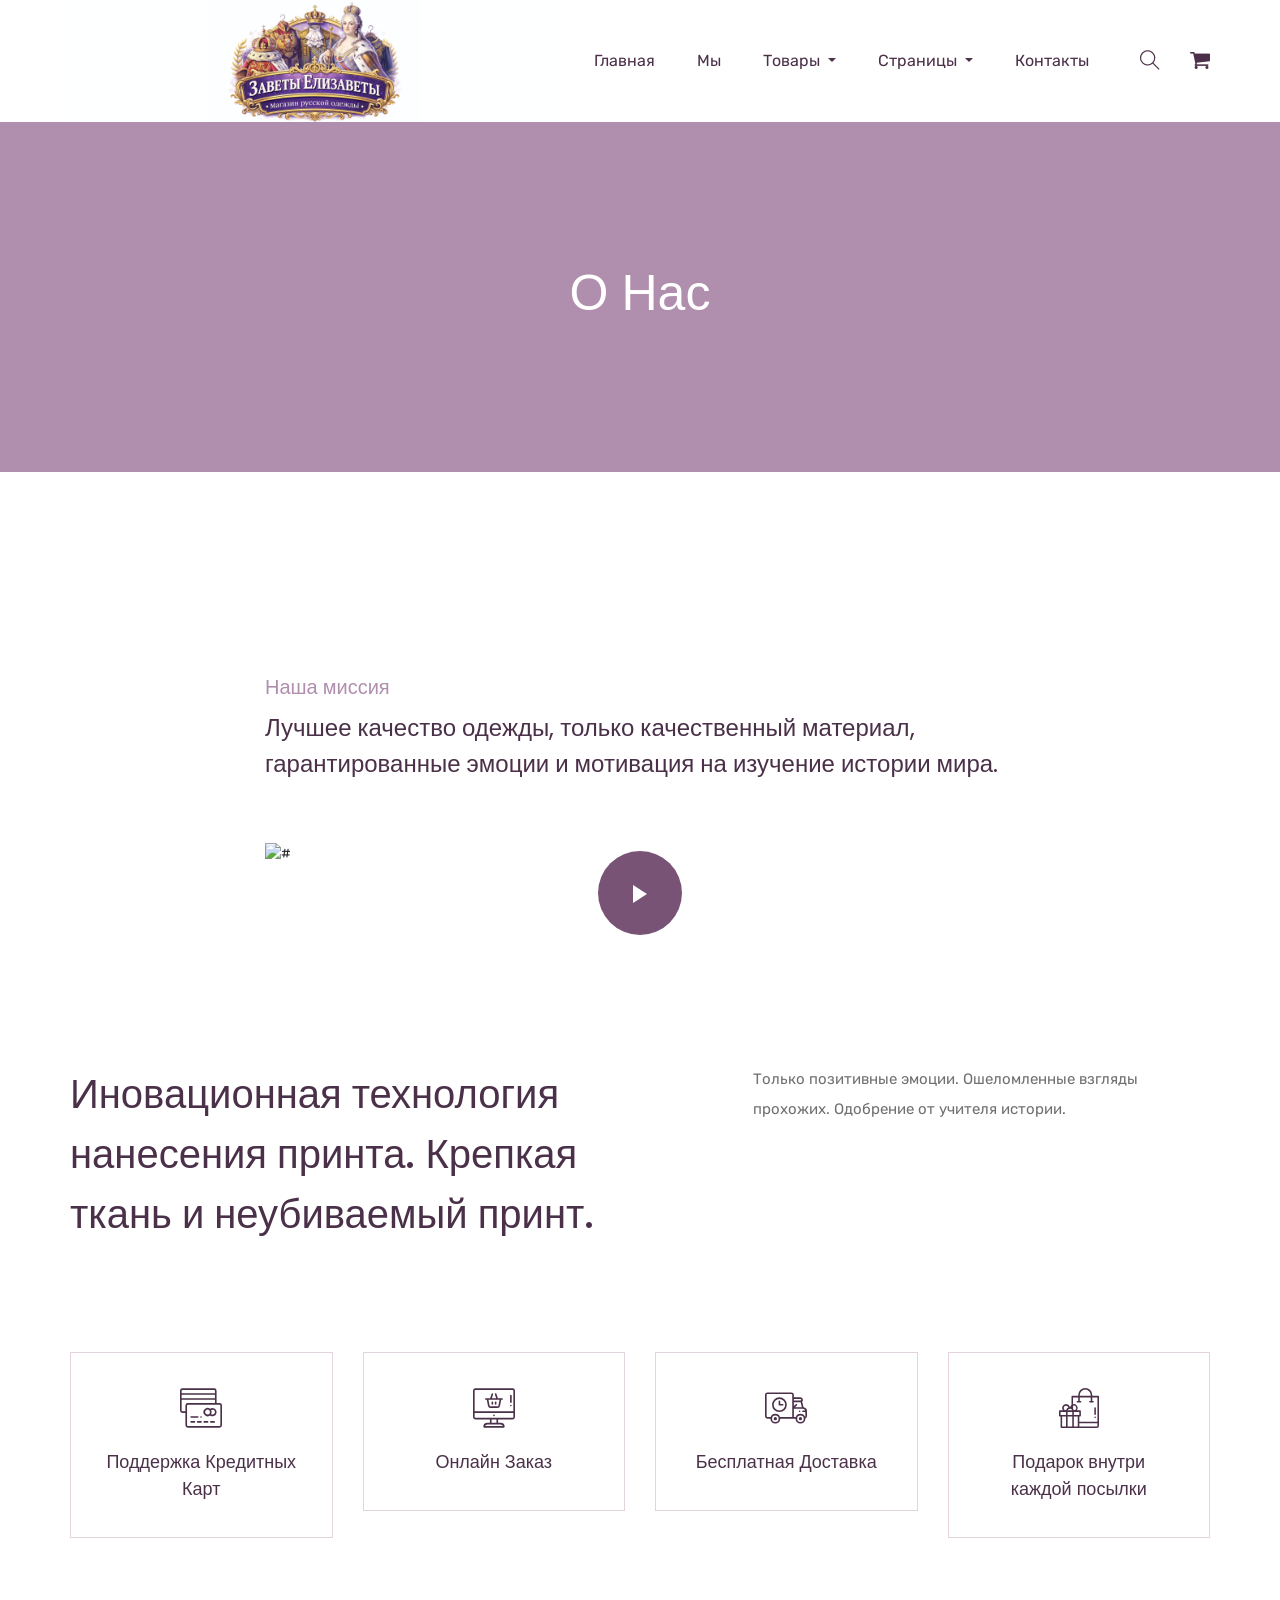
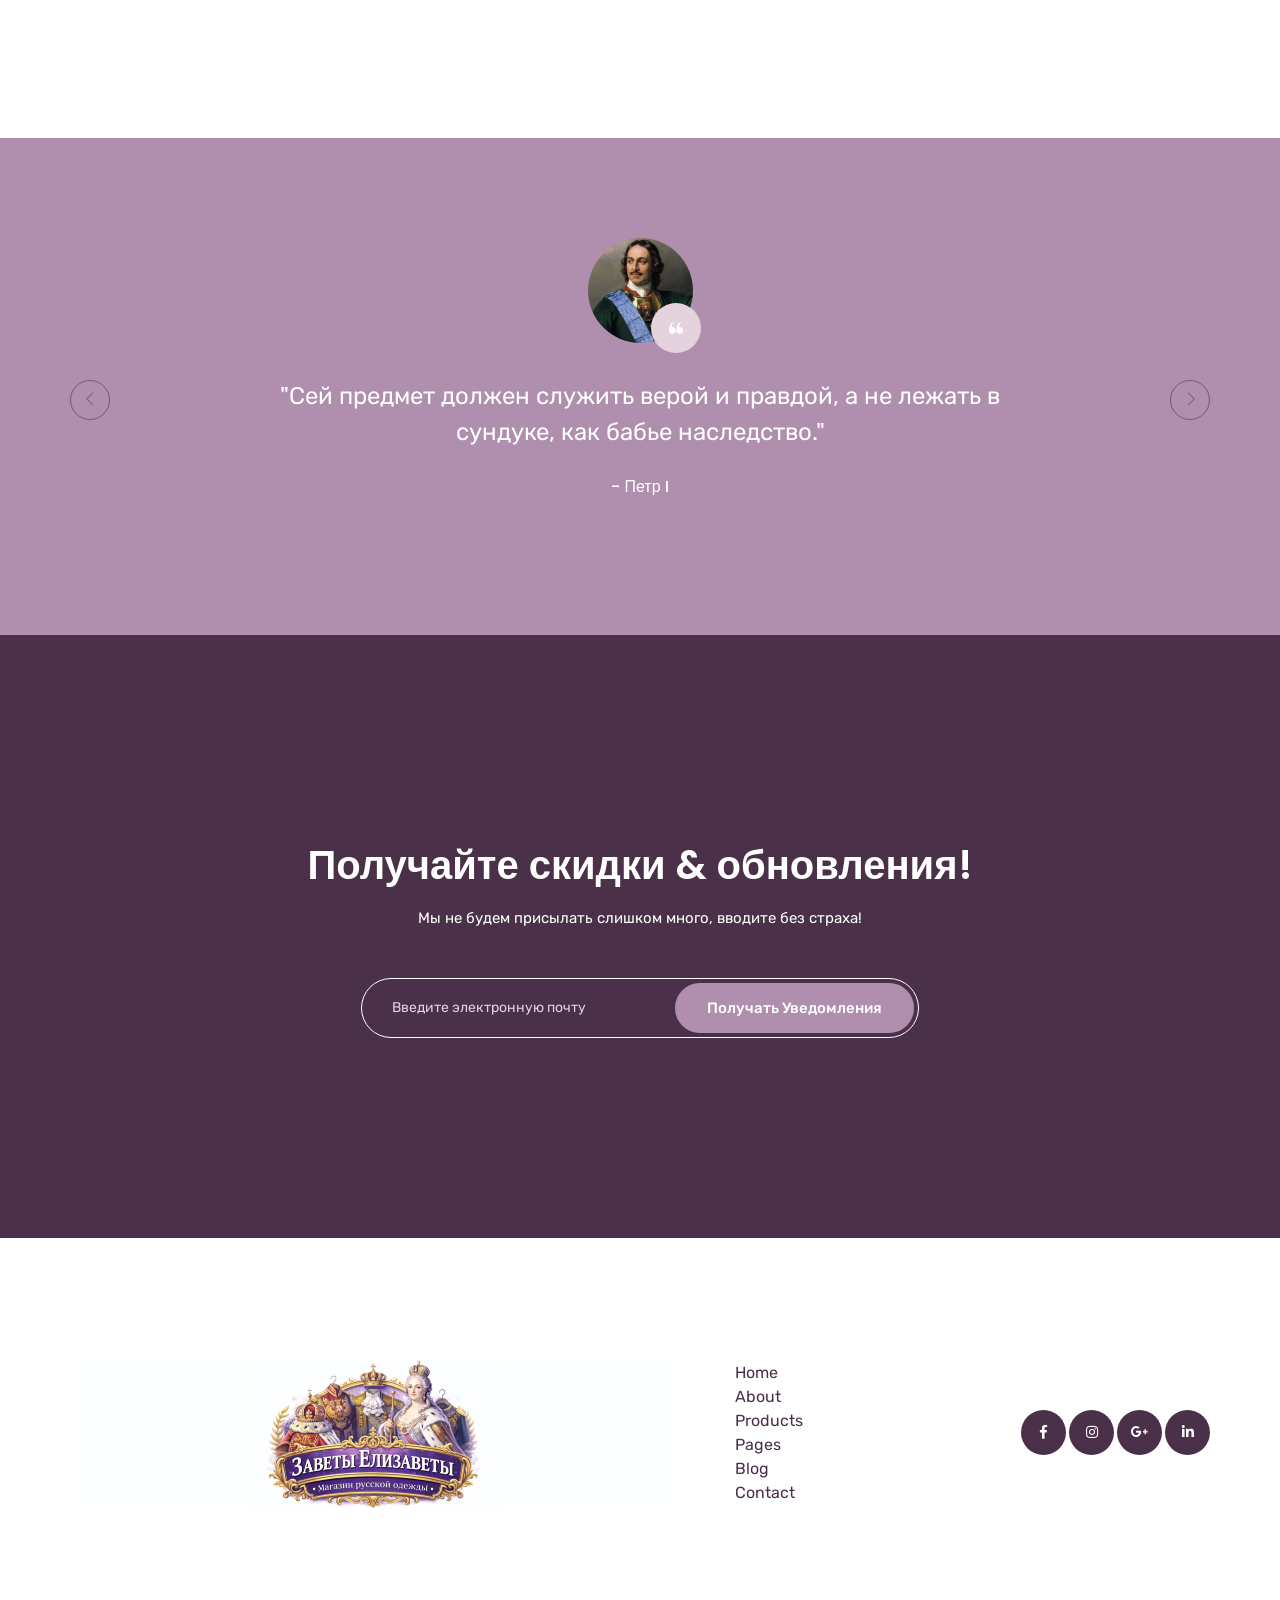
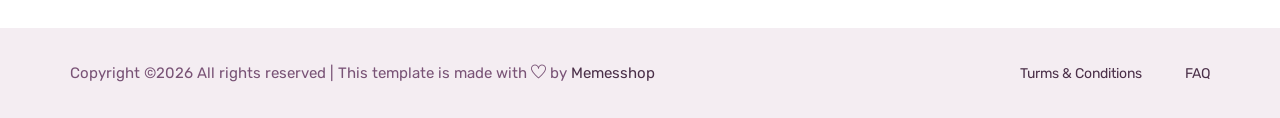
==== about.html @ 5b3a48fc "Add files via upload" ====
<!doctype html>
<html lang="zxx">

<head>
    <!-- Required meta tags -->
    <meta charset="utf-8">
    <meta name="viewport" content="width=device-width, initial-scale=1, shrink-to-fit=no">
    <title>pillloMart</title>
    <link rel="icon" href="img/favicon.png">
    <!-- Bootstrap CSS -->
    <link rel="stylesheet" href="css/bootstrap.min.css">
    <!-- animate CSS -->
    <link rel="stylesheet" href="css/animate.css">
    <!-- owl carousel CSS -->
    <link rel="stylesheet" href="css/owl.carousel.min.css">
    <!-- font awesome CSS -->
    <link rel="stylesheet" href="css/all.css">
    <!-- flaticon CSS -->
    <link rel="stylesheet" href="css/flaticon.css">
    <link rel="stylesheet" href="css/themify-icons.css">
    <!-- font awesome CSS -->
    <link rel="stylesheet" href="css/magnific-popup.css">
    <!-- swiper CSS -->
    <link rel="stylesheet" href="css/slick.css">
    <!-- style CSS -->
    <link rel="stylesheet" href="css/style.css">
</head>

<body>
    <!--::header part start::-->
    <header class="main_menu home_menu">
        <div class="container">
            <div class="row align-items-center justify-content-center">
                <div class="col-lg-12">
                    <nav class="navbar navbar-expand-lg navbar-light">
                        <a class="navbar-brand" href="index.html"> <img src="img/logo.png" alt="logo"> </a>
                        <button class="navbar-toggler" type="button" data-toggle="collapse"
                            data-target="#navbarSupportedContent" aria-controls="navbarSupportedContent"
                            aria-expanded="false" aria-label="Toggle navigation">
                            <span class="menu_icon"><i class="fas fa-bars"></i></span>
                        </button>

                        <div class="collapse navbar-collapse main-menu-item" id="navbarSupportedContent">
                            <ul class="navbar-nav">
                                <li class="nav-item">
                                    <a class="nav-link" href="index.html">Главная</a>
                                </li>
                                <li class="nav-item">
                                    <a class="nav-link" href="about.html">Мы</a>
                                </li>
                                <li class="nav-item dropdown">
                                    <a class="nav-link dropdown-toggle" href="blog.html" id="navbarDropdown_1"
                                        role="button" data-toggle="dropdown" aria-haspopup="true" aria-expanded="false">
                                        Товары
                                    </a>
                                    <div class="dropdown-menu" aria-labelledby="navbarDropdown_1">
                                        <a class="dropdown-item" href="product_list.html"> список товаров</a>
                                        <a class="dropdown-item" href="single-product.html">О товарах</a>
                                        
                                    </div>
                                </li>
                                <li class="nav-item dropdown">
                                    <a class="nav-link dropdown-toggle" href="blog.html" id="navbarDropdown_3"
                                        role="button" data-toggle="dropdown" aria-haspopup="true" aria-expanded="false">
                                        Страницы
                                    </a>
                                    <div class="dropdown-menu" aria-labelledby="navbarDropdown_2">
                                        <a class="dropdown-item" href="login.html"> 
                                            Войти
                                            
                                        </a>
                                        <a class="dropdown-item" href="cart.html">Корзина</a>
                                        <a class="dropdown-item" href="confirmation.html">История заказов</a>
                                    </div>
                                </li>
                                
                                <li class="nav-item">
                                    <a class="nav-link" href="contact.html">Контакты</a>
                                </li>
                            </ul>
                        </div>
                        <div class="hearer_icon d-flex align-items-center">
                            <a id="search_1" href="javascript:void(0)"><i class="ti-search"></i></a>
                            <a href="cart.html">
                                <i class="flaticon-shopping-cart-black-shape"></i>
                            </a>
                        </div>
                    </nav>
                </div>
            </div>
        </div>
        <div class="search_input" id="search_input_box">
            <div class="container ">
                <form class="d-flex justify-content-between search-inner">
                    <input type="text" class="form-control" id="search_input" placeholder="Search Here">
                    <button type="submit" class="btn"></button>
                    <span class="ti-close" id="close_search" title="Close Search"></span>
                </form>
            </div>
        </div>
    </header>
    <!-- Header part end-->

    <!-- breadcrumb part start-->
    <section class="breadcrumb_part">
        <div class="container">
            <div class="row">
                <div class="col-lg-12">
                    <div class="breadcrumb_iner">
                        <h2>О нас</h2>
                    </div>
                </div>
            </div>
        </div>
    </section>
    <!-- breadcrumb part end-->
    
    <!-- product list part start-->
    <section class="about_us padding_top">
        <div class="container">
            <div class="row justify-content-center">
                <div class="col-lg-8">
                    <div class="about_us_content">
                        <h5>Наша миссия</h5>
                        <h3>Лучшее качество одежды, только качественный материал, гарантированные эмоции и мотивация на изучение истории мира.</h3>
                        <div class="about_us_video">
                            <img src="https://youtu.be/YqlGYdRoprw?si=S5jDuwgMXhkhjDWs" alt="#" class="img-fluid">
                            <a class="about_video_icon popup-youtube" href="https://youtu.be/YqlGYdRoprw?si=S5jDuwgMXhkhjDWs"></a>
                        </div>
                    </div>
                </div>
            </div>
        </div>
    </section>
    <!-- product list part end-->

    <!-- feature part here -->
    <section class="feature_part section_padding">
        <div class="container">
            <div class="row justify-content-between">
                <div class="col-lg-6">
                    <div class="feature_part_tittle">
                        <h3>Иновационная технология нанесения принта. Крепкая ткань и неубиваемый принт.</h3>
                    </div>
                </div>
                <div class="col-lg-5">
                    <div class="feature_part_content">
                        <p>Только позитивные эмоции. Ошеломленные взгляды прохожих. Одобрение от учителя истории.</p>
                    </div>
                </div>
            </div>
            <div class="row justify-content-center">
                <div class="col-lg-3 col-sm-6">
                    <div class="single_feature_part">
                        <img src="img/icon/feature_icon_1.svg" alt="#">
                        <h4>Поддержка Кредитных Карт</h4>
                    </div>
                </div>
                <div class="col-lg-3 col-sm-6">
                    <div class="single_feature_part">
                        <img src="img/icon/feature_icon_2.svg" alt="#">
                        <h4>Онлайн Заказ</h4>
                    </div>
                </div>
                <div class="col-lg-3 col-sm-6">
                    <div class="single_feature_part">
                        <img src="img/icon/feature_icon_3.svg" alt="#">
                        <h4>Бесплатная Доставка</h4>
                    </div>
                </div>
                <div class="col-lg-3 col-sm-6">
                    <div class="single_feature_part">
                        <img src="img/icon/feature_icon_4.svg" alt="#">
                        <h4>Подарок внутри каждой посылки</h4>
                    </div>
                </div>
            </div>
        </div>
    </section>
    <!-- feature part end -->
    
    <!-- client review part here -->
    <section class="client_review">
        <div class="container">
            <div class="row justify-content-center">
                <div class="col-lg-8">
                    <div class="client_review_slider owl-carousel">
                        <div class="single_client_review">
                            <div class="client_img">
                                <img src="img/client.png" alt="#">
                            </div>
                            <p>"Сей предмет должен служить верой и правдой, а не лежать в сундуке, как бабье наследство."</p>
                            <h5>- Петр I</h5>
                        </div>
                        <div class="single_client_review">
                            <div class="client_img">
                                <img src="img/client_1.png" alt="#">
                            </div>
                            <p>"В одежде, как и в политике, важны не только внешний лоск, но и прочный фундамент."</p>
                            <h5>- Екатерина Великая</h5>
                        </div>
                        <div class="single_client_review">
                            <div class="client_img">
                                <img src="img/client_2.png" alt="#">
                            </div>
                            <p>"Величие - в деталях. И в том, чтобы они оставались безупречными как можно дольше."</p>
                            <h5>- Людовик XIV</h5>
                        </div>
                    </div>
                </div>
            </div>
        </div>
    </section>
    <!-- client review part end -->

    <!-- subscribe part here -->
    <section class="subscribe_part section_padding">
        <div class="container">
            <div class="row justify-content-center">
                <div class="col-lg-8">
                    <div class="subscribe_part_content">
                        <h2>Получайте скидки & обновления!</h2>
                        <p>Мы не будем присылать слишком много, вводите без страха!</p>
                        <div class="subscribe_form">
                            <input type="email" placeholder="Введите электронную почту">
                            <a href="#" class="btn_1">Получать уведомления</a>
                        </div>
                    </div>
                </div>
            </div>
        </div>
    </section>
    <!-- subscribe part end -->

    <!--::footer_part start::-->
    <footer class="footer_part">
            <div class="footer_iner">
                <div class="container">
                    <div class="row justify-content-between align-items-center">
                        <div class="col-lg-8">
                            <div class="footer_menu">
                                <div class="footer_logo">
                                    <a href="index.html"><img src="img/logo.png" alt="#"></a>
                                </div>
                                <div class="footer_menu_item">
                                    <a href="index.html">Home</a>
                                    <a href="about.html">About</a>
                                    <a href="product_list.html">Products</a>
                                    <a href="#">Pages</a>
                                    <a href="blog.html">Blog</a>
                                    <a href="contact.html">Contact</a>
                                </div>
                            </div>
                        </div>
                        <div class="col-lg-4">
                            <div class="social_icon">
                                <a href="#"><i class="fab fa-facebook-f"></i></a>
                                <a href="#"><i class="fab fa-instagram"></i></a>
                                <a href="#"><i class="fab fa-google-plus-g"></i></a>
                                <a href="#"><i class="fab fa-linkedin-in"></i></a>
                            </div>
                        </div>
                    </div>
                </div>
            </div>
            
            <div class="copyright_part">
                <div class="container">
                    <div class="row ">
                        <div class="col-lg-12">
                            <div class="copyright_text">
                                <P><!-- Link back to Colorlib can't be removed. Template is licensed under CC BY 3.0. -->
Copyright &copy;<script>document.write(new Date().getFullYear());</script> All rights reserved | This template is made with <i class="ti-heart" aria-hidden="true"></i> by <a href="https://www.tiktok.com/@memesshop_official" target="_blank">Memesshop</a></P>
                                <div class="copyright_link">
                                    <a href="#">Turms & Conditions</a>
                                    <a href="#">FAQ</a>
                                </div>
                            </div>
                        </div>
                    </div>
                </div>
            </div>
    </footer>
    <!--::footer_part end::-->

    <!-- jquery plugins here-->
    <script src="js/jquery-1.12.1.min.js"></script>
    <!-- popper js -->
    <script src="js/popper.min.js"></script>
    <!-- bootstrap js -->
    <script src="js/bootstrap.min.js"></script>
    <!-- easing js -->
    <script src="js/jquery.magnific-popup.js"></script>
    <!-- swiper js -->
    <script src="js/swiper.min.js"></script>
    <!-- swiper js -->
    <script src="js/mixitup.min.js"></script>
    <!-- particles js -->
    <script src="js/owl.carousel.min.js"></script>
    <script src="js/jquery.nice-select.min.js"></script>
    <!-- slick js -->
    <script src="js/slick.min.js"></script>
    <script src="js/jquery.counterup.min.js"></script>
    <script src="js/waypoints.min.js"></script>
    <script src="js/contact.js"></script>
    <script src="js/jquery.ajaxchimp.min.js"></script>
    <script src="js/jquery.form.js"></script>
    <script src="js/jquery.validate.min.js"></script>
    <script src="js/mail-script.js"></script>
    <!-- custom js -->
    <script src="js/custom.js"></script>
</body>

</html>
---- css/style.css ----
/*Color Variables*/
/**************** extend css start ****************/
@import url("https://fonts.googleapis.com/css?family=Poppins:300,400,500,600,700|Rubik:300,400,500,700&display=swap");
/* line 2, /Applications/MAMP/htdocs/old/palash/cl/shop_html/sass/_extends.scss */
.form-contact .form-group .btn_1 i {
  background-image: linear-gradient(16deg, #ff005a 0%, #ff5d2d 64%, #ffba00 100%);
}

/* line 10, /Applications/MAMP/htdocs/old/palash/cl/shop_html/sass/_extends.scss */
.form-contact .form-group .btn_1 {
  background-image: linear-gradient(to left, #fff 0%, #fff 51%, #fff 100%);
}

/**************** extend css start ****************/
/**************** common css start ****************/
/* line 4, /Applications/MAMP/htdocs/old/palash/cl/shop_html/sass/_common.scss */
body {
  font-family: "Rubik", sans-serif;
  padding: 0;
  margin: 0;
  font-size: 14px;
}

/* line 10, /Applications/MAMP/htdocs/old/palash/cl/shop_html/sass/_common.scss */
.message_submit_form:focus {
  outline: none;
}

/* line 13, /Applications/MAMP/htdocs/old/palash/cl/shop_html/sass/_common.scss */
input:hover,
input:focus {
  outline: none !important;
}

/* line 17, /Applications/MAMP/htdocs/old/palash/cl/shop_html/sass/_common.scss */
.gray_bg {
  background-color: #f4f4f4;
}

/* line 20, /Applications/MAMP/htdocs/old/palash/cl/shop_html/sass/_common.scss */
.section_padding {
  padding: 200px 0px;
}

@media only screen and (min-width: 992px) and (max-width: 1200px) {
  /* line 20, /Applications/MAMP/htdocs/old/palash/cl/shop_html/sass/_common.scss */
  .section_padding {
    padding: 100px 0px;
  }
}

@media only screen and (min-width: 768px) and (max-width: 991px) {
  /* line 20, /Applications/MAMP/htdocs/old/palash/cl/shop_html/sass/_common.scss */
  .section_padding {
    padding: 70px 0px;
  }
}

@media (max-width: 576px) {
  /* line 20, /Applications/MAMP/htdocs/old/palash/cl/shop_html/sass/_common.scss */
  .section_padding {
    padding: 70px 0px;
  }
}

@media only screen and (min-width: 576px) and (max-width: 767px) {
  /* line 20, /Applications/MAMP/htdocs/old/palash/cl/shop_html/sass/_common.scss */
  .section_padding {
    padding: 70px 0px;
  }
}

/* line 39, /Applications/MAMP/htdocs/old/palash/cl/shop_html/sass/_common.scss */
.single_padding_top {
  padding-top: 200px !important;
}

@media only screen and (min-width: 992px) and (max-width: 1200px) {
  /* line 39, /Applications/MAMP/htdocs/old/palash/cl/shop_html/sass/_common.scss */
  .single_padding_top {
    padding-top: 70px !important;
  }
}

@media only screen and (min-width: 768px) and (max-width: 991px) {
  /* line 39, /Applications/MAMP/htdocs/old/palash/cl/shop_html/sass/_common.scss */
  .single_padding_top {
    padding-top: 70px !important;
  }
}

@media (max-width: 576px) {
  /* line 39, /Applications/MAMP/htdocs/old/palash/cl/shop_html/sass/_common.scss */
  .single_padding_top {
    padding-top: 70px !important;
  }
}

@media only screen and (min-width: 576px) and (max-width: 767px) {
  /* line 39, /Applications/MAMP/htdocs/old/palash/cl/shop_html/sass/_common.scss */
  .single_padding_top {
    padding-top: 100px !important;
  }
}

/* line 58, /Applications/MAMP/htdocs/old/palash/cl/shop_html/sass/_common.scss */
.padding_top {
  padding-top: 200px;
}

@media only screen and (min-width: 992px) and (max-width: 1200px) {
  /* line 58, /Applications/MAMP/htdocs/old/palash/cl/shop_html/sass/_common.scss */
  .padding_top {
    padding-top: 100px;
  }
}

@media only screen and (min-width: 768px) and (max-width: 991px) {
  /* line 58, /Applications/MAMP/htdocs/old/palash/cl/shop_html/sass/_common.scss */
  .padding_top {
    padding-top: 70px;
  }
}

@media (max-width: 576px) {
  /* line 58, /Applications/MAMP/htdocs/old/palash/cl/shop_html/sass/_common.scss */
  .padding_top {
    padding-top: 70px;
  }
}

@media only screen and (min-width: 576px) and (max-width: 767px) {
  /* line 58, /Applications/MAMP/htdocs/old/palash/cl/shop_html/sass/_common.scss */
  .padding_top {
    padding-top: 70px;
  }
}

/* line 77, /Applications/MAMP/htdocs/old/palash/cl/shop_html/sass/_common.scss */
.padding_bottom {
  padding-bottom: 200px;
}

@media only screen and (min-width: 992px) and (max-width: 1200px) {
  /* line 77, /Applications/MAMP/htdocs/old/palash/cl/shop_html/sass/_common.scss */
  .padding_bottom {
    padding-bottom: 100px;
  }
}

@media only screen and (min-width: 768px) and (max-width: 991px) {
  /* line 77, /Applications/MAMP/htdocs/old/palash/cl/shop_html/sass/_common.scss */
  .padding_bottom {
    padding-bottom: 70px;
  }
}

@media (max-width: 576px) {
  /* line 77, /Applications/MAMP/htdocs/old/palash/cl/shop_html/sass/_common.scss */
  .padding_bottom {
    padding-bottom: 70px;
  }
}

@media only screen and (min-width: 576px) and (max-width: 767px) {
  /* line 77, /Applications/MAMP/htdocs/old/palash/cl/shop_html/sass/_common.scss */
  .padding_bottom {
    padding-bottom: 70px;
  }
}

/* line 97, /Applications/MAMP/htdocs/old/palash/cl/shop_html/sass/_common.scss */
a {
  text-decoration: none;
  -webkit-transition: 0.5s;
  transition: 0.5s;
}

/* line 101, /Applications/MAMP/htdocs/old/palash/cl/shop_html/sass/_common.scss */
a:hover {
  outline: none;
  text-decoration: none;
}

/* line 106, /Applications/MAMP/htdocs/old/palash/cl/shop_html/sass/_common.scss */
h1,
h2,
h3,
h4,
h5,
h6 {
  color: #4B3049;
  font-family: "Poppins", sans-serif;
  -webkit-transition: 0.5s;
  transition: 0.5s;
}

/* line 117, /Applications/MAMP/htdocs/old/palash/cl/shop_html/sass/_common.scss */
p {
  font-family: "Rubik", sans-serif;
  line-height: 2;
  font-size: 15px;
  margin-bottom: 0px;
  color: #795376;
  font-weight: 400;
}

/* line 126, /Applications/MAMP/htdocs/old/palash/cl/shop_html/sass/_common.scss */
h2 {
  font-size: 44px;
  line-height: 28px;
  color: #4B3049;
  font-weight: 600;
  line-height: 1.222;
}

@media (max-width: 576px) {
  /* line 126, /Applications/MAMP/htdocs/old/palash/cl/shop_html/sass/_common.scss */
  h2 {
    font-size: 22px;
    line-height: 25px;
  }
}

@media only screen and (min-width: 576px) and (max-width: 767px) {
  /* line 126, /Applications/MAMP/htdocs/old/palash/cl/shop_html/sass/_common.scss */
  h2 {
    font-size: 24px;
    line-height: 25px;
  }
}

/* line 146, /Applications/MAMP/htdocs/old/palash/cl/shop_html/sass/_common.scss */
h3 {
  font-size: 24px;
  line-height: 25px;
}

@media (max-width: 576px) {
  /* line 146, /Applications/MAMP/htdocs/old/palash/cl/shop_html/sass/_common.scss */
  h3 {
    font-size: 20px;
  }
}

/* line 156, /Applications/MAMP/htdocs/old/palash/cl/shop_html/sass/_common.scss */
h5 {
  font-size: 18px;
  line-height: 22px;
}

/* line 161, /Applications/MAMP/htdocs/old/palash/cl/shop_html/sass/_common.scss */
img {
  max-width: 100%;
}

/* line 165, /Applications/MAMP/htdocs/old/palash/cl/shop_html/sass/_common.scss */
a:focus,
.button:focus,
button:focus,
.btn:focus {
  text-decoration: none;
  outline: none;
  box-shadow: none;
  -webkit-transition: 1s;
  transition: 1s;
}

/* line 175, /Applications/MAMP/htdocs/old/palash/cl/shop_html/sass/_common.scss */
.section_tittle {
  margin-bottom: 80px;
}

@media (max-width: 991px) {
  /* line 175, /Applications/MAMP/htdocs/old/palash/cl/shop_html/sass/_common.scss */
  .section_tittle {
    margin-bottom: 20px;
  }
}

@media only screen and (min-width: 992px) and (max-width: 1200px) {
  /* line 175, /Applications/MAMP/htdocs/old/palash/cl/shop_html/sass/_common.scss */
  .section_tittle {
    margin-bottom: 40px;
  }
}

/* line 186, /Applications/MAMP/htdocs/old/palash/cl/shop_html/sass/_common.scss */
.section_tittle h2 {
  font-size: 36px;
  color: #4B3049;
  line-height: 27px;
  font-weight: 700;
  position: relative;
  margin-bottom: 28px;
}

@media (max-width: 576px) {
  /* line 186, /Applications/MAMP/htdocs/old/palash/cl/shop_html/sass/_common.scss */
  .section_tittle h2 {
    font-size: 25px;
    line-height: 35px;
    margin-bottom: 15px;
  }
}

@media only screen and (min-width: 576px) and (max-width: 767px) {
  /* line 186, /Applications/MAMP/htdocs/old/palash/cl/shop_html/sass/_common.scss */
  .section_tittle h2 {
    font-size: 25px;
    line-height: 35px;
    margin-bottom: 15px;
  }
}

@media only screen and (min-width: 768px) and (max-width: 991px) {
  /* line 186, /Applications/MAMP/htdocs/old/palash/cl/shop_html/sass/_common.scss */
  .section_tittle h2 {
    font-size: 30px;
    line-height: 40px;
    margin-bottom: 15px;
  }
}

@media only screen and (min-width: 992px) and (max-width: 1200px) {
  /* line 186, /Applications/MAMP/htdocs/old/palash/cl/shop_html/sass/_common.scss */
  .section_tittle h2 {
    font-size: 35px;
    line-height: 40px;
  }
}

/* line 219, /Applications/MAMP/htdocs/old/palash/cl/shop_html/sass/_common.scss */
.section_tittle p {
  color: #556172;
  text-transform: capitalize;
  line-height: 30px;
  font-family: "Poppins", sans-serif;
}

@media (max-width: 576px) {
  /* line 219, /Applications/MAMP/htdocs/old/palash/cl/shop_html/sass/_common.scss */
  .section_tittle p {
    margin-bottom: 10px;
  }
}

@media only screen and (min-width: 576px) and (max-width: 767px) {
  /* line 219, /Applications/MAMP/htdocs/old/palash/cl/shop_html/sass/_common.scss */
  .section_tittle p {
    margin-bottom: 10px;
  }
}

@media only screen and (min-width: 768px) and (max-width: 991px) {
  /* line 219, /Applications/MAMP/htdocs/old/palash/cl/shop_html/sass/_common.scss */
  .section_tittle p {
    margin-bottom: 10px;
  }
}

@media only screen and (min-width: 992px) and (max-width: 1200px) {
  /* line 219, /Applications/MAMP/htdocs/old/palash/cl/shop_html/sass/_common.scss */
  .section_tittle p {
    margin-bottom: 10px;
  }
}

/* line 243, /Applications/MAMP/htdocs/old/palash/cl/shop_html/sass/_common.scss */
ul {
  list-style: none;
  margin: 0;
  padding: 0;
}

/* line 249, /Applications/MAMP/htdocs/old/palash/cl/shop_html/sass/_common.scss */
.mb_110 {
  margin-bottom: 110px;
}

@media (max-width: 576px) {
  /* line 249, /Applications/MAMP/htdocs/old/palash/cl/shop_html/sass/_common.scss */
  .mb_110 {
    margin-bottom: 220px;
  }
}

/* line 258, /Applications/MAMP/htdocs/old/palash/cl/shop_html/sass/_common.scss */
.mt_130 {
  margin-top: 130px;
}

@media (max-width: 576px) {
  /* line 258, /Applications/MAMP/htdocs/old/palash/cl/shop_html/sass/_common.scss */
  .mt_130 {
    margin-top: 70px;
  }
}

@media only screen and (min-width: 576px) and (max-width: 767px) {
  /* line 258, /Applications/MAMP/htdocs/old/palash/cl/shop_html/sass/_common.scss */
  .mt_130 {
    margin-top: 70px;
  }
}

@media only screen and (min-width: 768px) and (max-width: 991px) {
  /* line 258, /Applications/MAMP/htdocs/old/palash/cl/shop_html/sass/_common.scss */
  .mt_130 {
    margin-top: 70px;
  }
}

@media only screen and (min-width: 992px) and (max-width: 1200px) {
  /* line 258, /Applications/MAMP/htdocs/old/palash/cl/shop_html/sass/_common.scss */
  .mt_130 {
    margin-top: 70px;
  }
}

/* line 278, /Applications/MAMP/htdocs/old/palash/cl/shop_html/sass/_common.scss */
.mb_130 {
  margin-bottom: 140px;
}

@media (max-width: 991px) {
  /* line 278, /Applications/MAMP/htdocs/old/palash/cl/shop_html/sass/_common.scss */
  .mb_130 {
    margin-bottom: 70px;
  }
}

@media only screen and (min-width: 992px) and (max-width: 1200px) {
  /* line 278, /Applications/MAMP/htdocs/old/palash/cl/shop_html/sass/_common.scss */
  .mb_130 {
    margin-bottom: 100px;
  }
}

/* line 290, /Applications/MAMP/htdocs/old/palash/cl/shop_html/sass/_common.scss */
.padding_less_40 {
  margin-bottom: -50px;
}

/* line 294, /Applications/MAMP/htdocs/old/palash/cl/shop_html/sass/_common.scss */
.z_index {
  z-index: 9 !important;
  position: relative;
}

@media only screen and (min-width: 1200px) and (max-width: 3640px) {
  /* line 300, /Applications/MAMP/htdocs/old/palash/cl/shop_html/sass/_common.scss */
  .container {
    max-width: 1170px;
  }
}

@media (max-width: 1200px) {
  /* line 306, /Applications/MAMP/htdocs/old/palash/cl/shop_html/sass/_common.scss */
  [class*="hero-ani-"] {
    display: none !important;
  }
}

/* line 311, /Applications/MAMP/htdocs/old/palash/cl/shop_html/sass/_common.scss */
.form-control:focus {
  color: #495057;
  background-color: #fff;
  border-color: #dddddd;
  outline: 0;
  box-shadow: none;
}

/* line 320, /Applications/MAMP/htdocs/old/palash/cl/shop_html/sass/_common.scss */
.pageination .page-link {
  border: 0px solid transparent;
  font-weight: 500;
  font-size: 18px;
  color: #979797;
  padding: 10px 8px;
}

/* line 326, /Applications/MAMP/htdocs/old/palash/cl/shop_html/sass/_common.scss */
.pageination .page-link:hover {
  background-color: transparent;
  color: #000;
}

/* line 331, /Applications/MAMP/htdocs/old/palash/cl/shop_html/sass/_common.scss */
.pageination i {
  font-size: 12px;
}

/* line 335, /Applications/MAMP/htdocs/old/palash/cl/shop_html/sass/_common.scss */
.sidebar_box_shadow {
  box-shadow: 0px 10px 10px 0px rgba(153, 153, 153, 0.1);
}

/* line 338, /Applications/MAMP/htdocs/old/palash/cl/shop_html/sass/_common.scss */
.border_top {
  border-top: 1px solid #eee;
  max-width: 1110px;
  margin: 0 auto;
}

/* line 343, /Applications/MAMP/htdocs/old/palash/cl/shop_html/sass/_common.scss */
.section_bg {
  background-color: #f4edf278;
}

/**************** common css end ****************/
/* Main Button Area css
============================================================================================ */
/* line 3, /Applications/MAMP/htdocs/old/palash/cl/shop_html/sass/_button.scss */
.submit_btn {
  width: auto;
  display: inline-block;
  background: #fff;
  padding: 0px 50px;
  color: #fff;
  font-size: 13px;
  font-weight: 500;
  line-height: 50px;
  border-radius: 5px;
  outline: none !important;
  box-shadow: none !important;
  text-align: center;
  border: 1px solid #edeff2;
  cursor: pointer;
  -webkit-transition: 0.5s;
  transition: 0.5s;
}

/* line 19, /Applications/MAMP/htdocs/old/palash/cl/shop_html/sass/_button.scss */
.submit_btn:hover {
  background: transparent;
}

/* line 24, /Applications/MAMP/htdocs/old/palash/cl/shop_html/sass/_button.scss */
.btn_1 {
  display: inline-block;
  padding: 17px 50px;
  border-radius: 5px;
  background-color: #B08EAD;
  border: 2px solid #B08EAD;
  font-size: 15px;
  font-weight: 500;
  -webkit-transition: 0.5s;
  transition: 0.5s;
  text-transform: capitalize;
  color: #fff;
}

/* line 36, /Applications/MAMP/htdocs/old/palash/cl/shop_html/sass/_button.scss */
.btn_1:hover {
  background-color: #fff;
  color: #B08EAD;
}

@media (max-width: 991px) {
  /* line 24, /Applications/MAMP/htdocs/old/palash/cl/shop_html/sass/_button.scss */
  .btn_1 {
    padding: 13px 35px;
  }
}

/* line 44, /Applications/MAMP/htdocs/old/palash/cl/shop_html/sass/_button.scss */
.btn_3 {
  display: inline-block;
  padding: 18px 36px;
  border-radius: 5px;
  background-color: transparent;
  border: 1px solid #B08EAD;
  font-size: 15px;
  font-weight: 700;
  color: #B08EAD;
  text-transform: uppercase;
  font-weight: 400;
  -webkit-transition: 0.5s;
  transition: 0.5s;
}

/* line 56, /Applications/MAMP/htdocs/old/palash/cl/shop_html/sass/_button.scss */
.btn_3:hover {
  background-color: #B08EAD;
  color: #fff;
}

@media (max-width: 991px) {
  /* line 44, /Applications/MAMP/htdocs/old/palash/cl/shop_html/sass/_button.scss */
  .btn_3 {
    padding: 13px 35px;
  }
}

/* line 64, /Applications/MAMP/htdocs/old/palash/cl/shop_html/sass/_button.scss */
.btn_2 {
  display: inline-block;
  width: 180px;
  height: 60px;
  line-height: 60px;
  text-align: center;
  background-color: #fff;
  font-size: 15px;
  font-family: "Poppins", sans-serif;
  font-weight: 500;
  color: #1e1e1e;
  -o-transition: all .4s ease-in-out;
  -webkit-transition: all .4s ease-in-out;
  transition: all .4s ease-in-out;
  text-transform: capitalize;
}

/* line 79, /Applications/MAMP/htdocs/old/palash/cl/shop_html/sass/_button.scss */
.btn_2:hover {
  color: #fff !important;
  background-color: #B08EAD;
}

@media (max-width: 991px) {
  /* line 64, /Applications/MAMP/htdocs/old/palash/cl/shop_html/sass/_button.scss */
  .btn_2 {
    height: 50px;
    width: 140px;
    line-height: 50px;
  }
}

/* line 94, /Applications/MAMP/htdocs/old/palash/cl/shop_html/sass/_button.scss */
.btn_4 {
  color: #B08EAD;
  font-size: 15px;
  font-weight: 700;
  margin-top: 53px;
  display: inline-block;
  -webkit-transition: 0.5s;
  transition: 0.5s;
  border-radius: 5px;
}

@media (max-width: 991px) {
  /* line 94, /Applications/MAMP/htdocs/old/palash/cl/shop_html/sass/_button.scss */
  .btn_4 {
    margin-top: 30px;
  }
}

/* line 109, /Applications/MAMP/htdocs/old/palash/cl/shop_html/sass/_button.scss */
.btn_4 img {
  width: 20px;
  margin-left: 15px;
}

/*=================== custom button rule start ====================*/
/* line 117, /Applications/MAMP/htdocs/old/palash/cl/shop_html/sass/_button.scss */
.button {
  display: inline-block;
  border: 1px solid transparent;
  font-size: 15px;
  font-weight: 500;
  padding: 12px 54px;
  border-radius: 4px;
  color: #fff;
  border: 1px solid #edeff2;
  text-transform: uppercase;
  background-color: #B08EAD;
  cursor: pointer;
  -webkit-transition: 0.5s;
  transition: 0.5s;
}

@media (max-width: 767px) {
  /* line 117, /Applications/MAMP/htdocs/old/palash/cl/shop_html/sass/_button.scss */
  .button {
    font-size: 13px;
    padding: 9px 24px;
  }
}

/* line 136, /Applications/MAMP/htdocs/old/palash/cl/shop_html/sass/_button.scss */
.button:hover {
  color: #fff;
}

/* line 141, /Applications/MAMP/htdocs/old/palash/cl/shop_html/sass/_button.scss */
.button-link {
  letter-spacing: 0;
  color: #3b1d82;
  border: 0;
  padding: 0;
}

/* line 147, /Applications/MAMP/htdocs/old/palash/cl/shop_html/sass/_button.scss */
.button-link:hover {
  background: transparent;
  color: #3b1d82;
}

/* line 153, /Applications/MAMP/htdocs/old/palash/cl/shop_html/sass/_button.scss */
.button-header {
  color: #fff;
  border-color: #edeff2;
}

/* line 157, /Applications/MAMP/htdocs/old/palash/cl/shop_html/sass/_button.scss */
.button-header:hover {
  background: #b8024c;
  color: #fff;
}

/* line 163, /Applications/MAMP/htdocs/old/palash/cl/shop_html/sass/_button.scss */
.button-contactForm {
  color: #fff;
  border-color: #edeff2;
  padding: 12px 25px;
}

/* End Main Button Area css
============================================================================================ */
/* Start Blog Area css
============================================================================================ */
/* line 5, /Applications/MAMP/htdocs/old/palash/cl/shop_html/sass/_blog.scss */
.latest-blog-area .area-heading {
  margin-bottom: 70px;
}

/* line 10, /Applications/MAMP/htdocs/old/palash/cl/shop_html/sass/_blog.scss */
.blog_area a {
  color: #666666 !important;
  text-decoration: none;
  -webkit-transition: 0.5s;
  transition: 0.5s;
}

/* line 14, /Applications/MAMP/htdocs/old/palash/cl/shop_html/sass/_blog.scss */
.blog_area a:hover, .blog_area a :hover {
  color: #B08EAD;
}

/* line 20, /Applications/MAMP/htdocs/old/palash/cl/shop_html/sass/_blog.scss */
.single-blog {
  overflow: hidden;
  margin-bottom: 30px;
}

/* line 24, /Applications/MAMP/htdocs/old/palash/cl/shop_html/sass/_blog.scss */
.single-blog:hover {
  box-shadow: 0px 10px 20px 0px rgba(42, 34, 123, 0.1);
}

/* line 28, /Applications/MAMP/htdocs/old/palash/cl/shop_html/sass/_blog.scss */
.single-blog .thumb {
  overflow: hidden;
  position: relative;
}

/* line 32, /Applications/MAMP/htdocs/old/palash/cl/shop_html/sass/_blog.scss */
.single-blog .thumb:after {
  content: '';
  position: absolute;
  left: 0;
  top: 0;
  width: 100%;
  height: 100%;
  background: #000;
  opacity: 0;
  -webkit-transition: 0.5s;
  transition: 0.5s;
}

/* line 45, /Applications/MAMP/htdocs/old/palash/cl/shop_html/sass/_blog.scss */
.single-blog h4 {
  border-bottom: 1px solid #dfdfdf;
  padding-bottom: 34px;
  margin-bottom: 25px;
}

/* line 52, /Applications/MAMP/htdocs/old/palash/cl/shop_html/sass/_blog.scss */
.single-blog a {
  font-size: 20px;
  font-weight: 600;
}

/* line 62, /Applications/MAMP/htdocs/old/palash/cl/shop_html/sass/_blog.scss */
.single-blog .date {
  color: #888;
  text-align: left;
  display: inline-block;
  font-size: 13px;
  font-weight: 300;
}

/* line 70, /Applications/MAMP/htdocs/old/palash/cl/shop_html/sass/_blog.scss */
.single-blog .tag {
  text-align: left;
  display: inline-block;
  float: left;
  font-size: 13px;
  font-weight: 300;
  margin-right: 22px;
  position: relative;
}

/* line 80, /Applications/MAMP/htdocs/old/palash/cl/shop_html/sass/_blog.scss */
.single-blog .tag:after {
  content: '';
  position: absolute;
  width: 1px;
  height: 10px;
  background: #acacac;
  right: -12px;
  top: 7px;
}

@media (max-width: 1199px) {
  /* line 70, /Applications/MAMP/htdocs/old/palash/cl/shop_html/sass/_blog.scss */
  .single-blog .tag {
    margin-right: 8px;
  }
  /* line 94, /Applications/MAMP/htdocs/old/palash/cl/shop_html/sass/_blog.scss */
  .single-blog .tag:after {
    display: none;
  }
}

/* line 100, /Applications/MAMP/htdocs/old/palash/cl/shop_html/sass/_blog.scss */
.single-blog .likes {
  margin-right: 16px;
}

@media (max-width: 800px) {
  /* line 20, /Applications/MAMP/htdocs/old/palash/cl/shop_html/sass/_blog.scss */
  .single-blog {
    margin-bottom: 30px;
  }
}

/* line 108, /Applications/MAMP/htdocs/old/palash/cl/shop_html/sass/_blog.scss */
.single-blog .single-blog-content {
  padding: 30px;
}

/* line 112, /Applications/MAMP/htdocs/old/palash/cl/shop_html/sass/_blog.scss */
.single-blog .single-blog-content .meta-bottom p {
  font-size: 13px;
  font-weight: 300;
}

/* line 117, /Applications/MAMP/htdocs/old/palash/cl/shop_html/sass/_blog.scss */
.single-blog .single-blog-content .meta-bottom i {
  color: #edeff2;
  font-size: 13px;
  margin-right: 7px;
}

@media (max-width: 1199px) {
  /* line 108, /Applications/MAMP/htdocs/old/palash/cl/shop_html/sass/_blog.scss */
  .single-blog .single-blog-content {
    padding: 15px;
  }
}

/* line 131, /Applications/MAMP/htdocs/old/palash/cl/shop_html/sass/_blog.scss */
.single-blog:hover .thumb:after {
  opacity: .7;
  -webkit-transition: 0.5s;
  transition: 0.5s;
}

@media (max-width: 1199px) {
  /* line 139, /Applications/MAMP/htdocs/old/palash/cl/shop_html/sass/_blog.scss */
  .single-blog h4 {
    transition: all 300ms linear 0s;
    border-bottom: 1px solid #dfdfdf;
    padding-bottom: 14px;
    margin-bottom: 12px;
  }
  /* line 145, /Applications/MAMP/htdocs/old/palash/cl/shop_html/sass/_blog.scss */
  .single-blog h4 a {
    font-size: 18px;
  }
}

/* line 153, /Applications/MAMP/htdocs/old/palash/cl/shop_html/sass/_blog.scss */
.full_image.single-blog {
  position: relative;
}

/* line 156, /Applications/MAMP/htdocs/old/palash/cl/shop_html/sass/_blog.scss */
.full_image.single-blog .single-blog-content {
  position: absolute;
  left: 35px;
  bottom: 0;
  opacity: 0;
  visibility: hidden;
  -webkit-transition: 0.5s;
  transition: 0.5s;
}

@media (min-width: 992px) {
  /* line 156, /Applications/MAMP/htdocs/old/palash/cl/shop_html/sass/_blog.scss */
  .full_image.single-blog .single-blog-content {
    bottom: 100px;
  }
}

/* line 175, /Applications/MAMP/htdocs/old/palash/cl/shop_html/sass/_blog.scss */
.full_image.single-blog h4 {
  -webkit-transition: 0.5s;
  transition: 0.5s;
  border-bottom: none;
  padding-bottom: 5px;
}

/* line 181, /Applications/MAMP/htdocs/old/palash/cl/shop_html/sass/_blog.scss */
.full_image.single-blog a {
  font-size: 20px;
  font-weight: 600;
}

/* line 191, /Applications/MAMP/htdocs/old/palash/cl/shop_html/sass/_blog.scss */
.full_image.single-blog .date {
  color: #fff;
}

/* line 196, /Applications/MAMP/htdocs/old/palash/cl/shop_html/sass/_blog.scss */
.full_image.single-blog:hover .single-blog-content {
  opacity: 1;
  visibility: visible;
  -webkit-transition: 0.5s;
  transition: 0.5s;
}

/* End Blog Area css
============================================================================================ */
/* Latest Blog Area css
============================================================================================ */
/* line 220, /Applications/MAMP/htdocs/old/palash/cl/shop_html/sass/_blog.scss */
.l_blog_item .l_blog_text .date {
  margin-top: 24px;
  margin-bottom: 15px;
}

/* line 224, /Applications/MAMP/htdocs/old/palash/cl/shop_html/sass/_blog.scss */
.l_blog_item .l_blog_text .date a {
  font-size: 12px;
}

/* line 230, /Applications/MAMP/htdocs/old/palash/cl/shop_html/sass/_blog.scss */
.l_blog_item .l_blog_text h4 {
  font-size: 18px;
  border-bottom: 1px solid #eeeeee;
  margin-bottom: 0px;
  padding-bottom: 20px;
  -webkit-transition: 0.5s;
  transition: 0.5s;
}

/* line 243, /Applications/MAMP/htdocs/old/palash/cl/shop_html/sass/_blog.scss */
.l_blog_item .l_blog_text p {
  margin-bottom: 0px;
  padding-top: 20px;
}

/* End Latest Blog Area css
============================================================================================ */
/* Causes Area css
============================================================================================ */
/* line 259, /Applications/MAMP/htdocs/old/palash/cl/shop_html/sass/_blog.scss */
.causes_slider .owl-dots {
  text-align: center;
  margin-top: 80px;
}

/* line 263, /Applications/MAMP/htdocs/old/palash/cl/shop_html/sass/_blog.scss */
.causes_slider .owl-dots .owl-dot {
  height: 14px;
  width: 14px;
  background: #eeeeee;
  display: inline-block;
  margin-right: 7px;
}

/* line 270, /Applications/MAMP/htdocs/old/palash/cl/shop_html/sass/_blog.scss */
.causes_slider .owl-dots .owl-dot:last-child {
  margin-right: 0px;
}

/* line 281, /Applications/MAMP/htdocs/old/palash/cl/shop_html/sass/_blog.scss */
.causes_item {
  background: #fff;
}

/* line 284, /Applications/MAMP/htdocs/old/palash/cl/shop_html/sass/_blog.scss */
.causes_item .causes_img {
  position: relative;
}

/* line 287, /Applications/MAMP/htdocs/old/palash/cl/shop_html/sass/_blog.scss */
.causes_item .causes_img .c_parcent {
  position: absolute;
  bottom: 0px;
  width: 100%;
  left: 0px;
  height: 3px;
  background: rgba(255, 255, 255, 0.5);
}

/* line 295, /Applications/MAMP/htdocs/old/palash/cl/shop_html/sass/_blog.scss */
.causes_item .causes_img .c_parcent span {
  width: 70%;
  height: 3px;
  position: absolute;
  left: 0px;
  bottom: 0px;
}

/* line 303, /Applications/MAMP/htdocs/old/palash/cl/shop_html/sass/_blog.scss */
.causes_item .causes_img .c_parcent span:before {
  content: "75%";
  position: absolute;
  right: -10px;
  bottom: 0px;
  color: #fff;
  padding: 0px 5px;
}

/* line 316, /Applications/MAMP/htdocs/old/palash/cl/shop_html/sass/_blog.scss */
.causes_item .causes_text {
  padding: 30px 35px 40px 30px;
}

/* line 319, /Applications/MAMP/htdocs/old/palash/cl/shop_html/sass/_blog.scss */
.causes_item .causes_text h4 {
  font-size: 18px;
  font-weight: 600;
  margin-bottom: 15px;
  cursor: pointer;
}

/* line 332, /Applications/MAMP/htdocs/old/palash/cl/shop_html/sass/_blog.scss */
.causes_item .causes_text p {
  font-size: 14px;
  line-height: 24px;
  font-weight: 300;
  margin-bottom: 0px;
}

/* line 342, /Applications/MAMP/htdocs/old/palash/cl/shop_html/sass/_blog.scss */
.causes_item .causes_bottom a {
  width: 50%;
  border: 1px solid;
  text-align: center;
  float: left;
  line-height: 50px;
  color: #fff;
  font-size: 14px;
  font-weight: 500;
}

/* line 354, /Applications/MAMP/htdocs/old/palash/cl/shop_html/sass/_blog.scss */
.causes_item .causes_bottom a + a {
  border-color: #eeeeee;
  background: #fff;
  font-size: 14px;
}

/* End Causes Area css
============================================================================================ */
/*================= latest_blog_area css =============*/
/* line 370, /Applications/MAMP/htdocs/old/palash/cl/shop_html/sass/_blog.scss */
.latest_blog_area {
  background: #f9f9ff;
}

/* line 374, /Applications/MAMP/htdocs/old/palash/cl/shop_html/sass/_blog.scss */
.single-recent-blog-post {
  margin-bottom: 30px;
}

/* line 377, /Applications/MAMP/htdocs/old/palash/cl/shop_html/sass/_blog.scss */
.single-recent-blog-post .thumb {
  overflow: hidden;
}

/* line 380, /Applications/MAMP/htdocs/old/palash/cl/shop_html/sass/_blog.scss */
.single-recent-blog-post .thumb img {
  transition: all 0.7s linear;
}

/* line 385, /Applications/MAMP/htdocs/old/palash/cl/shop_html/sass/_blog.scss */
.single-recent-blog-post .details {
  padding-top: 30px;
}

/* line 388, /Applications/MAMP/htdocs/old/palash/cl/shop_html/sass/_blog.scss */
.single-recent-blog-post .details .sec_h4 {
  line-height: 24px;
  padding: 10px 0px 13px;
  transition: all 0.3s linear;
}

/* line 399, /Applications/MAMP/htdocs/old/palash/cl/shop_html/sass/_blog.scss */
.single-recent-blog-post .date {
  font-size: 14px;
  line-height: 24px;
  font-weight: 400;
}

/* line 406, /Applications/MAMP/htdocs/old/palash/cl/shop_html/sass/_blog.scss */
.single-recent-blog-post:hover img {
  transform: scale(1.23) rotate(10deg);
}

/* line 413, /Applications/MAMP/htdocs/old/palash/cl/shop_html/sass/_blog.scss */
.tags .tag_btn {
  font-size: 12px;
  font-weight: 500;
  line-height: 20px;
  border: 1px solid #eeeeee;
  display: inline-block;
  padding: 1px 18px;
  text-align: center;
}

/* line 427, /Applications/MAMP/htdocs/old/palash/cl/shop_html/sass/_blog.scss */
.tags .tag_btn + .tag_btn {
  margin-left: 2px;
}

/*========= blog_categorie_area css ===========*/
/* line 434, /Applications/MAMP/htdocs/old/palash/cl/shop_html/sass/_blog.scss */
.blog_categorie_area {
  padding-top: 30px;
  padding-bottom: 30px;
}

@media (min-width: 900px) {
  /* line 434, /Applications/MAMP/htdocs/old/palash/cl/shop_html/sass/_blog.scss */
  .blog_categorie_area {
    padding-top: 80px;
    padding-bottom: 80px;
  }
}

@media (min-width: 1100px) {
  /* line 434, /Applications/MAMP/htdocs/old/palash/cl/shop_html/sass/_blog.scss */
  .blog_categorie_area {
    padding-top: 120px;
    padding-bottom: 120px;
  }
}

/* line 450, /Applications/MAMP/htdocs/old/palash/cl/shop_html/sass/_blog.scss */
.categories_post {
  position: relative;
  text-align: center;
  cursor: pointer;
}

/* line 455, /Applications/MAMP/htdocs/old/palash/cl/shop_html/sass/_blog.scss */
.categories_post img {
  max-width: 100%;
}

/* line 459, /Applications/MAMP/htdocs/old/palash/cl/shop_html/sass/_blog.scss */
.categories_post .categories_details {
  position: absolute;
  top: 20px;
  left: 20px;
  right: 20px;
  bottom: 20px;
  background: rgba(34, 34, 34, 0.75);
  color: #fff;
  transition: all 0.3s linear;
  display: flex;
  align-items: center;
  justify-content: center;
}

/* line 472, /Applications/MAMP/htdocs/old/palash/cl/shop_html/sass/_blog.scss */
.categories_post .categories_details h5 {
  margin-bottom: 0px;
  font-size: 18px;
  line-height: 26px;
  text-transform: uppercase;
  color: #fff;
  position: relative;
}

/* line 490, /Applications/MAMP/htdocs/old/palash/cl/shop_html/sass/_blog.scss */
.categories_post .categories_details p {
  font-weight: 300;
  font-size: 14px;
  line-height: 26px;
  margin-bottom: 0px;
}

/* line 497, /Applications/MAMP/htdocs/old/palash/cl/shop_html/sass/_blog.scss */
.categories_post .categories_details .border_line {
  margin: 10px 0px;
  background: #fff;
  width: 100%;
  height: 1px;
}

/* line 506, /Applications/MAMP/htdocs/old/palash/cl/shop_html/sass/_blog.scss */
.categories_post:hover .categories_details {
  background: rgba(222, 99, 32, 0.85);
}

/*============ blog_left_sidebar css ==============*/
/* line 521, /Applications/MAMP/htdocs/old/palash/cl/shop_html/sass/_blog.scss */
.blog_item {
  margin-bottom: 50px;
}

/* line 525, /Applications/MAMP/htdocs/old/palash/cl/shop_html/sass/_blog.scss */
.blog_details {
  padding: 30px 0 20px 10px;
  box-shadow: 0px 10px 20px 0px rgba(221, 221, 221, 0.3);
}

@media (min-width: 768px) {
  /* line 525, /Applications/MAMP/htdocs/old/palash/cl/shop_html/sass/_blog.scss */
  .blog_details {
    padding: 60px 30px 35px 35px;
  }
}

/* line 533, /Applications/MAMP/htdocs/old/palash/cl/shop_html/sass/_blog.scss */
.blog_details p {
  margin-bottom: 30px;
}

/* line 537, /Applications/MAMP/htdocs/old/palash/cl/shop_html/sass/_blog.scss */
.blog_details a {
  color: #ff8b23;
}

/* line 540, /Applications/MAMP/htdocs/old/palash/cl/shop_html/sass/_blog.scss */
.blog_details a:hover {
  color: #B08EAD !important;
}

/* line 545, /Applications/MAMP/htdocs/old/palash/cl/shop_html/sass/_blog.scss */
.blog_details h2 {
  font-size: 18px;
  font-weight: 600;
  margin-bottom: 8px;
}

@media (min-width: 768px) {
  /* line 545, /Applications/MAMP/htdocs/old/palash/cl/shop_html/sass/_blog.scss */
  .blog_details h2 {
    font-size: 24px;
    margin-bottom: 15px;
  }
}

/* line 559, /Applications/MAMP/htdocs/old/palash/cl/shop_html/sass/_blog.scss */
.blog-info-link li {
  float: left;
  font-size: 14px;
}

/* line 563, /Applications/MAMP/htdocs/old/palash/cl/shop_html/sass/_blog.scss */
.blog-info-link li a {
  color: #999999;
}

/* line 567, /Applications/MAMP/htdocs/old/palash/cl/shop_html/sass/_blog.scss */
.blog-info-link li i,
.blog-info-link li span {
  font-size: 13px;
  margin-right: 5px;
}

/* line 573, /Applications/MAMP/htdocs/old/palash/cl/shop_html/sass/_blog.scss */
.blog-info-link li::after {
  content: "|";
  padding-left: 10px;
  padding-right: 10px;
}

/* line 579, /Applications/MAMP/htdocs/old/palash/cl/shop_html/sass/_blog.scss */
.blog-info-link li:last-child::after {
  display: none;
}

/* line 584, /Applications/MAMP/htdocs/old/palash/cl/shop_html/sass/_blog.scss */
.blog-info-link::after {
  content: "";
  display: block;
  clear: both;
  display: table;
}

/* line 592, /Applications/MAMP/htdocs/old/palash/cl/shop_html/sass/_blog.scss */
.blog_item_img {
  position: relative;
}

/* line 595, /Applications/MAMP/htdocs/old/palash/cl/shop_html/sass/_blog.scss */
.blog_item_img .blog_item_date {
  position: absolute;
  bottom: -10px;
  left: 10px;
  display: block;
  color: #fff;
  background-color: #B08EAD;
  padding: 8px 15px;
  border-radius: 5px;
}

@media (min-width: 768px) {
  /* line 595, /Applications/MAMP/htdocs/old/palash/cl/shop_html/sass/_blog.scss */
  .blog_item_img .blog_item_date {
    bottom: -20px;
    left: 40px;
    padding: 13px 30px;
  }
}

/* line 611, /Applications/MAMP/htdocs/old/palash/cl/shop_html/sass/_blog.scss */
.blog_item_img .blog_item_date h3 {
  font-size: 22px;
  font-weight: 600;
  color: #fff;
  margin-bottom: 0;
  line-height: 1.2;
}

@media (min-width: 768px) {
  /* line 611, /Applications/MAMP/htdocs/old/palash/cl/shop_html/sass/_blog.scss */
  .blog_item_img .blog_item_date h3 {
    font-size: 30px;
  }
}

/* line 623, /Applications/MAMP/htdocs/old/palash/cl/shop_html/sass/_blog.scss */
.blog_item_img .blog_item_date p {
  font-size: 18px;
  margin-bottom: 0;
  color: #fff;
}

@media (min-width: 768px) {
  /* line 623, /Applications/MAMP/htdocs/old/palash/cl/shop_html/sass/_blog.scss */
  .blog_item_img .blog_item_date p {
    font-size: 18px;
  }
}

/* line 643, /Applications/MAMP/htdocs/old/palash/cl/shop_html/sass/_blog.scss */
.blog_right_sidebar .widget_title {
  font-size: 20px;
  margin-bottom: 40px;
}

/* line 648, /Applications/MAMP/htdocs/old/palash/cl/shop_html/sass/_blog.scss */
.blog_right_sidebar .widget_title::after {
  content: "";
  display: block;
  padding-top: 15px;
  border-bottom: 1px solid #f0e9ff;
}

/* line 656, /Applications/MAMP/htdocs/old/palash/cl/shop_html/sass/_blog.scss */
.blog_right_sidebar .single_sidebar_widget {
  background: #fbf9ff;
  padding: 30px;
  margin-bottom: 30px;
}

/* line 665, /Applications/MAMP/htdocs/old/palash/cl/shop_html/sass/_blog.scss */
.blog_right_sidebar .search_widget .form-control {
  height: 50px;
  border-color: #f0e9ff;
  font-size: 13px;
  color: #999999;
  padding-left: 20px;
  border-radius: 0;
  border-right: 0;
}

/* line 674, /Applications/MAMP/htdocs/old/palash/cl/shop_html/sass/_blog.scss */
.blog_right_sidebar .search_widget .form-control::placeholder {
  color: #999999;
}

/* line 678, /Applications/MAMP/htdocs/old/palash/cl/shop_html/sass/_blog.scss */
.blog_right_sidebar .search_widget .form-control:focus {
  border-color: #f0e9ff;
  outline: 0;
  box-shadow: none;
}

/* line 687, /Applications/MAMP/htdocs/old/palash/cl/shop_html/sass/_blog.scss */
.blog_right_sidebar .search_widget .input-group button {
  background: #fff;
  border-left: 0;
  border: 1px solid #f0e9ff;
  padding: 4px 15px;
  border-left: 0;
}

/* line 694, /Applications/MAMP/htdocs/old/palash/cl/shop_html/sass/_blog.scss */
.blog_right_sidebar .search_widget .input-group button i,
.blog_right_sidebar .search_widget .input-group button span {
  font-size: 14px;
  color: #999999;
}

/* line 706, /Applications/MAMP/htdocs/old/palash/cl/shop_html/sass/_blog.scss */
.blog_right_sidebar .newsletter_widget .form-control {
  height: 50px;
  border-color: #f0e9ff;
  font-size: 13px;
  color: #999999;
  padding-left: 20px;
  border-radius: 0;
}

/* line 715, /Applications/MAMP/htdocs/old/palash/cl/shop_html/sass/_blog.scss */
.blog_right_sidebar .newsletter_widget .form-control::placeholder {
  color: #999999;
}

/* line 719, /Applications/MAMP/htdocs/old/palash/cl/shop_html/sass/_blog.scss */
.blog_right_sidebar .newsletter_widget .form-control:focus {
  border-color: #f0e9ff;
  outline: 0;
  box-shadow: none;
}

/* line 728, /Applications/MAMP/htdocs/old/palash/cl/shop_html/sass/_blog.scss */
.blog_right_sidebar .newsletter_widget .input-group button {
  background: #fff;
  border-left: 0;
  border: 1px solid #f0e9ff;
  padding: 4px 15px;
  border-left: 0;
}

/* line 735, /Applications/MAMP/htdocs/old/palash/cl/shop_html/sass/_blog.scss */
.blog_right_sidebar .newsletter_widget .input-group button i,
.blog_right_sidebar .newsletter_widget .input-group button span {
  font-size: 14px;
  color: #999999;
}

/* line 748, /Applications/MAMP/htdocs/old/palash/cl/shop_html/sass/_blog.scss */
.blog_right_sidebar .post_category_widget .cat-list li {
  border-bottom: 1px solid #f0e9ff;
  transition: all 0.3s ease 0s;
  padding-bottom: 12px;
}

/* line 753, /Applications/MAMP/htdocs/old/palash/cl/shop_html/sass/_blog.scss */
.blog_right_sidebar .post_category_widget .cat-list li:last-child {
  border-bottom: 0;
}

/* line 757, /Applications/MAMP/htdocs/old/palash/cl/shop_html/sass/_blog.scss */
.blog_right_sidebar .post_category_widget .cat-list li a {
  font-size: 14px;
  line-height: 20px;
  color: #888888;
}

/* line 762, /Applications/MAMP/htdocs/old/palash/cl/shop_html/sass/_blog.scss */
.blog_right_sidebar .post_category_widget .cat-list li a p {
  margin-bottom: 0px;
}

/* line 767, /Applications/MAMP/htdocs/old/palash/cl/shop_html/sass/_blog.scss */
.blog_right_sidebar .post_category_widget .cat-list li + li {
  padding-top: 15px;
}

/* line 784, /Applications/MAMP/htdocs/old/palash/cl/shop_html/sass/_blog.scss */
.blog_right_sidebar .popular_post_widget .post_item .media-body {
  justify-content: center;
  align-self: center;
  padding-left: 20px;
}

/* line 789, /Applications/MAMP/htdocs/old/palash/cl/shop_html/sass/_blog.scss */
.blog_right_sidebar .popular_post_widget .post_item .media-body h3 {
  font-size: 16px;
  line-height: 20px;
  margin-bottom: 6px;
  transition: all 0.3s linear;
}

/* line 800, /Applications/MAMP/htdocs/old/palash/cl/shop_html/sass/_blog.scss */
.blog_right_sidebar .popular_post_widget .post_item .media-body a:hover {
  color: #fff;
}

/* line 806, /Applications/MAMP/htdocs/old/palash/cl/shop_html/sass/_blog.scss */
.blog_right_sidebar .popular_post_widget .post_item .media-body p {
  font-size: 14px;
  line-height: 21px;
  margin-bottom: 0px;
}

/* line 813, /Applications/MAMP/htdocs/old/palash/cl/shop_html/sass/_blog.scss */
.blog_right_sidebar .popular_post_widget .post_item + .post_item {
  margin-top: 20px;
}

/* line 821, /Applications/MAMP/htdocs/old/palash/cl/shop_html/sass/_blog.scss */
.blog_right_sidebar .tag_cloud_widget ul li {
  display: inline-block;
}

/* line 824, /Applications/MAMP/htdocs/old/palash/cl/shop_html/sass/_blog.scss */
.blog_right_sidebar .tag_cloud_widget ul li a {
  display: inline-block;
  border: 1px solid #eeeeee;
  background: #fff;
  padding: 4px 20px;
  margin-bottom: 8px;
  margin-right: 3px;
  transition: all 0.3s ease 0s;
  color: #888888;
  font-size: 13px;
}

/* line 835, /Applications/MAMP/htdocs/old/palash/cl/shop_html/sass/_blog.scss */
.blog_right_sidebar .tag_cloud_widget ul li a:hover {
  background: #B08EAD;
  color: #fff !important;
  -webkit-text-fill-color: #fff;
  text-decoration: none;
  -webkit-transition: 0.5s;
  transition: 0.5s;
}

/* line 850, /Applications/MAMP/htdocs/old/palash/cl/shop_html/sass/_blog.scss */
.blog_right_sidebar .instagram_feeds .instagram_row {
  display: flex;
  margin-right: -6px;
  margin-left: -6px;
}

/* line 856, /Applications/MAMP/htdocs/old/palash/cl/shop_html/sass/_blog.scss */
.blog_right_sidebar .instagram_feeds .instagram_row li {
  width: 33.33%;
  float: left;
  padding-right: 6px;
  padding-left: 6px;
  margin-bottom: 15px;
}

/* line 956, /Applications/MAMP/htdocs/old/palash/cl/shop_html/sass/_blog.scss */
.blog_right_sidebar .br {
  width: 100%;
  height: 1px;
  background: #eeeeee;
  margin: 30px 0px;
}

/* line 977, /Applications/MAMP/htdocs/old/palash/cl/shop_html/sass/_blog.scss */
.blog-pagination {
  margin-top: 80px;
}

/* line 981, /Applications/MAMP/htdocs/old/palash/cl/shop_html/sass/_blog.scss */
.blog-pagination .page-link {
  font-size: 14px;
  position: relative;
  display: block;
  padding: 0;
  text-align: center;
  margin-left: -1px;
  line-height: 45px;
  width: 45px;
  height: 45px;
  border-radius: 0 !important;
  color: #8a8a8a;
  border: 1px solid #f0e9ff;
  margin-right: 10px;
}

/* line 998, /Applications/MAMP/htdocs/old/palash/cl/shop_html/sass/_blog.scss */
.blog-pagination .page-link i,
.blog-pagination .page-link span {
  font-size: 13px;
}

/* line 1010, /Applications/MAMP/htdocs/old/palash/cl/shop_html/sass/_blog.scss */
.blog-pagination .page-item.active .page-link {
  background-color: #fbf9ff;
  border-color: #f0e9ff;
  color: #888888;
}

/* line 1017, /Applications/MAMP/htdocs/old/palash/cl/shop_html/sass/_blog.scss */
.blog-pagination .page-item:last-child .page-link {
  margin-right: 0;
}

/*============ Start Blog Single Styles  =============*/
/* line 1042, /Applications/MAMP/htdocs/old/palash/cl/shop_html/sass/_blog.scss */
.single-post-area .blog_details {
  box-shadow: none;
  padding: 0;
}

/* line 1047, /Applications/MAMP/htdocs/old/palash/cl/shop_html/sass/_blog.scss */
.single-post-area .social-links {
  padding-top: 10px;
}

/* line 1050, /Applications/MAMP/htdocs/old/palash/cl/shop_html/sass/_blog.scss */
.single-post-area .social-links li {
  display: inline-block;
  margin-bottom: 10px;
}

/* line 1054, /Applications/MAMP/htdocs/old/palash/cl/shop_html/sass/_blog.scss */
.single-post-area .social-links li a {
  color: #cccccc;
  padding: 7px;
  font-size: 14px;
  transition: all 0.2s linear;
}

/* line 1067, /Applications/MAMP/htdocs/old/palash/cl/shop_html/sass/_blog.scss */
.single-post-area .blog_details {
  padding-top: 26px;
}

/* line 1070, /Applications/MAMP/htdocs/old/palash/cl/shop_html/sass/_blog.scss */
.single-post-area .blog_details p {
  margin-bottom: 20px;
  font-size: 15px;
}

/* line 1080, /Applications/MAMP/htdocs/old/palash/cl/shop_html/sass/_blog.scss */
.single-post-area .quote-wrapper {
  background: rgba(130, 139, 178, 0.1);
  padding: 15px;
  line-height: 1.733;
  color: #888888;
  font-style: italic;
  margin-top: 25px;
  margin-bottom: 25px;
}

@media (min-width: 768px) {
  /* line 1080, /Applications/MAMP/htdocs/old/palash/cl/shop_html/sass/_blog.scss */
  .single-post-area .quote-wrapper {
    padding: 30px;
  }
}

/* line 1094, /Applications/MAMP/htdocs/old/palash/cl/shop_html/sass/_blog.scss */
.single-post-area .quotes {
  background: #fff;
  padding: 15px 15px 15px 20px;
  border-left: 2px solid;
}

@media (min-width: 768px) {
  /* line 1094, /Applications/MAMP/htdocs/old/palash/cl/shop_html/sass/_blog.scss */
  .single-post-area .quotes {
    padding: 25px 25px 25px 30px;
  }
}

/* line 1104, /Applications/MAMP/htdocs/old/palash/cl/shop_html/sass/_blog.scss */
.single-post-area .arrow {
  position: absolute;
}

/* line 1107, /Applications/MAMP/htdocs/old/palash/cl/shop_html/sass/_blog.scss */
.single-post-area .arrow .lnr {
  font-size: 20px;
  font-weight: 600;
}

/* line 1114, /Applications/MAMP/htdocs/old/palash/cl/shop_html/sass/_blog.scss */
.single-post-area .thumb .overlay-bg {
  background: rgba(0, 0, 0, 0.8);
}

/* line 1119, /Applications/MAMP/htdocs/old/palash/cl/shop_html/sass/_blog.scss */
.single-post-area .navigation-top {
  padding-top: 15px;
  border-top: 1px solid #f0e9ff;
}

/* line 1123, /Applications/MAMP/htdocs/old/palash/cl/shop_html/sass/_blog.scss */
.single-post-area .navigation-top p {
  margin-bottom: 0;
}

/* line 1127, /Applications/MAMP/htdocs/old/palash/cl/shop_html/sass/_blog.scss */
.single-post-area .navigation-top .like-info {
  font-size: 14px;
}

/* line 1130, /Applications/MAMP/htdocs/old/palash/cl/shop_html/sass/_blog.scss */
.single-post-area .navigation-top .like-info i,
.single-post-area .navigation-top .like-info span {
  font-size: 16px;
  margin-right: 5px;
}

/* line 1137, /Applications/MAMP/htdocs/old/palash/cl/shop_html/sass/_blog.scss */
.single-post-area .navigation-top .comment-count {
  font-size: 14px;
}

/* line 1140, /Applications/MAMP/htdocs/old/palash/cl/shop_html/sass/_blog.scss */
.single-post-area .navigation-top .comment-count i,
.single-post-area .navigation-top .comment-count span {
  font-size: 16px;
  margin-right: 5px;
}

/* line 1149, /Applications/MAMP/htdocs/old/palash/cl/shop_html/sass/_blog.scss */
.single-post-area .navigation-top .social-icons li {
  display: inline-block;
  margin-right: 15px;
}

/* line 1153, /Applications/MAMP/htdocs/old/palash/cl/shop_html/sass/_blog.scss */
.single-post-area .navigation-top .social-icons li:last-child {
  margin: 0;
}

/* line 1157, /Applications/MAMP/htdocs/old/palash/cl/shop_html/sass/_blog.scss */
.single-post-area .navigation-top .social-icons li i,
.single-post-area .navigation-top .social-icons li span {
  font-size: 14px;
  color: #999999;
}

/* line 1175, /Applications/MAMP/htdocs/old/palash/cl/shop_html/sass/_blog.scss */
.single-post-area .blog-author {
  padding: 40px 30px;
  background: #fbf9ff;
  margin-top: 50px;
}

@media (max-width: 600px) {
  /* line 1175, /Applications/MAMP/htdocs/old/palash/cl/shop_html/sass/_blog.scss */
  .single-post-area .blog-author {
    padding: 20px 8px;
  }
}

/* line 1184, /Applications/MAMP/htdocs/old/palash/cl/shop_html/sass/_blog.scss */
.single-post-area .blog-author img {
  width: 90px;
  height: 90px;
  border-radius: 50%;
  margin-right: 30px;
}

@media (max-width: 600px) {
  /* line 1184, /Applications/MAMP/htdocs/old/palash/cl/shop_html/sass/_blog.scss */
  .single-post-area .blog-author img {
    margin-right: 15px;
    width: 45px;
    height: 45px;
  }
}

/* line 1197, /Applications/MAMP/htdocs/old/palash/cl/shop_html/sass/_blog.scss */
.single-post-area .blog-author a {
  display: inline-block;
}

/* line 1201, /Applications/MAMP/htdocs/old/palash/cl/shop_html/sass/_blog.scss */
.single-post-area .blog-author a:hover {
  color: #B08EAD;
}

/* line 1206, /Applications/MAMP/htdocs/old/palash/cl/shop_html/sass/_blog.scss */
.single-post-area .blog-author p {
  margin-bottom: 0;
  font-size: 15px;
}

/* line 1211, /Applications/MAMP/htdocs/old/palash/cl/shop_html/sass/_blog.scss */
.single-post-area .blog-author h4 {
  font-size: 16px;
}

/* line 1218, /Applications/MAMP/htdocs/old/palash/cl/shop_html/sass/_blog.scss */
.single-post-area .navigation-area {
  border-bottom: 1px solid #eee;
  padding-bottom: 30px;
  margin-top: 55px;
}

/* line 1223, /Applications/MAMP/htdocs/old/palash/cl/shop_html/sass/_blog.scss */
.single-post-area .navigation-area p {
  margin-bottom: 0px;
}

/* line 1227, /Applications/MAMP/htdocs/old/palash/cl/shop_html/sass/_blog.scss */
.single-post-area .navigation-area h4 {
  font-size: 18px;
  line-height: 25px;
}

/* line 1233, /Applications/MAMP/htdocs/old/palash/cl/shop_html/sass/_blog.scss */
.single-post-area .navigation-area .nav-left {
  text-align: left;
}

/* line 1236, /Applications/MAMP/htdocs/old/palash/cl/shop_html/sass/_blog.scss */
.single-post-area .navigation-area .nav-left .thumb {
  margin-right: 20px;
  background: #000;
}

/* line 1240, /Applications/MAMP/htdocs/old/palash/cl/shop_html/sass/_blog.scss */
.single-post-area .navigation-area .nav-left .thumb img {
  -webkit-transition: 0.5s;
  transition: 0.5s;
}

/* line 1245, /Applications/MAMP/htdocs/old/palash/cl/shop_html/sass/_blog.scss */
.single-post-area .navigation-area .nav-left .lnr {
  margin-left: 20px;
  opacity: 0;
  -webkit-transition: 0.5s;
  transition: 0.5s;
}

/* line 1252, /Applications/MAMP/htdocs/old/palash/cl/shop_html/sass/_blog.scss */
.single-post-area .navigation-area .nav-left:hover .lnr {
  opacity: 1;
}

/* line 1257, /Applications/MAMP/htdocs/old/palash/cl/shop_html/sass/_blog.scss */
.single-post-area .navigation-area .nav-left:hover .thumb img {
  opacity: .5;
}

@media (max-width: 767px) {
  /* line 1233, /Applications/MAMP/htdocs/old/palash/cl/shop_html/sass/_blog.scss */
  .single-post-area .navigation-area .nav-left {
    margin-bottom: 30px;
  }
}

/* line 1268, /Applications/MAMP/htdocs/old/palash/cl/shop_html/sass/_blog.scss */
.single-post-area .navigation-area .nav-right {
  text-align: right;
}

/* line 1271, /Applications/MAMP/htdocs/old/palash/cl/shop_html/sass/_blog.scss */
.single-post-area .navigation-area .nav-right .thumb {
  margin-left: 20px;
  background: #000;
}

/* line 1275, /Applications/MAMP/htdocs/old/palash/cl/shop_html/sass/_blog.scss */
.single-post-area .navigation-area .nav-right .thumb img {
  -webkit-transition: 0.5s;
  transition: 0.5s;
}

/* line 1280, /Applications/MAMP/htdocs/old/palash/cl/shop_html/sass/_blog.scss */
.single-post-area .navigation-area .nav-right .lnr {
  margin-right: 20px;
  opacity: 0;
  -webkit-transition: 0.5s;
  transition: 0.5s;
}

/* line 1287, /Applications/MAMP/htdocs/old/palash/cl/shop_html/sass/_blog.scss */
.single-post-area .navigation-area .nav-right:hover .lnr {
  opacity: 1;
}

/* line 1292, /Applications/MAMP/htdocs/old/palash/cl/shop_html/sass/_blog.scss */
.single-post-area .navigation-area .nav-right:hover .thumb img {
  opacity: .5;
}

@media (max-width: 991px) {
  /* line 1300, /Applications/MAMP/htdocs/old/palash/cl/shop_html/sass/_blog.scss */
  .single-post-area .sidebar-widgets {
    padding-bottom: 0px;
  }
}

/* line 1307, /Applications/MAMP/htdocs/old/palash/cl/shop_html/sass/_blog.scss */
.comments-area {
  background: transparent;
  border-top: 1px solid #eee;
  padding: 45px 0;
  margin-top: 50px;
}

@media (max-width: 414px) {
  /* line 1307, /Applications/MAMP/htdocs/old/palash/cl/shop_html/sass/_blog.scss */
  .comments-area {
    padding: 50px 8px;
  }
}

/* line 1318, /Applications/MAMP/htdocs/old/palash/cl/shop_html/sass/_blog.scss */
.comments-area h4 {
  margin-bottom: 35px;
  font-size: 18px;
}

/* line 1325, /Applications/MAMP/htdocs/old/palash/cl/shop_html/sass/_blog.scss */
.comments-area h5 {
  font-size: 16px;
  margin-bottom: 0px;
}

/* line 1334, /Applications/MAMP/htdocs/old/palash/cl/shop_html/sass/_blog.scss */
.comments-area .comment-list {
  padding-bottom: 48px;
}

/* line 1337, /Applications/MAMP/htdocs/old/palash/cl/shop_html/sass/_blog.scss */
.comments-area .comment-list:last-child {
  padding-bottom: 0px;
}

/* line 1341, /Applications/MAMP/htdocs/old/palash/cl/shop_html/sass/_blog.scss */
.comments-area .comment-list.left-padding {
  padding-left: 25px;
}

@media (max-width: 413px) {
  /* line 1347, /Applications/MAMP/htdocs/old/palash/cl/shop_html/sass/_blog.scss */
  .comments-area .comment-list .single-comment h5 {
    font-size: 12px;
  }
  /* line 1351, /Applications/MAMP/htdocs/old/palash/cl/shop_html/sass/_blog.scss */
  .comments-area .comment-list .single-comment .date {
    font-size: 11px;
  }
  /* line 1355, /Applications/MAMP/htdocs/old/palash/cl/shop_html/sass/_blog.scss */
  .comments-area .comment-list .single-comment .comment {
    font-size: 10px;
  }
}

/* line 1362, /Applications/MAMP/htdocs/old/palash/cl/shop_html/sass/_blog.scss */
.comments-area .thumb {
  margin-right: 20px;
}

/* line 1365, /Applications/MAMP/htdocs/old/palash/cl/shop_html/sass/_blog.scss */
.comments-area .thumb img {
  width: 70px;
  border-radius: 50%;
}

/* line 1371, /Applications/MAMP/htdocs/old/palash/cl/shop_html/sass/_blog.scss */
.comments-area .date {
  font-size: 14px;
  color: #999999;
  margin-bottom: 0;
  margin-left: 20px;
}

/* line 1378, /Applications/MAMP/htdocs/old/palash/cl/shop_html/sass/_blog.scss */
.comments-area .comment {
  margin-bottom: 10px;
  color: #777777;
  font-size: 15px;
}

/* line 1384, /Applications/MAMP/htdocs/old/palash/cl/shop_html/sass/_blog.scss */
.comments-area .btn-reply {
  background-color: transparent;
  color: #888888;
  padding: 5px 18px;
  font-size: 14px;
  display: block;
  font-weight: 400;
}

/* line 1401, /Applications/MAMP/htdocs/old/palash/cl/shop_html/sass/_blog.scss */
.comment-form {
  border-top: 1px solid #eee;
  padding-top: 45px;
  margin-top: 50px;
  margin-bottom: 20px;
}

/* line 1409, /Applications/MAMP/htdocs/old/palash/cl/shop_html/sass/_blog.scss */
.comment-form .form-group {
  margin-bottom: 30px;
}

/* line 1413, /Applications/MAMP/htdocs/old/palash/cl/shop_html/sass/_blog.scss */
.comment-form h4 {
  margin-bottom: 40px;
  font-size: 18px;
  line-height: 22px;
}

/* line 1421, /Applications/MAMP/htdocs/old/palash/cl/shop_html/sass/_blog.scss */
.comment-form .name {
  padding-left: 0px;
}

@media (max-width: 767px) {
  /* line 1421, /Applications/MAMP/htdocs/old/palash/cl/shop_html/sass/_blog.scss */
  .comment-form .name {
    padding-right: 0px;
    margin-bottom: 1rem;
  }
}

/* line 1430, /Applications/MAMP/htdocs/old/palash/cl/shop_html/sass/_blog.scss */
.comment-form .email {
  padding-right: 0px;
}

@media (max-width: 991px) {
  /* line 1430, /Applications/MAMP/htdocs/old/palash/cl/shop_html/sass/_blog.scss */
  .comment-form .email {
    padding-left: 0px;
  }
}

/* line 1438, /Applications/MAMP/htdocs/old/palash/cl/shop_html/sass/_blog.scss */
.comment-form .form-control {
  border: 1px solid #f0e9ff;
  border-radius: 5px;
  height: 48px;
  padding-left: 18px;
  font-size: 13px;
  background: transparent;
}

/* line 1446, /Applications/MAMP/htdocs/old/palash/cl/shop_html/sass/_blog.scss */
.comment-form .form-control:focus {
  outline: 0;
  box-shadow: none;
}

/* line 1451, /Applications/MAMP/htdocs/old/palash/cl/shop_html/sass/_blog.scss */
.comment-form .form-control::placeholder {
  font-weight: 300;
  color: #999999;
}

/* line 1456, /Applications/MAMP/htdocs/old/palash/cl/shop_html/sass/_blog.scss */
.comment-form .form-control::placeholder {
  color: #777777;
}

/* line 1461, /Applications/MAMP/htdocs/old/palash/cl/shop_html/sass/_blog.scss */
.comment-form textarea {
  padding-top: 18px;
  border-radius: 12px;
  height: 100% !important;
}

/* line 1467, /Applications/MAMP/htdocs/old/palash/cl/shop_html/sass/_blog.scss */
.comment-form ::-webkit-input-placeholder {
  /* Chrome/Opera/Safari */
  font-size: 13px;
  color: #777;
}

/* line 1473, /Applications/MAMP/htdocs/old/palash/cl/shop_html/sass/_blog.scss */
.comment-form ::-moz-placeholder {
  /* Firefox 19+ */
  font-size: 13px;
  color: #777;
}

/* line 1479, /Applications/MAMP/htdocs/old/palash/cl/shop_html/sass/_blog.scss */
.comment-form :-ms-input-placeholder {
  /* IE 10+ */
  font-size: 13px;
  color: #777;
}

/* line 1485, /Applications/MAMP/htdocs/old/palash/cl/shop_html/sass/_blog.scss */
.comment-form :-moz-placeholder {
  /* Firefox 18- */
  font-size: 13px;
  color: #777;
}

/* line 1493, /Applications/MAMP/htdocs/old/palash/cl/shop_html/sass/_blog.scss */
.single_sidebar_widget .btn_1 {
  margin-top: 0px;
  padding: 15px 24px;
}

/* line 1496, /Applications/MAMP/htdocs/old/palash/cl/shop_html/sass/_blog.scss */
.single_sidebar_widget .btn_1:hover {
  color: #B08EAD !important;
  border: 1px solid #B08EAD;
}

/*============ End Blog Single Styles  =============*/
/* line 4, /Applications/MAMP/htdocs/old/palash/cl/shop_html/sass/_single_blog.scss */
.single_blog_post .desc a {
  font-size: 16px;
  color: #232b2b !important;
}

/* line 10, /Applications/MAMP/htdocs/old/palash/cl/shop_html/sass/_single_blog.scss */
.single_blog_post .single_blog .single_appartment_content {
  padding: 38px 38px 23px;
  border: 0px solid #edeff2;
  box-shadow: 0px 10px 20px 0px rgba(221, 221, 221, 0.3);
}

/* line 14, /Applications/MAMP/htdocs/old/palash/cl/shop_html/sass/_single_blog.scss */
.single_blog_post .single_blog .single_appartment_content p {
  font-size: 12px;
  text-transform: uppercase;
  margin-bottom: 20px;
}

/* line 18, /Applications/MAMP/htdocs/old/palash/cl/shop_html/sass/_single_blog.scss */
.single_blog_post .single_blog .single_appartment_content p a {
  color: #B08EAD;
}

/* line 22, /Applications/MAMP/htdocs/old/palash/cl/shop_html/sass/_single_blog.scss */
.single_blog_post .single_blog .single_appartment_content h4 {
  font-size: 24px;
  font-weight: 600;
  line-height: 1.481;
  margin-bottom: 16px;
}

/* line 28, /Applications/MAMP/htdocs/old/palash/cl/shop_html/sass/_single_blog.scss */
.single_blog_post .single_blog .single_appartment_content h5 {
  font-size: 15px;
  color: #8a8a8a;
  font-weight: 400;
}

/* line 33, /Applications/MAMP/htdocs/old/palash/cl/shop_html/sass/_single_blog.scss */
.single_blog_post .single_blog .single_appartment_content .list-unstyled {
  margin-top: 33px;
}

/* line 35, /Applications/MAMP/htdocs/old/palash/cl/shop_html/sass/_single_blog.scss */
.single_blog_post .single_blog .single_appartment_content .list-unstyled li {
  display: inline;
  margin-right: 17px;
  color: #999999;
}

/* line 39, /Applications/MAMP/htdocs/old/palash/cl/shop_html/sass/_single_blog.scss */
.single_blog_post .single_blog .single_appartment_content .list-unstyled li a {
  margin-right: 8px;
  color: #999999;
}

/**************menu part start*****************/
/* line 3, /Applications/MAMP/htdocs/old/palash/cl/shop_html/sass/_menu.scss */
.main_menu .navbar-brand {
  padding-top: 0rem;
  padding-bottom: 0px;
}

/* line 7, /Applications/MAMP/htdocs/old/palash/cl/shop_html/sass/_menu.scss */
.main_menu .navbar {
  padding: 0px;
}

/* line 12, /Applications/MAMP/htdocs/old/palash/cl/shop_html/sass/_menu.scss */
.main_menu .main-menu-item ul li .nav-link {
  color: #4B3049;
  font-size: 16px;
  padding: 35px 21px;
  font-family: "Rubik", sans-serif;
  text-transform: capitalize;
  line-height: 16px;
  font-weight: 400;
}

/* line 20, /Applications/MAMP/htdocs/old/palash/cl/shop_html/sass/_menu.scss */
.main_menu .main-menu-item ul li .nav-link:hover {
  color: #795376 !important;
}

@media only screen and (min-width: 992px) and (max-width: 1200px) {
  /* line 12, /Applications/MAMP/htdocs/old/palash/cl/shop_html/sass/_menu.scss */
  .main_menu .main-menu-item ul li .nav-link {
    padding: 35px 20px;
  }
}

/* line 29, /Applications/MAMP/htdocs/old/palash/cl/shop_html/sass/_menu.scss */
.main_menu #search_1 {
  padding-top: 4px;
}

/* line 31, /Applications/MAMP/htdocs/old/palash/cl/shop_html/sass/_menu.scss */
.main_menu #search_1 i {
  color: #000;
}

/* line 35, /Applications/MAMP/htdocs/old/palash/cl/shop_html/sass/_menu.scss */
.main_menu #search_input_box {
  position: fixed;
  left: 50%;
  -webkit-transform: translateX(-50%);
  -moz-transform: translateX(-50%);
  -ms-transform: translateX(-50%);
  -o-transform: translateX(-50%);
  transform: translateX(-50%);
  width: 100%;
  max-width: 1140px;
  z-index: 999;
  text-align: center;
  background: #B08EAD;
  box-shadow: 0 10px 15px rgba(0, 0, 0, 0.2);
}

/* line 49, /Applications/MAMP/htdocs/old/palash/cl/shop_html/sass/_menu.scss */
.main_menu #search_input_box ::placeholder {
  color: #fff;
}

@media (max-width: 991px) {
  /* line 35, /Applications/MAMP/htdocs/old/palash/cl/shop_html/sass/_menu.scss */
  .main_menu #search_input_box {
    margin-top: 15px;
  }
}

/* line 58, /Applications/MAMP/htdocs/old/palash/cl/shop_html/sass/_menu.scss */
.main_menu #search_input_box .form-control {
  background: transparent;
  border: 0;
  color: #ffffff;
  font-weight: 400;
  font-size: 15px;
  padding: 0;
}

/* line 66, /Applications/MAMP/htdocs/old/palash/cl/shop_html/sass/_menu.scss */
.main_menu #search_input_box .btn {
  width: 0;
  height: 0;
  padding: 0;
  border: 0;
}

/* line 72, /Applications/MAMP/htdocs/old/palash/cl/shop_html/sass/_menu.scss */
.main_menu #search_input_box .ti-close {
  color: #fff;
  font-weight: 600;
  cursor: pointer;
  padding: 10px;
  padding-right: 0;
}

/* line 79, /Applications/MAMP/htdocs/old/palash/cl/shop_html/sass/_menu.scss */
.main_menu .search-inner {
  padding: 5px 5px;
}

/* line 82, /Applications/MAMP/htdocs/old/palash/cl/shop_html/sass/_menu.scss */
.main_menu .form-control:focus {
  box-shadow: none;
}

/* line 85, /Applications/MAMP/htdocs/old/palash/cl/shop_html/sass/_menu.scss */
.main_menu .active_color {
  color: #f5790b !important;
}

/* line 89, /Applications/MAMP/htdocs/old/palash/cl/shop_html/sass/_menu.scss */
.main_menu a i {
  color: #4B3049 !important;
  position: relative;
  z-index: 1;
  font-size: 20px;
  margin-left: 30px;
}

/* line 98, /Applications/MAMP/htdocs/old/palash/cl/shop_html/sass/_menu.scss */
.main_menu .cart .dropdown-toggle::after {
  display: inline-block;
  margin-left: .255em;
  vertical-align: .255em;
  content: "";
  border: 0px solid transparent;
}

/* line 106, /Applications/MAMP/htdocs/old/palash/cl/shop_html/sass/_menu.scss */
.main_menu .cart i {
  position: relative;
  z-index: 1;
}

/* line 113, /Applications/MAMP/htdocs/old/palash/cl/shop_html/sass/_menu.scss */
.menu_fixed {
  position: fixed;
  z-index: 9999 !important;
  width: 100%;
  box-shadow: 0px 10px 15px rgba(0, 0, 0, 0.05);
  top: 0;
  background-color: #fff;
}

/* line 121, /Applications/MAMP/htdocs/old/palash/cl/shop_html/sass/_menu.scss */
.menu_fixed .active_color {
  color: #B08EAD !important;
}

/* line 127, /Applications/MAMP/htdocs/old/palash/cl/shop_html/sass/_menu.scss */
.dropdown .dropdown-menu {
  transition: all 0.5s;
  overflow: hidden;
  transform-origin: top center;
  transform: scale(1, 0);
  display: block;
  border: 0px solid transparent;
  background-color: #B08EAD;
}

/* line 135, /Applications/MAMP/htdocs/old/palash/cl/shop_html/sass/_menu.scss */
.dropdown .dropdown-menu .dropdown-item {
  font-size: 14px;
  padding: 8px 20px !important;
  color: #fff !important;
  background-color: #B08EAD;
  text-transform: capitalize;
}

@media (min-width: 991px) {
  /* line 147, /Applications/MAMP/htdocs/old/palash/cl/shop_html/sass/_menu.scss */
  .dropdown:hover .dropdown-menu {
    transform: scale(1);
    box-shadow: 0 10px 20px rgba(0, 0, 0, 0.1);
  }
  /* line 154, /Applications/MAMP/htdocs/old/palash/cl/shop_html/sass/_menu.scss */
  .dropdown:hover .dropdown-menu {
    display: block;
  }
}

@media (max-width: 991px) {
  /* line 161, /Applications/MAMP/htdocs/old/palash/cl/shop_html/sass/_menu.scss */
  .main_menu {
    padding: 26px 0px;
  }
  /* line 165, /Applications/MAMP/htdocs/old/palash/cl/shop_html/sass/_menu.scss */
  .home_menu .main-menu-item {
    padding-left: 0px;
  }
  /* line 169, /Applications/MAMP/htdocs/old/palash/cl/shop_html/sass/_menu.scss */
  .main_menu .main-menu-item {
    text-align: left !important;
    max-height: 300px;
    overflow: scroll;
  }
  /* line 173, /Applications/MAMP/htdocs/old/palash/cl/shop_html/sass/_menu.scss */
  .main_menu .main-menu-item .nav-item {
    padding: 10px 15px !important;
  }
  /* line 176, /Applications/MAMP/htdocs/old/palash/cl/shop_html/sass/_menu.scss */
  .main_menu .main-menu-item .nav-item .nav-link {
    padding: 5px 15px !important;
    color: #000;
  }
  /* line 183, /Applications/MAMP/htdocs/old/palash/cl/shop_html/sass/_menu.scss */
  .navbar-collapse {
    z-index: 9999 !important;
    position: absolute;
    left: 0;
    top: 50px;
    width: 100%;
    background-color: #fff;
    text-align: center !important;
  }
  /* line 194, /Applications/MAMP/htdocs/old/palash/cl/shop_html/sass/_menu.scss */
  .dropdown .dropdown-menu {
    transform: scale(1, 0);
    display: none;
    margin-top: 10px;
  }
  /* line 201, /Applications/MAMP/htdocs/old/palash/cl/shop_html/sass/_menu.scss */
  .dropdown:hover .show {
    transform: scale(1);
    display: block;
    color: #B08EAD;
  }
  /* line 208, /Applications/MAMP/htdocs/old/palash/cl/shop_html/sass/_menu.scss */
  .dropdown .dropdown-item:hover {
    color: #B08EAD !important;
  }
  /* line 213, /Applications/MAMP/htdocs/old/palash/cl/shop_html/sass/_menu.scss */
  .navbar-brand img {
    max-width: 120px;
    margin: 0 auto;
    position: absolute;
    left: 0;
    right: 0;
    display: inline-block;
    top: 3px;
  }
  /* line 223, /Applications/MAMP/htdocs/old/palash/cl/shop_html/sass/_menu.scss */
  .navbar-light .navbar-toggler {
    border-color: transparent;
    position: absolute;
    left: 0;
  }
  /* line 230, /Applications/MAMP/htdocs/old/palash/cl/shop_html/sass/_menu.scss */
  .menu_icon i {
    color: #000;
  }
  /* line 235, /Applications/MAMP/htdocs/old/palash/cl/shop_html/sass/_menu.scss */
  .main_menu a i {
    margin-left: 13px;
  }
}

@media (max-width: 576px) {
  /* line 241, /Applications/MAMP/htdocs/old/palash/cl/shop_html/sass/_menu.scss */
  .main_menu {
    padding: 20px 0px;
  }
}

@media only screen and (min-width: 576px) and (max-width: 767px) {
  /* line 247, /Applications/MAMP/htdocs/old/palash/cl/shop_html/sass/_menu.scss */
  .main_menu {
    padding: 20px 0px;
  }
}

/* line 252, /Applications/MAMP/htdocs/old/palash/cl/shop_html/sass/_menu.scss */
.dropdown-menu {
  border: 0px solid rgba(0, 0, 0, 0.15) !important;
  background-color: #fafafa;
}

/* line 259, /Applications/MAMP/htdocs/old/palash/cl/shop_html/sass/_menu.scss */
.main-menu-item {
  justify-content: center !important;
}

/**************** banner part css start ****************/
/* line 2, /Applications/MAMP/htdocs/old/palash/cl/shop_html/sass/_banner.scss */
.banner_part {
  position: relative;
  height: 782px;
  display: flex;
  align-items: center;
}

@media (max-width: 991px) {
  /* line 2, /Applications/MAMP/htdocs/old/palash/cl/shop_html/sass/_banner.scss */
  .banner_part {
    height: 550px;
  }
}

@media only screen and (min-width: 768px) and (max-width: 991px) {
  /* line 2, /Applications/MAMP/htdocs/old/palash/cl/shop_html/sass/_banner.scss */
  .banner_part {
    height: 420px;
  }
}

@media only screen and (min-width: 992px) and (max-width: 1200px) {
  /* line 2, /Applications/MAMP/htdocs/old/palash/cl/shop_html/sass/_banner.scss */
  .banner_part {
    height: 420px;
  }
}

@media only screen and (min-width: 1200px) and (max-width: 1440px) {
  /* line 2, /Applications/MAMP/htdocs/old/palash/cl/shop_html/sass/_banner.scss */
  .banner_part {
    height: 600px;
  }
}

/* line 19, /Applications/MAMP/htdocs/old/palash/cl/shop_html/sass/_banner.scss */
.banner_part:after {
  position: absolute;
  content: "";
  left: 0;
  bottom: 0;
  background-color: white;
  width: 190px;
  height: 618px;
}

@media (max-width: 991px) {
  /* line 19, /Applications/MAMP/htdocs/old/palash/cl/shop_html/sass/_banner.scss */
  .banner_part:after {
    display: none;
  }
}

@media only screen and (min-width: 992px) and (max-width: 1200px) {
  /* line 19, /Applications/MAMP/htdocs/old/palash/cl/shop_html/sass/_banner.scss */
  .banner_part:after {
    display: none;
  }
}

@media only screen and (min-width: 1200px) and (max-width: 1440px) {
  /* line 19, /Applications/MAMP/htdocs/old/palash/cl/shop_html/sass/_banner.scss */
  .banner_part:after {
    display: none;
  }
}

@media (max-width: 991px) {
  /* line 37, /Applications/MAMP/htdocs/old/palash/cl/shop_html/sass/_banner.scss */
  .banner_part .banner_text {
    margin-top: -150px;
  }
}

@media only screen and (min-width: 768px) and (max-width: 991px) {
  /* line 37, /Applications/MAMP/htdocs/old/palash/cl/shop_html/sass/_banner.scss */
  .banner_part .banner_text {
    margin-top: 0;
  }
}

/* line 45, /Applications/MAMP/htdocs/old/palash/cl/shop_html/sass/_banner.scss */
.banner_part .banner_text h1 {
  font-size: 68px;
  font-weight: 500;
  line-height: 78px;
  margin-bottom: 10px;
}

@media (max-width: 576px) {
  /* line 45, /Applications/MAMP/htdocs/old/palash/cl/shop_html/sass/_banner.scss */
  .banner_part .banner_text h1 {
    font-size: 30px;
    margin-bottom: 15px;
    line-height: 1.3;
  }
}

@media only screen and (min-width: 576px) and (max-width: 767px) {
  /* line 45, /Applications/MAMP/htdocs/old/palash/cl/shop_html/sass/_banner.scss */
  .banner_part .banner_text h1 {
    font-size: 30px;
    margin-bottom: 15px;
    line-height: 1.3;
  }
}

@media only screen and (min-width: 768px) and (max-width: 991px) {
  /* line 45, /Applications/MAMP/htdocs/old/palash/cl/shop_html/sass/_banner.scss */
  .banner_part .banner_text h1 {
    font-size: 40px;
    margin-bottom: 15px;
    line-height: 1.3;
  }
}

@media only screen and (min-width: 992px) and (max-width: 1200px) {
  /* line 45, /Applications/MAMP/htdocs/old/palash/cl/shop_html/sass/_banner.scss */
  .banner_part .banner_text h1 {
    font-size: 40px;
    margin-bottom: 15px;
    line-height: 1.4;
  }
}

/* line 70, /Applications/MAMP/htdocs/old/palash/cl/shop_html/sass/_banner.scss */
.banner_part .banner_text h1 span {
  color: #B08EAD;
}

/* line 74, /Applications/MAMP/htdocs/old/palash/cl/shop_html/sass/_banner.scss */
.banner_part .banner_text p {
  font-size: 20px;
  line-height: 1.5;
}

/* line 79, /Applications/MAMP/htdocs/old/palash/cl/shop_html/sass/_banner.scss */
.banner_part .banner_img {
  position: absolute;
  right: 0;
  top: 0;
  max-width: 55%;
}

@media only screen and (min-width: 1200px) and (max-width: 1440px) {
  /* line 79, /Applications/MAMP/htdocs/old/palash/cl/shop_html/sass/_banner.scss */
  .banner_part .banner_img {
    max-width: 55%;
    top: auto;
    bottom: 0;
  }
}

@media only screen and (min-width: 992px) and (max-width: 1200px) {
  /* line 79, /Applications/MAMP/htdocs/old/palash/cl/shop_html/sass/_banner.scss */
  .banner_part .banner_img {
    max-width: 55%;
    top: auto;
    bottom: 0;
  }
}

@media (max-width: 576px) {
  /* line 79, /Applications/MAMP/htdocs/old/palash/cl/shop_html/sass/_banner.scss */
  .banner_part .banner_img {
    max-width: 75%;
    top: auto;
    bottom: 0;
  }
}

@media only screen and (min-width: 576px) and (max-width: 767px) {
  /* line 79, /Applications/MAMP/htdocs/old/palash/cl/shop_html/sass/_banner.scss */
  .banner_part .banner_img {
    max-width: 55%;
    top: auto;
    bottom: 0;
  }
}

@media only screen and (min-width: 768px) and (max-width: 991px) {
  /* line 79, /Applications/MAMP/htdocs/old/palash/cl/shop_html/sass/_banner.scss */
  .banner_part .banner_img {
    max-width: 55%;
    top: auto;
    bottom: 0;
  }
}

/* line 109, /Applications/MAMP/htdocs/old/palash/cl/shop_html/sass/_banner.scss */
.banner_part .banner_img .pattern_img {
  position: absolute;
  left: -133px;
  bottom: 0;
}

@media only screen and (min-width: 992px) and (max-width: 1200px) {
  /* line 109, /Applications/MAMP/htdocs/old/palash/cl/shop_html/sass/_banner.scss */
  .banner_part .banner_img .pattern_img {
    max-width: 75%;
  }
}

@media (max-width: 576px) {
  /* line 109, /Applications/MAMP/htdocs/old/palash/cl/shop_html/sass/_banner.scss */
  .banner_part .banner_img .pattern_img {
    max-width: 60%;
  }
}

@media only screen and (min-width: 576px) and (max-width: 767px) {
  /* line 109, /Applications/MAMP/htdocs/old/palash/cl/shop_html/sass/_banner.scss */
  .banner_part .banner_img .pattern_img {
    max-width: 55%;
  }
}

@media only screen and (min-width: 768px) and (max-width: 991px) {
  /* line 109, /Applications/MAMP/htdocs/old/palash/cl/shop_html/sass/_banner.scss */
  .banner_part .banner_img .pattern_img {
    max-width: 55%;
  }
}

/* line 127, /Applications/MAMP/htdocs/old/palash/cl/shop_html/sass/_banner.scss */
.banner_part .btn_1 {
  margin-top: 50px;
}

@media (max-width: 991px) {
  /* line 127, /Applications/MAMP/htdocs/old/palash/cl/shop_html/sass/_banner.scss */
  .banner_part .btn_1 {
    margin-top: 20px;
    padding: 12px 25px;
  }
}

@media only screen and (min-width: 992px) and (max-width: 1200px) {
  /* line 127, /Applications/MAMP/htdocs/old/palash/cl/shop_html/sass/_banner.scss */
  .banner_part .btn_1 {
    margin-top: 20px;
  }
}

/**************** hero part css end ****************/
/* line 1, /Applications/MAMP/htdocs/old/palash/cl/shop_html/sass/_single_product.scss */
.single_product_list {
  padding: 200px 0 100px;
}

@media (max-width: 991px) {
  /* line 1, /Applications/MAMP/htdocs/old/palash/cl/shop_html/sass/_single_product.scss */
  .single_product_list {
    padding: 100px 0 0;
  }
}

@media only screen and (min-width: 992px) and (max-width: 1200px) {
  /* line 1, /Applications/MAMP/htdocs/old/palash/cl/shop_html/sass/_single_product.scss */
  .single_product_list {
    padding: 100px 0 100px;
  }
}

/* line 9, /Applications/MAMP/htdocs/old/palash/cl/shop_html/sass/_single_product.scss */
.single_product_list .single_product_img {
  position: relative;
  margin: 35px 0 0 35px;
}

@media (max-width: 991px) {
  /* line 9, /Applications/MAMP/htdocs/old/palash/cl/shop_html/sass/_single_product.scss */
  .single_product_list .single_product_img {
    max-width: 204px;
  }
}

/* line 15, /Applications/MAMP/htdocs/old/palash/cl/shop_html/sass/_single_product.scss */
.single_product_list .single_product_img .product_overlay {
  position: absolute;
  left: -35px;
  top: -35px;
  z-index: -1;
}

/* line 23, /Applications/MAMP/htdocs/old/palash/cl/shop_html/sass/_single_product.scss */
.single_product_list .single_product_content h5 {
  font-weight: 500;
  font-size: 20px;
  color: #B08EAD;
}

@media (max-width: 991px) {
  /* line 23, /Applications/MAMP/htdocs/old/palash/cl/shop_html/sass/_single_product.scss */
  .single_product_list .single_product_content h5 {
    font-size: 16px;
  }
}

/* line 31, /Applications/MAMP/htdocs/old/palash/cl/shop_html/sass/_single_product.scss */
.single_product_list .single_product_content h2 {
  font-size: 40px;
  line-height: 1.5;
  font-weight: 500;
  margin: 10px 0 50px;
}

/* line 36, /Applications/MAMP/htdocs/old/palash/cl/shop_html/sass/_single_product.scss */
.single_product_list .single_product_content h2 a {
  color: #4B3049;
}

/* line 38, /Applications/MAMP/htdocs/old/palash/cl/shop_html/sass/_single_product.scss */
.single_product_list .single_product_content h2 a:hover {
  color: #795376;
}

@media (max-width: 991px) {
  /* line 31, /Applications/MAMP/htdocs/old/palash/cl/shop_html/sass/_single_product.scss */
  .single_product_list .single_product_content h2 {
    font-size: 25px;
    margin: 10px 0 30px;
  }
}

@media only screen and (min-width: 992px) and (max-width: 1200px) {
  /* line 31, /Applications/MAMP/htdocs/old/palash/cl/shop_html/sass/_single_product.scss */
  .single_product_list .single_product_content h2 {
    font-size: 30px;
    margin: 10px 0 30px;
  }
}

@media (max-width: 991px) {
  /* line 22, /Applications/MAMP/htdocs/old/palash/cl/shop_html/sass/_single_product.scss */
  .single_product_list .single_product_content {
    margin-top: 80px;
  }
  /* line 53, /Applications/MAMP/htdocs/old/palash/cl/shop_html/sass/_single_product.scss */
  .single_product_list .single_product_content .btn_3 {
    padding: 13px 29px;
  }
}

/* line 59, /Applications/MAMP/htdocs/old/palash/cl/shop_html/sass/_single_product.scss */
.single_product_list .single_product_iner {
  margin-bottom: 100px;
}

@media (max-width: 991px) {
  /* line 59, /Applications/MAMP/htdocs/old/palash/cl/shop_html/sass/_single_product.scss */
  .single_product_list .single_product_iner {
    margin-bottom: 60px;
  }
}

/* line 65, /Applications/MAMP/htdocs/old/palash/cl/shop_html/sass/_single_product.scss */
.single_product_list .single_product_iner:nth-child(2n-2) .row {
  flex-direction: row-reverse;
  margin-top: 140px;
}

@media (max-width: 991px) {
  /* line 65, /Applications/MAMP/htdocs/old/palash/cl/shop_html/sass/_single_product.scss */
  .single_product_list .single_product_iner:nth-child(2n-2) .row {
    margin-bottom: 70px;
    margin-top: 100px;
  }
}

@media (max-width: 991px) {
  /* line 73, /Applications/MAMP/htdocs/old/palash/cl/shop_html/sass/_single_product.scss */
  .single_product_list .single_product_iner:nth-child(2n-2) .row .single_product_content {
    margin-top: 40px;
  }
  /* line 76, /Applications/MAMP/htdocs/old/palash/cl/shop_html/sass/_single_product.scss */
  .single_product_list .single_product_iner:nth-child(2n-2) .row .single_product_content .btn_3 {
    padding: 13px 29px;
  }
}

/* line 82, /Applications/MAMP/htdocs/old/palash/cl/shop_html/sass/_single_product.scss */
.single_product_list .single_product_iner:nth-child(2n-2) .row .single_product_img {
  position: relative;
  margin: 0 35px 35px 0;
}

/* line 85, /Applications/MAMP/htdocs/old/palash/cl/shop_html/sass/_single_product.scss */
.single_product_list .single_product_iner:nth-child(2n-2) .row .single_product_img .product_overlay {
  position: absolute;
  left: auto;
  right: -35px;
  top: -35px;
  z-index: -1;
}

/* line 97, /Applications/MAMP/htdocs/old/palash/cl/shop_html/sass/_single_product.scss */
.single_product_breadcrumb {
  height: 460px !important;
}

@media (max-width: 991px) {
  /* line 97, /Applications/MAMP/htdocs/old/palash/cl/shop_html/sass/_single_product.scss */
  .single_product_breadcrumb {
    height: 250px !important;
  }
}

/* line 103, /Applications/MAMP/htdocs/old/palash/cl/shop_html/sass/_single_product.scss */
.product_image_area {
  margin-top: -360px;
}

@media (max-width: 991px) {
  /* line 103, /Applications/MAMP/htdocs/old/palash/cl/shop_html/sass/_single_product.scss */
  .product_image_area {
    margin-top: -150px !important;
  }
}

/* line 109, /Applications/MAMP/htdocs/old/palash/cl/shop_html/sass/_single_product.scss */
.product_image_area .owl-nav button.owl-prev, .product_image_area .owl-nav button.owl-next {
  width: 40px;
  height: 40px;
  font-size: 14px;
  line-height: 40px;
  border-radius: 50%;
  border: 1px solid #E4D3DF;
  color: #fff;
  background-color: #E4D3DF;
  position: absolute;
  left: 30px;
  top: 54%;
  -webkit-transition: 0.5s;
  transition: 0.5s;
}

/* line 122, /Applications/MAMP/htdocs/old/palash/cl/shop_html/sass/_single_product.scss */
.product_image_area .owl-nav button.owl-prev:hover, .product_image_area .owl-nav button.owl-next:hover {
  background-color: #795376;
  color: #fff;
}

/* line 127, /Applications/MAMP/htdocs/old/palash/cl/shop_html/sass/_single_product.scss */
.product_image_area .owl-nav button.owl-next {
  text-indent: 2px;
  left: auto;
  right: 30px;
}

/* line 133, /Applications/MAMP/htdocs/old/palash/cl/shop_html/sass/_single_product.scss */
.product_image_area .single_product_text {
  margin: 100px 0 200px;
}

@media (max-width: 991px) {
  /* line 133, /Applications/MAMP/htdocs/old/palash/cl/shop_html/sass/_single_product.scss */
  .product_image_area .single_product_text {
    margin: 40px 0 70px;
  }
}

@media only screen and (min-width: 992px) and (max-width: 1200px) {
  /* line 133, /Applications/MAMP/htdocs/old/palash/cl/shop_html/sass/_single_product.scss */
  .product_image_area .single_product_text {
    margin: 50px 0 80px;
  }
}

/* line 141, /Applications/MAMP/htdocs/old/palash/cl/shop_html/sass/_single_product.scss */
.product_image_area .single_product_text h3 {
  font-size: 40px;
}

@media (max-width: 991px) {
  /* line 141, /Applications/MAMP/htdocs/old/palash/cl/shop_html/sass/_single_product.scss */
  .product_image_area .single_product_text h3 {
    font-size: 25px;
  }
  /* line 145, /Applications/MAMP/htdocs/old/palash/cl/shop_html/sass/_single_product.scss */
  .product_image_area .single_product_text h3 br {
    display: none;
  }
}

/* line 150, /Applications/MAMP/htdocs/old/palash/cl/shop_html/sass/_single_product.scss */
.product_image_area .single_product_text p {
  margin-top: 50px;
  color: #707070;
}

@media (max-width: 991px) {
  /* line 150, /Applications/MAMP/htdocs/old/palash/cl/shop_html/sass/_single_product.scss */
  .product_image_area .single_product_text p {
    margin-top: 20px;
  }
}

@media only screen and (min-width: 992px) and (max-width: 1200px) {
  /* line 150, /Applications/MAMP/htdocs/old/palash/cl/shop_html/sass/_single_product.scss */
  .product_image_area .single_product_text p {
    margin-top: 20px;
  }
}

/* line 162, /Applications/MAMP/htdocs/old/palash/cl/shop_html/sass/_single_product.scss */
.card_area {
  margin-top: 60px;
}

/* line 164, /Applications/MAMP/htdocs/old/palash/cl/shop_html/sass/_single_product.scss */
.card_area .product_count_area {
  display: flex;
  align-items: center;
  justify-content: center;
}

/* line 168, /Applications/MAMP/htdocs/old/palash/cl/shop_html/sass/_single_product.scss */
.card_area .product_count_area p {
  margin-top: 0 !important;
  color: #795376;
}

/* line 173, /Applications/MAMP/htdocs/old/palash/cl/shop_html/sass/_single_product.scss */
.card_area .product_count {
  border: 1px solid #795376;
  margin: 0 35px;
}

@media (max-width: 991px) {
  /* line 173, /Applications/MAMP/htdocs/old/palash/cl/shop_html/sass/_single_product.scss */
  .card_area .product_count {
    margin: 0 15px;
  }
}

/* line 179, /Applications/MAMP/htdocs/old/palash/cl/shop_html/sass/_single_product.scss */
.card_area .product_count .product_count_item {
  width: 50px;
  height: 50px;
  line-height: 50px;
  text-align: center;
  display: inline-block;
}

@media (max-width: 991px) {
  /* line 179, /Applications/MAMP/htdocs/old/palash/cl/shop_html/sass/_single_product.scss */
  .card_area .product_count .product_count_item {
    width: 45px;
  }
}

/* line 189, /Applications/MAMP/htdocs/old/palash/cl/shop_html/sass/_single_product.scss */
.card_area .product_count input {
  background-color: #795376;
  color: #fff;
  border: 1px solid #795376;
  color: #fff;
}

/* line 196, /Applications/MAMP/htdocs/old/palash/cl/shop_html/sass/_single_product.scss */
.card_area .add_to_cart {
  margin-top: 60px;
}

/* line 200, /Applications/MAMP/htdocs/old/palash/cl/shop_html/sass/_single_product.scss */
input:focus {
  outline-offset: 0;
}

/* line 1, /Applications/MAMP/htdocs/old/palash/cl/shop_html/sass/_trending_items.scss */
.trending_items {
  background-color: #F4EDF2;
  padding: 200px 0 130px;
}

@media (max-width: 991px) {
  /* line 1, /Applications/MAMP/htdocs/old/palash/cl/shop_html/sass/_trending_items.scss */
  .trending_items {
    padding: 70px 0 40px;
  }
}

@media only screen and (min-width: 992px) and (max-width: 1200px) {
  /* line 1, /Applications/MAMP/htdocs/old/palash/cl/shop_html/sass/_trending_items.scss */
  .trending_items {
    padding: 100px 0 70px;
  }
}

/* line 12, /Applications/MAMP/htdocs/old/palash/cl/shop_html/sass/_trending_items.scss */
.single_product_item {
  margin-bottom: 58px;
}

@media (max-width: 991px) {
  /* line 12, /Applications/MAMP/htdocs/old/palash/cl/shop_html/sass/_trending_items.scss */
  .single_product_item {
    margin-bottom: 30px;
  }
}

@media only screen and (min-width: 992px) and (max-width: 1200px) {
  /* line 12, /Applications/MAMP/htdocs/old/palash/cl/shop_html/sass/_trending_items.scss */
  .single_product_item {
    margin-bottom: 30px;
  }
}

/* line 20, /Applications/MAMP/htdocs/old/palash/cl/shop_html/sass/_trending_items.scss */
.single_product_item .single_product_item_thumb {
  background-color: #fff;
  margin: 0 auto;
  text-align: center;
}

/* line 25, /Applications/MAMP/htdocs/old/palash/cl/shop_html/sass/_trending_items.scss */
.single_product_item h3 {
  font-size: 24px;
  font-weight: 400;
  margin-top: 22px;
  line-height: 1.5;
  margin-bottom: 8px;
}

@media (max-width: 991px) {
  /* line 25, /Applications/MAMP/htdocs/old/palash/cl/shop_html/sass/_trending_items.scss */
  .single_product_item h3 {
    font-size: 18px;
  }
}

@media only screen and (min-width: 992px) and (max-width: 1200px) {
  /* line 25, /Applications/MAMP/htdocs/old/palash/cl/shop_html/sass/_trending_items.scss */
  .single_product_item h3 {
    font-size: 18px;
  }
}

/* line 37, /Applications/MAMP/htdocs/old/palash/cl/shop_html/sass/_trending_items.scss */
.single_product_item h3 a {
  color: #4B3049;
}

/* line 39, /Applications/MAMP/htdocs/old/palash/cl/shop_html/sass/_trending_items.scss */
.single_product_item h3 a:hover {
  color: #B08EAD;
}

/* line 44, /Applications/MAMP/htdocs/old/palash/cl/shop_html/sass/_trending_items.scss */
.single_product_item p {
  font-size: 20px;
}

@media (max-width: 991px) {
  /* line 44, /Applications/MAMP/htdocs/old/palash/cl/shop_html/sass/_trending_items.scss */
  .single_product_item p {
    font-size: 16px;
  }
}

@media only screen and (min-width: 992px) and (max-width: 1200px) {
  /* line 44, /Applications/MAMP/htdocs/old/palash/cl/shop_html/sass/_trending_items.scss */
  .single_product_item p {
    font-size: 16px;
  }
}

/* line 1, /Applications/MAMP/htdocs/old/palash/cl/shop_html/sass/_client_review.scss */
.client_review {
  padding: 100px 0;
  text-align: center;
  background-color: #B08EAD;
  position: relative;
}

@media (max-width: 991px) {
  /* line 1, /Applications/MAMP/htdocs/old/palash/cl/shop_html/sass/_client_review.scss */
  .client_review {
    padding: 70px 0;
  }
}

@media only screen and (min-width: 992px) and (max-width: 1200px) {
  /* line 1, /Applications/MAMP/htdocs/old/palash/cl/shop_html/sass/_client_review.scss */
  .client_review {
    padding: 80px 0;
  }
}

/* line 12, /Applications/MAMP/htdocs/old/palash/cl/shop_html/sass/_client_review.scss */
.client_review img {
  width: 100%;
  border-radius: 50%;
}

/* line 16, /Applications/MAMP/htdocs/old/palash/cl/shop_html/sass/_client_review.scss */
.client_review p {
  font-size: 24px;
  line-height: 1.5;
  color: #fff;
}

@media (max-width: 991px) {
  /* line 16, /Applications/MAMP/htdocs/old/palash/cl/shop_html/sass/_client_review.scss */
  .client_review p {
    font-size: 18px;
  }
}

@media only screen and (min-width: 992px) and (max-width: 1200px) {
  /* line 16, /Applications/MAMP/htdocs/old/palash/cl/shop_html/sass/_client_review.scss */
  .client_review p {
    font-size: 20px;
  }
}

/* line 27, /Applications/MAMP/htdocs/old/palash/cl/shop_html/sass/_client_review.scss */
.client_review h5 {
  font-size: 16px;
  margin-top: 25px;
  color: #fff;
  margin-bottom: 0;
}

/* line 34, /Applications/MAMP/htdocs/old/palash/cl/shop_html/sass/_client_review.scss */
.client_review .client_img {
  max-width: 105px;
  margin: 0 auto;
  margin-bottom: 35px;
  position: relative;
}

/* line 39, /Applications/MAMP/htdocs/old/palash/cl/shop_html/sass/_client_review.scss */
.client_review .client_img:after {
  position: absolute;
  content: "";
  right: -8px;
  bottom: -10px;
  content: '\f100';
  font-family: 'Flaticon';
  height: 50px;
  width: 50px;
  background-color: #E4D3DF;
  font-size: 14px;
  border-radius: 50%;
  line-height: 50px;
  color: #fff;
}

/* line 56, /Applications/MAMP/htdocs/old/palash/cl/shop_html/sass/_client_review.scss */
.client_review .owl-nav button.owl-prev, .client_review .owl-nav button.owl-next {
  width: 40px;
  height: 40px;
  font-size: 14px;
  line-height: 40px;
  border-radius: 50%;
  border: 1px solid #795376;
  color: #795376;
  position: absolute;
  left: -26%;
  top: 48%;
  -webkit-transition: 0.5s;
  transition: 0.5s;
}

/* line 68, /Applications/MAMP/htdocs/old/palash/cl/shop_html/sass/_client_review.scss */
.client_review .owl-nav button.owl-prev:hover, .client_review .owl-nav button.owl-next:hover {
  background-color: #795376;
  color: #fff;
}

/* line 73, /Applications/MAMP/htdocs/old/palash/cl/shop_html/sass/_client_review.scss */
.client_review .owl-nav button.owl-next {
  text-indent: 2px;
  left: auto;
  right: -26%;
}

/**************** service_part css start ****************/
/* line 4, /Applications/MAMP/htdocs/old/palash/cl/shop_html/sass/_feature_part.scss */
.feature_part .feature_part_tittle h3 {
  font-size: 40px;
  line-height: 1.5;
  font-weight: 500;
}

@media (max-width: 991px) {
  /* line 4, /Applications/MAMP/htdocs/old/palash/cl/shop_html/sass/_feature_part.scss */
  .feature_part .feature_part_tittle h3 {
    font-size: 25px;
  }
}

@media only screen and (min-width: 992px) and (max-width: 1200px) {
  /* line 4, /Applications/MAMP/htdocs/old/palash/cl/shop_html/sass/_feature_part.scss */
  .feature_part .feature_part_tittle h3 {
    font-size: 30px;
  }
}

/* line 17, /Applications/MAMP/htdocs/old/palash/cl/shop_html/sass/_feature_part.scss */
.feature_part .feature_part_content p {
  color: #707070;
}

/* line 21, /Applications/MAMP/htdocs/old/palash/cl/shop_html/sass/_feature_part.scss */
.feature_part .single_feature_part {
  text-align: center;
  border: 1px solid #E4D3DF;
  padding: 35px;
  margin-top: 100px;
}

@media (max-width: 991px) {
  /* line 21, /Applications/MAMP/htdocs/old/palash/cl/shop_html/sass/_feature_part.scss */
  .feature_part .single_feature_part {
    margin-top: 30px;
    padding: 25px;
  }
}

@media only screen and (min-width: 992px) and (max-width: 1200px) {
  /* line 21, /Applications/MAMP/htdocs/old/palash/cl/shop_html/sass/_feature_part.scss */
  .feature_part .single_feature_part {
    padding: 25px 14px;
  }
}

@media only screen and (min-width: 992px) and (max-width: 1200px) {
  /* line 21, /Applications/MAMP/htdocs/old/palash/cl/shop_html/sass/_feature_part.scss */
  .feature_part .single_feature_part {
    margin-top: 30px;
  }
}

/* line 36, /Applications/MAMP/htdocs/old/palash/cl/shop_html/sass/_feature_part.scss */
.feature_part .single_feature_part img {
  max-width: 42px;
  min-height: 40px;
  margin-bottom: 20px;
}

/* line 41, /Applications/MAMP/htdocs/old/palash/cl/shop_html/sass/_feature_part.scss */
.feature_part .single_feature_part h4 {
  font-size: 18px;
  font-weight: 400;
  line-height: 1.5;
  margin-bottom: 0;
}

/* line 1, /Applications/MAMP/htdocs/old/palash/cl/shop_html/sass/_subscribe_part.scss */
.subscribe_part {
  background-color: #4B3049;
}

/* line 3, /Applications/MAMP/htdocs/old/palash/cl/shop_html/sass/_subscribe_part.scss */
.subscribe_part .subscribe_part_content {
  text-align: center;
}

/* line 5, /Applications/MAMP/htdocs/old/palash/cl/shop_html/sass/_subscribe_part.scss */
.subscribe_part .subscribe_part_content h2 {
  color: #fff;
}

@media (max-width: 991px) {
  /* line 5, /Applications/MAMP/htdocs/old/palash/cl/shop_html/sass/_subscribe_part.scss */
  .subscribe_part .subscribe_part_content h2 {
    font-size: 25px;
  }
}

@media only screen and (min-width: 992px) and (max-width: 1200px) {
  /* line 5, /Applications/MAMP/htdocs/old/palash/cl/shop_html/sass/_subscribe_part.scss */
  .subscribe_part .subscribe_part_content h2 {
    font-size: 30px;
  }
}

/* line 14, /Applications/MAMP/htdocs/old/palash/cl/shop_html/sass/_subscribe_part.scss */
.subscribe_part .subscribe_part_content p {
  color: #fff;
}

/* line 18, /Applications/MAMP/htdocs/old/palash/cl/shop_html/sass/_subscribe_part.scss */
.subscribe_part .subscribe_form {
  margin: 0 auto;
  margin-top: 45px;
  position: relative;
  max-width: 558px;
}

/* line 23, /Applications/MAMP/htdocs/old/palash/cl/shop_html/sass/_subscribe_part.scss */
.subscribe_part .subscribe_form input {
  border: 1px solid #fff;
  width: 100%;
  background-color: transparent;
  color: #fff;
  border-radius: 50px;
  padding: 19px 30px;
  line-height: 20px;
}

/* line 32, /Applications/MAMP/htdocs/old/palash/cl/shop_html/sass/_subscribe_part.scss */
.subscribe_part .subscribe_form .btn_1 {
  padding: 15px 30px;
  line-height: 16px;
  border-radius: 50px;
  position: absolute;
  right: 5px;
  top: 5px;
}

@media (max-width: 991px) {
  /* line 32, /Applications/MAMP/htdocs/old/palash/cl/shop_html/sass/_subscribe_part.scss */
  .subscribe_part .subscribe_form .btn_1 {
    padding: 15px 15px;
  }
}

/* line 43, /Applications/MAMP/htdocs/old/palash/cl/shop_html/sass/_subscribe_part.scss */
.subscribe_part .subscribe_form ::placeholder {
  color: #E4D3DF;
}

/***************** product list css *******************/
/* line 3, /Applications/MAMP/htdocs/old/palash/cl/shop_html/sass/_product_list.scss */
.product_sidebar .single_sedebar {
  position: relative;
  margin-bottom: 20px;
}

/* line 6, /Applications/MAMP/htdocs/old/palash/cl/shop_html/sass/_product_list.scss */
.product_sidebar .single_sedebar input {
  background-color: #F4EDF2;
  border-radius: 50px;
  border: 1px solid #F4EDF2;
  padding: 13px 25px;
  width: 100%;
  line-height: 22px;
}

/* line 14, /Applications/MAMP/htdocs/old/palash/cl/shop_html/sass/_product_list.scss */
.product_sidebar .single_sedebar ::placeholder {
  color: #795376;
}

/* line 17, /Applications/MAMP/htdocs/old/palash/cl/shop_html/sass/_product_list.scss */
.product_sidebar .single_sedebar i {
  position: absolute;
  right: 30px;
  top: 17px;
}

/* line 25, /Applications/MAMP/htdocs/old/palash/cl/shop_html/sass/_product_list.scss */
.select_option .select_option_list {
  background-color: #F4EDF2;
  border-radius: 50px;
  border: 1px solid #F4EDF2;
  padding: 13px 25px;
  width: 100%;
  line-height: 22px;
  color: #795376;
}

/* line 34, /Applications/MAMP/htdocs/old/palash/cl/shop_html/sass/_product_list.scss */
.select_option .select_option_dropdown {
  background-color: #F4EDF2;
  border-radius: 10px;
  border: 1px solid #F4EDF2;
  padding: 13px 25px;
  width: 100%;
  margin-top: 10px;
}

/* line 41, /Applications/MAMP/htdocs/old/palash/cl/shop_html/sass/_product_list.scss */
.select_option .select_option_dropdown a {
  color: #795376;
}

/************* our offer *****************/
/* line 2, /Applications/MAMP/htdocs/old/palash/cl/shop_html/sass/_our_offer.scss */
.our_offer {
  background-color: #f4f4f4;
}

/* line 5, /Applications/MAMP/htdocs/old/palash/cl/shop_html/sass/_our_offer.scss */
.our_offer .date_countdown {
  margin: 37px 0 55px;
}

/* line 7, /Applications/MAMP/htdocs/old/palash/cl/shop_html/sass/_our_offer.scss */
.our_offer .date_countdown #timer {
  display: flex;
  justify-content: space-between;
}

/* line 12, /Applications/MAMP/htdocs/old/palash/cl/shop_html/sass/_our_offer.scss */
.our_offer h2 {
  font-size: 50px;
  line-height: 70px;
  font-weight: 700;
}

@media (max-width: 991px) {
  /* line 12, /Applications/MAMP/htdocs/old/palash/cl/shop_html/sass/_our_offer.scss */
  .our_offer h2 {
    font-size: 30px;
    line-height: 35px;
    margin-top: 30px;
  }
}

/* line 25, /Applications/MAMP/htdocs/old/palash/cl/shop_html/sass/_our_offer.scss */
.our_offer .date {
  font-size: 36px;
  color: #000;
  font-weight: 700;
  border-right: 1px solid #edeff2;
  padding-right: 9%;
}

@media (max-width: 991px) {
  /* line 25, /Applications/MAMP/htdocs/old/palash/cl/shop_html/sass/_our_offer.scss */
  .our_offer .date {
    padding-right: 4%;
  }
}

/* line 37, /Applications/MAMP/htdocs/old/palash/cl/shop_html/sass/_our_offer.scss */
.our_offer .date:last-child {
  border-right: 0px solid transparent;
}

/* line 41, /Applications/MAMP/htdocs/old/palash/cl/shop_html/sass/_our_offer.scss */
.our_offer span {
  display: block;
  font-size: 13px;
  color: #666666;
  text-transform: uppercase;
}

/* line 48, /Applications/MAMP/htdocs/old/palash/cl/shop_html/sass/_our_offer.scss */
.our_offer .input-group input {
  height: 60px;
  padding-left: 25px;
  border: 0px solid transparent;
  background-color: #fff;
}

/* line 53, /Applications/MAMP/htdocs/old/palash/cl/shop_html/sass/_our_offer.scss */
.our_offer .input-group input::placeholder {
  text-transform: capitalize;
}

/* line 57, /Applications/MAMP/htdocs/old/palash/cl/shop_html/sass/_our_offer.scss */
.our_offer .input-group .input-group-text {
  height: 60px;
  line-height: 60px;
  padding: 0px 45px;
  border: 0px solid transparent;
  background-color: #B08EAD;
  color: #fff;
  font-size: 14px;
  font-weight: 500;
  text-transform: uppercase;
}

@media (max-width: 991px) {
  /* line 57, /Applications/MAMP/htdocs/old/palash/cl/shop_html/sass/_our_offer.scss */
  .our_offer .input-group .input-group-text {
    padding: 0px 15px;
  }
}

/***************** product list css *******************/
/* line 3, /Applications/MAMP/htdocs/old/palash/cl/shop_html/sass/_best_seller.scss */
.best_seller .single_product_item {
  border-radius: 5px;
  margin-bottom: 20px;
  -webkit-transition: 0.5s;
  transition: 0.5s;
}

/* line 7, /Applications/MAMP/htdocs/old/palash/cl/shop_html/sass/_best_seller.scss */
.best_seller .single_product_item .single_product_text {
  padding: 35px 0 0;
  background-color: #fff;
  -webkit-transition: 0.5s;
  transition: 0.5s;
}

/* line 11, /Applications/MAMP/htdocs/old/palash/cl/shop_html/sass/_best_seller.scss */
.best_seller .single_product_item .single_product_text h4 {
  font-weight: 700;
  font-size: 18px;
  margin-bottom: 14px;
}

/* line 16, /Applications/MAMP/htdocs/old/palash/cl/shop_html/sass/_best_seller.scss */
.best_seller .single_product_item .single_product_text h3 {
  font-weight: 300;
  font-size: 18px;
}

/* line 20, /Applications/MAMP/htdocs/old/palash/cl/shop_html/sass/_best_seller.scss */
.best_seller .single_product_item .single_product_text a {
  color: #B08EAD;
  text-transform: uppercase;
  font-size: 18px;
  font-weight: 500;
  display: block;
  margin-top: 10px;
  opacity: 0;
  visibility: hidden;
  -webkit-transition: 0.5s;
  transition: 0.5s;
}

/* line 30, /Applications/MAMP/htdocs/old/palash/cl/shop_html/sass/_best_seller.scss */
.best_seller .single_product_item .single_product_text a i {
  float: right;
  font-size: 18px;
  line-height: 26px;
  color: #000;
}

/* line 38, /Applications/MAMP/htdocs/old/palash/cl/shop_html/sass/_best_seller.scss */
.best_seller .single_product_item:hover {
  box-shadow: none;
}

/* line 40, /Applications/MAMP/htdocs/old/palash/cl/shop_html/sass/_best_seller.scss */
.best_seller .single_product_item:hover .single_product_text {
  padding: 32px 0 0;
}

/* line 44, /Applications/MAMP/htdocs/old/palash/cl/shop_html/sass/_best_seller.scss */
.best_seller .single_product_item:hover a {
  opacity: 1;
  visibility: visible;
}

/******************* client_logo *****************/
/* line 3, /Applications/MAMP/htdocs/old/palash/cl/shop_html/sass/_client_logo.scss */
.client_logo .single_client_logo {
  height: 125px;
  text-align: center;
  display: flex;
  align-items: center;
  justify-content: center;
  border-left: 1px solid #edeff2;
  width: 20%;
  float: left;
  border-bottom: 1px solid #edeff2;
}

@media (max-width: 576px) {
  /* line 3, /Applications/MAMP/htdocs/old/palash/cl/shop_html/sass/_client_logo.scss */
  .client_logo .single_client_logo {
    height: 70px;
    width: 25%;
    padding: 6px;
    border-bottom: 0px solid transparent;
    border-left: 0px solid transparent;
  }
}

@media only screen and (min-width: 576px) and (max-width: 767px) {
  /* line 3, /Applications/MAMP/htdocs/old/palash/cl/shop_html/sass/_client_logo.scss */
  .client_logo .single_client_logo {
    height: 100px;
    padding: 8px;
  }
}

@media only screen and (min-width: 768px) and (max-width: 991px) {
  /* line 3, /Applications/MAMP/htdocs/old/palash/cl/shop_html/sass/_client_logo.scss */
  .client_logo .single_client_logo {
    height: 100px;
    padding: 10px;
  }
}

/* line 33, /Applications/MAMP/htdocs/old/palash/cl/shop_html/sass/_client_logo.scss */
.client_logo .single_client_logo:nth-child(5n+1) {
  border-left: 0px solid transparent;
}

/* line 36, /Applications/MAMP/htdocs/old/palash/cl/shop_html/sass/_client_logo.scss */
.client_logo .single_client_logo:nth-child(n+6) {
  border-bottom: 0px solid transparent;
}

/* line 51, /Applications/MAMP/htdocs/old/palash/cl/shop_html/sass/_client_logo.scss */
.client_logo .single_client_logo img {
  filter: grayscale(1);
  -webkit-transition: 0.5s;
  transition: 0.5s;
}

/* line 54, /Applications/MAMP/htdocs/old/palash/cl/shop_html/sass/_client_logo.scss */
.client_logo .single_client_logo img:hover {
  filter: grayscale(0);
}

/* Feature Product Area css
============================================================================================ */
/* line 4, /Applications/MAMP/htdocs/old/palash/cl/shop_html/sass/_product.scss */
.single-product {
  text-align: center;
  margin-bottom: 50px;
}

/* line 8, /Applications/MAMP/htdocs/old/palash/cl/shop_html/sass/_product.scss */
.single-product .product-img {
  position: relative;
  overflow: hidden;
}

/* line 12, /Applications/MAMP/htdocs/old/palash/cl/shop_html/sass/_product.scss */
.single-product .product-img .p_icon {
  width: 90%;
  padding: 7px 30px;
  position: absolute;
  bottom: -100px;
  left: 50%;
  -webkit-transform: translateX(-50%);
  -moz-transform: translateX(-50%);
  -o-transform: translateX(-50%);
  -ms-transform: translateX(-50%);
  transform: translateX(-50%);
  background: rgba(176, 142, 173, 0.4);
  transition: all 400ms ease;
}

/* line 22, /Applications/MAMP/htdocs/old/palash/cl/shop_html/sass/_product.scss */
.single-product .product-img .p_icon a {
  display: inline-block;
  height: 36px;
  line-height: 40px;
  width: 36px;
  text-align: center;
  background: #fff;
  border-radius: 30px;
  color: #2a2a2a;
  margin-right: 25px;
}

/* line 33, /Applications/MAMP/htdocs/old/palash/cl/shop_html/sass/_product.scss */
.single-product .product-img .p_icon a:last-child {
  margin-right: 0px;
}

/* line 37, /Applications/MAMP/htdocs/old/palash/cl/shop_html/sass/_product.scss */
.single-product .product-img .p_icon a:hover {
  color: #fff;
  background: #B08EAD;
}

/* line 45, /Applications/MAMP/htdocs/old/palash/cl/shop_html/sass/_product.scss */
.single-product .product-btm {
  padding: 22px 25px 18px;
  border: 1px solid #f0f2f1;
  text-align: left;
}

/* line 50, /Applications/MAMP/htdocs/old/palash/cl/shop_html/sass/_product.scss */
.single-product .product-btm h4 {
  color: #4a4a4a;
  font-size: 14px;
  font-weight: 400;
  text-transform: uppercase;
  margin-bottom: 0px;
  transition: all 300ms linear 0s;
}

/* line 59, /Applications/MAMP/htdocs/old/palash/cl/shop_html/sass/_product.scss */
.single-product .product-btm h5 {
  margin-bottom: 0px;
  font-size: 18px;
  color: #795376;
}

/* line 65, /Applications/MAMP/htdocs/old/palash/cl/shop_html/sass/_product.scss */
.single-product .product-btm span {
  font-family: "Poppins", sans-serif;
  font-size: 20px;
  font-weight: 500;
  line-height: 16px;
  color: #2a2a2a;
}

/* line 76, /Applications/MAMP/htdocs/old/palash/cl/shop_html/sass/_product.scss */
.single-product:hover .product-img .p_icon {
  bottom: 0px;
}

/* line 82, /Applications/MAMP/htdocs/old/palash/cl/shop_html/sass/_product.scss */
.single-product:hover .product-btm h4 {
  color: #B08EAD;
}

/* End Feature Product Area css
============================================================================================ */
/* Start New Product Area css
============================================================================================ */
/* line 95, /Applications/MAMP/htdocs/old/palash/cl/shop_html/sass/_product.scss */
.new_product {
  background: #f6f6f6;
  padding: 90px 15px;
  text-align: center;
}

/* line 100, /Applications/MAMP/htdocs/old/palash/cl/shop_html/sass/_product.scss */
.new_product .product-img {
  padding: 90px 0px;
}

/* line 104, /Applications/MAMP/htdocs/old/palash/cl/shop_html/sass/_product.scss */
.new_product h5 {
  font-size: 20px;
  color: #4a4a4a;
  margin-bottom: 20px;
}

/* line 110, /Applications/MAMP/htdocs/old/palash/cl/shop_html/sass/_product.scss */
.new_product h3 {
  font-size: 32px;
  font-weight: 700;
}

/* line 115, /Applications/MAMP/htdocs/old/palash/cl/shop_html/sass/_product.scss */
.new_product h4 {
  font-size: 30px;
  font-weight: 400;
  margin-bottom: 25px;
}

/* End New Product Area css
============================================================================================ */
/* Start Product Area css
============================================================================================ */
/* line 128, /Applications/MAMP/htdocs/old/palash/cl/shop_html/sass/_product.scss */
.most_product_inner {
  margin-bottom: -30px;
}

/* line 133, /Applications/MAMP/htdocs/old/palash/cl/shop_html/sass/_product.scss */
.most_p_list .media {
  margin-bottom: 30px;
}

/* line 136, /Applications/MAMP/htdocs/old/palash/cl/shop_html/sass/_product.scss */
.most_p_list .media .d-flex {
  padding-right: 20px;
}

/* line 140, /Applications/MAMP/htdocs/old/palash/cl/shop_html/sass/_product.scss */
.most_p_list .media .media-body {
  vertical-align: middle;
  align-self: center;
}

/* line 144, /Applications/MAMP/htdocs/old/palash/cl/shop_html/sass/_product.scss */
.most_p_list .media .media-body h4 {
  margin-bottom: 8px;
  font-size: 14px;
  font-weight: normal;
  color: #2a2a2a;
}

/* line 151, /Applications/MAMP/htdocs/old/palash/cl/shop_html/sass/_product.scss */
.most_p_list .media .media-body h3 {
  font-size: 16px;
  font-weight: 500;
  color: #795376;
  margin-bottom: 0px;
}

/* End Feature Product Area css
============================================================================================ */
/* Product Sidebar Area css
============================================================================================ */
/* line 168, /Applications/MAMP/htdocs/old/palash/cl/shop_html/sass/_product.scss */
.cat_product_area .btn_2 {
  border: 1px solid #606060;
  color: #606060;
  margin-top: 80px;
}

/* line 173, /Applications/MAMP/htdocs/old/palash/cl/shop_html/sass/_product.scss */
.cat_product_area .latest_product_inner {
  padding-top: 30px;
}

/* line 176, /Applications/MAMP/htdocs/old/palash/cl/shop_html/sass/_product.scss */
.cat_product_area .latest_product_inner .single-product {
  margin-bottom: 50px;
}

/* line 182, /Applications/MAMP/htdocs/old/palash/cl/shop_html/sass/_product.scss */
.sub-menu ul {
  margin-top: 15px;
  padding-top: 15px;
  padding-left: 25px;
  border-top: 1px solid #795376;
}

/* line 189, /Applications/MAMP/htdocs/old/palash/cl/shop_html/sass/_product.scss */
.left_widgets {
  margin-bottom: 30px;
}

/* line 192, /Applications/MAMP/htdocs/old/palash/cl/shop_html/sass/_product.scss */
.left_widgets:last-child {
  margin-bottom: 0px;
}

/* line 197, /Applications/MAMP/htdocs/old/palash/cl/shop_html/sass/_product.scss */
.widgets_inner p {
  font-size: 14px;
  text-transform: capitalize;
  color: #000;
  font-weight: 400;
  margin-bottom: 20px;
}

/* line 204, /Applications/MAMP/htdocs/old/palash/cl/shop_html/sass/_product.scss */
.widgets_inner input[type=checkbox], .widgets_inner input[type=radio] {
  margin-right: 15px;
}

/* line 208, /Applications/MAMP/htdocs/old/palash/cl/shop_html/sass/_product.scss */
.widgets_inner {
  padding-left: 30px;
  padding-right: 30px;
  padding-top: 0px;
  padding-bottom: 15px;
}

@media (max-width: 991px) {
  /* line 208, /Applications/MAMP/htdocs/old/palash/cl/shop_html/sass/_product.scss */
  .widgets_inner {
    padding-left: 15px;
    padding-right: 15px;
  }
}

@media (max-width: 991px) {
  /* line 222, /Applications/MAMP/htdocs/old/palash/cl/shop_html/sass/_product.scss */
  .l_w_title {
    padding-left: 0;
    padding-right: 0;
  }
}

/* line 230, /Applications/MAMP/htdocs/old/palash/cl/shop_html/sass/_product.scss */
.l_w_title h3 {
  margin-bottom: 20px;
  font-size: 14px;
  font-family: "Rubik", sans-serif;
  color: #2a2a2a;
  font-weight: 500;
  line-height: 40px;
  position: relative;
  background-color: #e8f0f2;
  padding: 10px 15px 10px 30px;
  text-transform: uppercase;
}

/* line 243, /Applications/MAMP/htdocs/old/palash/cl/shop_html/sass/_product.scss */
.product_top_bar {
  flex-wrap: wrap;
}

/* line 246, /Applications/MAMP/htdocs/old/palash/cl/shop_html/sass/_product.scss */
.product_bar_single {
  margin-left: 20px;
  border-radius: 0;
}

/* line 249, /Applications/MAMP/htdocs/old/palash/cl/shop_html/sass/_product.scss */
.product_bar_single .nice-select {
  background-color: #fff;
  text-transform: capitalize;
  border: 1px solid #eee;
  color: #606060;
  border-radius: 0;
  padding-left: 30px;
  padding-right: 70px;
  border-radius: 0;
}

/* line 258, /Applications/MAMP/htdocs/old/palash/cl/shop_html/sass/_product.scss */
.product_bar_single .nice-select:after {
  height: 8px;
  margin-top: -6px;
  right: 16px;
  width: 8px;
}

/* line 268, /Applications/MAMP/htdocs/old/palash/cl/shop_html/sass/_product.scss */
.p_filter_widgets .widgets_inner {
  border-bottom: 1px solid #eeeeee;
}

/* line 271, /Applications/MAMP/htdocs/old/palash/cl/shop_html/sass/_product.scss */
.p_filter_widgets .widgets_inner:last-child {
  border-bottom: 0px;
}

/* line 276, /Applications/MAMP/htdocs/old/palash/cl/shop_html/sass/_product.scss */
.p_filter_widgets .list {
  border-top: 1px solid #ddd;
  padding-top: 25px;
  margin-top: 25px;
}

/* line 281, /Applications/MAMP/htdocs/old/palash/cl/shop_html/sass/_product.scss */
.p_filter_widgets .list:first-child {
  padding-top: 0;
  margin-top: 0;
  border-top: 0px solid transparent;
}

/* line 287, /Applications/MAMP/htdocs/old/palash/cl/shop_html/sass/_product.scss */
.p_filter_widgets .list li {
  margin-bottom: 18px;
  -webkit-transition: 0.5s;
  transition: 0.5s;
}

/* line 290, /Applications/MAMP/htdocs/old/palash/cl/shop_html/sass/_product.scss */
.p_filter_widgets .list li a {
  font-size: 14px;
  font-weight: normal;
  color: #606060;
  position: relative;
}

/* line 300, /Applications/MAMP/htdocs/old/palash/cl/shop_html/sass/_product.scss */
.p_filter_widgets .list li.active a:before, .p_filter_widgets .list li:hover a:before {
  background: #B08EAD;
  border-color: #B08EAD;
}

/* line 307, /Applications/MAMP/htdocs/old/palash/cl/shop_html/sass/_product.scss */
.p_filter_widgets .list li:last-child {
  margin-bottom: 0px;
}

/* line 314, /Applications/MAMP/htdocs/old/palash/cl/shop_html/sass/_product.scss */
.product_top_bar {
  clear: both;
  display: flex;
  padding: 10px 0;
  margin-bottom: 40px;
}

@media (max-width: 576px) {
  /* line 314, /Applications/MAMP/htdocs/old/palash/cl/shop_html/sass/_product.scss */
  .product_top_bar {
    display: block !important;
  }
}

/* line 332, /Applications/MAMP/htdocs/old/palash/cl/shop_html/sass/_product.scss */
.product_top_bar h2 {
  margin-bottom: 0;
}

@media (max-width: 991px) {
  /* line 332, /Applications/MAMP/htdocs/old/palash/cl/shop_html/sass/_product.scss */
  .product_top_bar h2 {
    margin-bottom: 20px;
  }
}

/* line 340, /Applications/MAMP/htdocs/old/palash/cl/shop_html/sass/_product.scss */
.product_top_bar .left_dorp .sorting {
  display: inline-block;
  clear: none;
  border: 1px solid #eeeeee;
  border-radius: 0px;
  height: 40px;
  width: 210px;
  padding-left: 20px;
}

/* line 349, /Applications/MAMP/htdocs/old/palash/cl/shop_html/sass/_product.scss */
.product_top_bar .left_dorp .sorting span {
  font-size: 14px;
  font-family: "Rubik", sans-serif;
  color: #555555;
}

/* line 355, /Applications/MAMP/htdocs/old/palash/cl/shop_html/sass/_product.scss */
.product_top_bar .left_dorp .sorting .list {
  width: 100%;
  border-radius: 0px;
}

/* line 359, /Applications/MAMP/htdocs/old/palash/cl/shop_html/sass/_product.scss */
.product_top_bar .left_dorp .sorting .list li {
  font-size: 14px;
  font-family: "Rubik", sans-serif;
  color: #555555;
}

/* line 366, /Applications/MAMP/htdocs/old/palash/cl/shop_html/sass/_product.scss */
.product_top_bar .left_dorp .sorting:after {
  content: "\f0d7";
  font: normal normal normal 14px/1 FontAwesome;
  transform: rotate(0);
  border: none;
  color: #555555;
  margin-top: -6px;
  right: 20px;
}

/* line 377, /Applications/MAMP/htdocs/old/palash/cl/shop_html/sass/_product.scss */
.product_top_bar .left_dorp .show {
  clear: none;
  display: inline-block;
  clear: none;
  border: 1px solid #eeeeee;
  border-radius: 0px;
  height: 40px;
  width: 120px;
  padding-left: 20px;
  margin-left: 10px;
}

/* line 388, /Applications/MAMP/htdocs/old/palash/cl/shop_html/sass/_product.scss */
.product_top_bar .left_dorp .show span {
  font-size: 14px;
  font-family: "Rubik", sans-serif;
  color: #555555;
}

/* line 394, /Applications/MAMP/htdocs/old/palash/cl/shop_html/sass/_product.scss */
.product_top_bar .left_dorp .show .list {
  width: 100%;
  border-radius: 0px;
}

/* line 398, /Applications/MAMP/htdocs/old/palash/cl/shop_html/sass/_product.scss */
.product_top_bar .left_dorp .show .list li {
  font-size: 14px;
  font-family: "Rubik", sans-serif;
  color: #555555;
}

/* line 405, /Applications/MAMP/htdocs/old/palash/cl/shop_html/sass/_product.scss */
.product_top_bar .left_dorp .show:after {
  content: "\f0d7";
  font: normal normal normal 14px/1 FontAwesome;
  transform: rotate(0);
  border: none;
  color: #555555;
  margin-top: -6px;
  right: 20px;
}

@media (max-width: 576px) {
  /* line 417, /Applications/MAMP/htdocs/old/palash/cl/shop_html/sass/_product.scss */
  .product_top_bar .single_product_menu {
    width: 50%;
    float: left;
    margin-bottom: 20px;
  }
}

/* line 432, /Applications/MAMP/htdocs/old/palash/cl/shop_html/sass/_product.scss */
.product_top_bar .single_product_menu p {
  color: #020202;
  font-weight: 500;
}

@media (max-width: 576px) {
  /* line 432, /Applications/MAMP/htdocs/old/palash/cl/shop_html/sass/_product.scss */
  .product_top_bar .single_product_menu p {
    font-size: 13px;
    line-height: 13px;
  }
}

/* line 448, /Applications/MAMP/htdocs/old/palash/cl/shop_html/sass/_product.scss */
.product_top_bar .single_product_menu p span {
  color: #B08EAD;
}

/* line 453, /Applications/MAMP/htdocs/old/palash/cl/shop_html/sass/_product.scss */
.product_top_bar .single_product_menu h5 {
  font-size: 13px;
  font-weight: 500;
  text-transform: capitalize;
  margin-bottom: 0;
}

/* line 460, /Applications/MAMP/htdocs/old/palash/cl/shop_html/sass/_product.scss */
.product_top_bar .single_product_menu .nice-select {
  height: 0;
  border: 0px;
  line-height: 15px;
  font-weight: 300;
  text-transform: capitalize;
}

/* line 467, /Applications/MAMP/htdocs/old/palash/cl/shop_html/sass/_product.scss */
.product_top_bar .single_product_menu .nice-select:after {
  margin-top: 0;
  border-bottom: 1px solid #999;
  border-right: 1px solid #999;
  right: 0px;
}

/* line 475, /Applications/MAMP/htdocs/old/palash/cl/shop_html/sass/_product.scss */
.product_top_bar .single_product_menu .top_pageniation {
  line-height: 15px;
}

/* line 478, /Applications/MAMP/htdocs/old/palash/cl/shop_html/sass/_product.scss */
.product_top_bar .single_product_menu .top_pageniation ul {
  margin-left: 20px;
}

/* line 481, /Applications/MAMP/htdocs/old/palash/cl/shop_html/sass/_product.scss */
.product_top_bar .single_product_menu .top_pageniation ul li {
  display: inline-block;
  margin-left: 10px;
}

/* line 489, /Applications/MAMP/htdocs/old/palash/cl/shop_html/sass/_product.scss */
.product_top_bar .single_product_menu .input-group {
  width: 150px;
}

/* line 492, /Applications/MAMP/htdocs/old/palash/cl/shop_html/sass/_product.scss */
.product_top_bar .single_product_menu .input-group .form-control {
  border: 0px solid transparent;
  border-bottom: 1px solid #ddd;
  border-radius: 0;
  text-align: center;
  text-transform: capitalize;
}

/* line 500, /Applications/MAMP/htdocs/old/palash/cl/shop_html/sass/_product.scss */
.product_top_bar .single_product_menu .input-group .input-group-text {
  background-color: transparent;
  border: 0px solid transparent;
  border-bottom: 1px solid #ddd;
}

/* line 509, /Applications/MAMP/htdocs/old/palash/cl/shop_html/sass/_product.scss */
.most_p_withoutbox {
  padding-bottom: 120px;
}

/* line 513, /Applications/MAMP/htdocs/old/palash/cl/shop_html/sass/_product.scss */
.range_item p {
  margin-bottom: 0;
}

/* line 517, /Applications/MAMP/htdocs/old/palash/cl/shop_html/sass/_product.scss */
.price_value input {
  border: 0px;
  text-align: center;
  max-width: 30px;
  background-color: transparent;
}

/* line 524, /Applications/MAMP/htdocs/old/palash/cl/shop_html/sass/_product.scss */
.price_value {
  align-items: center;
}

/* line 528, /Applications/MAMP/htdocs/old/palash/cl/shop_html/sass/_product.scss */
.irs-to,
.irs-from,
.irs-max,
.irs-min {
  display: none;
}

/* line 537, /Applications/MAMP/htdocs/old/palash/cl/shop_html/sass/_product.scss */
.price_rangs_aside .l_w_title h3 {
  line-height: 20px;
  margin-bottom: 0px;
}

/* line 544, /Applications/MAMP/htdocs/old/palash/cl/shop_html/sass/_product.scss */
.irs-bar {
  height: 6px;
  top: 33px;
  border-top: 1px solid #ff3368;
  border-bottom: 1px solid #ff3368;
  background: #ff3368;
  background: linear-gradient(to top, #ff3368 0%, #ff3368 100%);
}

/* line 553, /Applications/MAMP/htdocs/old/palash/cl/shop_html/sass/_product.scss */
.irs-line {
  height: 6px;
  top: 33px;
  background: #e8eff1;
  background: linear-gradient(to bottom, #e8eff1 -50%, #e8eff1 150%);
  border: 1px solid #e8eff1;
  border-radius: 16px;
  -moz-border-radius: 16px;
}

/* line 563, /Applications/MAMP/htdocs/old/palash/cl/shop_html/sass/_product.scss */
.irs-slider {
  height: 15px;
  width: 15px;
  border: 1px solid #ff3368;
  background-color: #ff3368;
  background: linear-gradient(to bottom, #ff3368 0%, #ff3368 20%, #ff3368 100%);
  top: 28px;
  box-shadow: none;
}

@media (max-width: 991px) {
  /* line 572, /Applications/MAMP/htdocs/old/palash/cl/shop_html/sass/_product.scss */
  .product_bar_item {
    width: 100% !important;
  }
}

@media (max-width: 991px) {
  /* line 578, /Applications/MAMP/htdocs/old/palash/cl/shop_html/sass/_product.scss */
  .product_top_bar {
    margin-top: 70px;
  }
  /* line 580, /Applications/MAMP/htdocs/old/palash/cl/shop_html/sass/_product.scss */
  .product_top_bar h2 {
    font-size: 25px;
  }
  /* line 584, /Applications/MAMP/htdocs/old/palash/cl/shop_html/sass/_product.scss */
  .product_bar_single {
    margin-left: 0;
    margin-right: 5px;
  }
  /* line 588, /Applications/MAMP/htdocs/old/palash/cl/shop_html/sass/_product.scss */
  .product_bar_single .nice-select {
    padding-left: 15px;
    padding-right: 35px;
  }
}

/* End Product Sidebar Area css
============================================================================================ */
/* Single Product Area css
============================================================================================ */
/* line 603, /Applications/MAMP/htdocs/old/palash/cl/shop_html/sass/_product.scss */
.s_product_img .carousel {
  position: relative;
}

/* line 606, /Applications/MAMP/htdocs/old/palash/cl/shop_html/sass/_product.scss */
.s_product_img .carousel .carousel-indicators {
  margin: 0px;
  right: 20px;
  width: auto;
  left: auto;
  bottom: 30px;
}

/* line 613, /Applications/MAMP/htdocs/old/palash/cl/shop_html/sass/_product.scss */
.s_product_img .carousel .carousel-indicators li {
  height: 60px;
  width: 60px;
  background: transparent;
  text-indent: 0;
  margin-right: 10px;
  position: relative;
}

/* line 621, /Applications/MAMP/htdocs/old/palash/cl/shop_html/sass/_product.scss */
.s_product_img .carousel .carousel-indicators li:after {
  display: none;
}

/* line 625, /Applications/MAMP/htdocs/old/palash/cl/shop_html/sass/_product.scss */
.s_product_img .carousel .carousel-indicators li:before {
  content: "";
  background: rgba(197, 50, 45, 0.8);
  position: absolute;
  left: 0px;
  top: 0px;
  width: 100%;
  height: 100%;
  opacity: 0;
}

/* line 637, /Applications/MAMP/htdocs/old/palash/cl/shop_html/sass/_product.scss */
.s_product_img .carousel .carousel-indicators li.active:before {
  opacity: 1;
}

@media (max-width: 576px) {
  /* line 646, /Applications/MAMP/htdocs/old/palash/cl/shop_html/sass/_product.scss */
  .s_product_text {
    margin-top: 30px;
  }
}

/* line 660, /Applications/MAMP/htdocs/old/palash/cl/shop_html/sass/_product.scss */
.s_product_text h5 {
  font-weight: 700;
  font-size: 15px;
  text-transform: capitalize;
  margin-bottom: 40px;
}

@media (max-width: 576px) {
  /* line 660, /Applications/MAMP/htdocs/old/palash/cl/shop_html/sass/_product.scss */
  .s_product_text h5 {
    margin-bottom: 15px;
  }
}

/* line 678, /Applications/MAMP/htdocs/old/palash/cl/shop_html/sass/_product.scss */
.s_product_text h5 span {
  margin: 0 10px;
}

/* line 683, /Applications/MAMP/htdocs/old/palash/cl/shop_html/sass/_product.scss */
.s_product_text h3 {
  font-size: 24px;
  font-weight: 700;
  color: #2a2a2a;
  margin-bottom: 10px;
}

/* line 690, /Applications/MAMP/htdocs/old/palash/cl/shop_html/sass/_product.scss */
.s_product_text h2 {
  font-size: 24px;
  font-weight: bold;
  color: #B08EAD;
  margin-bottom: 15px;
}

/* line 698, /Applications/MAMP/htdocs/old/palash/cl/shop_html/sass/_product.scss */
.s_product_text .list li {
  margin-bottom: 5px;
}

/* line 701, /Applications/MAMP/htdocs/old/palash/cl/shop_html/sass/_product.scss */
.s_product_text .list li a {
  font-size: 14px;
  font-family: "Rubik", sans-serif;
  font-weight: normal;
  color: #555555;
}

/* line 707, /Applications/MAMP/htdocs/old/palash/cl/shop_html/sass/_product.scss */
.s_product_text .list li a span {
  width: 90px;
  display: inline-block;
}

/* line 711, /Applications/MAMP/htdocs/old/palash/cl/shop_html/sass/_product.scss */
.s_product_text .list li a span:hover {
  color: #555;
}

/* line 716, /Applications/MAMP/htdocs/old/palash/cl/shop_html/sass/_product.scss */
.s_product_text .list li a.active {
  color: #B08EAD;
}

/* line 719, /Applications/MAMP/htdocs/old/palash/cl/shop_html/sass/_product.scss */
.s_product_text .list li a.active span {
  color: #555;
}

/* line 725, /Applications/MAMP/htdocs/old/palash/cl/shop_html/sass/_product.scss */
.s_product_text .list li:last-child {
  margin-bottom: 0px;
}

/* line 731, /Applications/MAMP/htdocs/old/palash/cl/shop_html/sass/_product.scss */
.s_product_text p {
  padding-top: 20px;
  border-top: 1px dotted #d5d5d5;
  margin: 20px 0;
}

/* line 738, /Applications/MAMP/htdocs/old/palash/cl/shop_html/sass/_product.scss */
.s_product_text .card_area .main_btn {
  line-height: 38px;
  padding: 0px 38px;
  text-transform: uppercase;
  margin-right: 10px;
}

/* line 745, /Applications/MAMP/htdocs/old/palash/cl/shop_html/sass/_product.scss */
.s_product_text .card_area .icon_btn {
  margin-right: 10px;
  background: #f6f6f6;
  border-radius: 3px;
  color: #2a2a2a;
  display: inline-block;
  line-height: 40px;
  text-align: center;
  padding: 0px 13px;
  font-size: 14px;
}

/* line 756, /Applications/MAMP/htdocs/old/palash/cl/shop_html/sass/_product.scss */
.s_product_text .card_area .icon_btn:hover {
  background: #fff;
  box-shadow: -14.142px 14.142px 20px 0px rgba(0, 0, 0, 0.1);
}

/* line 765, /Applications/MAMP/htdocs/old/palash/cl/shop_html/sass/_product.scss */
.cart_area .product_count {
  display: inline-block;
  position: relative;
  margin-bottom: 24px;
  overflow: hidden;
}

/* line 771, /Applications/MAMP/htdocs/old/palash/cl/shop_html/sass/_product.scss */
.cart_area .product_count input {
  width: 76px;
  border: 1px solid #eeeeee;
  border-radius: 3px;
  padding-left: 10px;
}

/* line 778, /Applications/MAMP/htdocs/old/palash/cl/shop_html/sass/_product.scss */
.cart_area .product_count .input-number-increment {
  position: absolute;
  right: 0;
  top: -7px;
  padding: 10px;
  border-left: 1px solid #dddddd;
  display: inline-block;
}

/* line 786, /Applications/MAMP/htdocs/old/palash/cl/shop_html/sass/_product.scss */
.cart_area .product_count .input-number-increment:after {
  position: absolute;
  content: "";
  left: 0;
  bottom: 7px;
  width: 100%;
  height: 1px;
  background-color: #dddddd;
}

/* line 798, /Applications/MAMP/htdocs/old/palash/cl/shop_html/sass/_product.scss */
.cart_area .product_count .input-number-decrement {
  position: absolute;
  right: 0;
  bottom: -9px;
  padding: 10px;
  border-left: 1px solid #dddddd;
  display: inline-block;
}

@media (max-width: 576px) {
  /* line 808, /Applications/MAMP/htdocs/old/palash/cl/shop_html/sass/_product.scss */
  .cart_area .media {
    display: block;
  }
}

@media only screen and (min-width: 576px) and (max-width: 767px) {
  /* line 813, /Applications/MAMP/htdocs/old/palash/cl/shop_html/sass/_product.scss */
  .cart_area .media {
    display: block;
  }
}

/* line 820, /Applications/MAMP/htdocs/old/palash/cl/shop_html/sass/_product.scss */
.product_description_area {
  padding-bottom: 120px;
  margin-top: 60px;
}

@media (max-width: 991px) {
  /* line 820, /Applications/MAMP/htdocs/old/palash/cl/shop_html/sass/_product.scss */
  .product_description_area {
    margin-top: 0px;
    padding-bottom: 70px;
  }
}

/* line 830, /Applications/MAMP/htdocs/old/palash/cl/shop_html/sass/_product.scss */
.product_description_area .nav.nav-tabs {
  display: block;
  border: none;
  padding: 10px 0px;
}

/* line 835, /Applications/MAMP/htdocs/old/palash/cl/shop_html/sass/_product.scss */
.product_description_area .nav.nav-tabs li {
  display: inline-block;
  margin-right: 7px;
}

/* line 839, /Applications/MAMP/htdocs/old/palash/cl/shop_html/sass/_product.scss */
.product_description_area .nav.nav-tabs li:last-child {
  margin-right: 0px;
}

/* line 843, /Applications/MAMP/htdocs/old/palash/cl/shop_html/sass/_product.scss */
.product_description_area .nav.nav-tabs li a {
  padding: 0px;
  border: none;
  line-height: 38px;
  background: #fff;
  border: 1px solid #eeeeee;
  border-radius: 0px;
  padding: 0px 30px;
  color: #2a2a2a;
  font-size: 13px;
  font-weight: normal;
  border-radius: 50px;
}

@media (max-width: 991px) {
  /* line 843, /Applications/MAMP/htdocs/old/palash/cl/shop_html/sass/_product.scss */
  .product_description_area .nav.nav-tabs li a {
    padding: 0px 20px;
    margin-bottom: 10px;
  }
}

/* line 862, /Applications/MAMP/htdocs/old/palash/cl/shop_html/sass/_product.scss */
.product_description_area .nav.nav-tabs li a.active {
  background: #B08EAD;
  color: #fff;
  border-color: #B08EAD;
}

/* line 871, /Applications/MAMP/htdocs/old/palash/cl/shop_html/sass/_product.scss */
.product_description_area .tab-content {
  padding-top: 30px;
}

/* line 876, /Applications/MAMP/htdocs/old/palash/cl/shop_html/sass/_product.scss */
.product_description_area .tab-content .total_rate .box_total {
  background: #f4f4f4;
  text-align: center;
  padding-top: 20px;
  padding-bottom: 20px;
  border: 1px solid #dddddd;
}

/* line 882, /Applications/MAMP/htdocs/old/palash/cl/shop_html/sass/_product.scss */
.product_description_area .tab-content .total_rate .box_total h4 {
  color: #B08EAD;
  font-size: 48px;
  font-weight: bold;
}

/* line 888, /Applications/MAMP/htdocs/old/palash/cl/shop_html/sass/_product.scss */
.product_description_area .tab-content .total_rate .box_total h5 {
  color: #2a2a2a;
  margin-bottom: 0px;
  font-size: 24px;
}

/* line 894, /Applications/MAMP/htdocs/old/palash/cl/shop_html/sass/_product.scss */
.product_description_area .tab-content .total_rate .box_total h6 {
  color: #2a2a2a;
  margin-bottom: 0px;
  font-size: 14px;
  color: #795376;
  font-weight: normal;
}

/* line 903, /Applications/MAMP/htdocs/old/palash/cl/shop_html/sass/_product.scss */
.product_description_area .tab-content .total_rate .rating_list {
  margin-bottom: 30px;
}

/* line 906, /Applications/MAMP/htdocs/old/palash/cl/shop_html/sass/_product.scss */
.product_description_area .tab-content .total_rate .rating_list h3 {
  font-size: 18px;
  color: #2a2a2a;
  font-family: "Rubik", sans-serif;
  font-weight: 700;
  margin-bottom: 10px;
}

/* line 916, /Applications/MAMP/htdocs/old/palash/cl/shop_html/sass/_product.scss */
.product_description_area .tab-content .total_rate .rating_list .list li a {
  font-size: 14px;
  color: #795376;
}

/* line 920, /Applications/MAMP/htdocs/old/palash/cl/shop_html/sass/_product.scss */
.product_description_area .tab-content .total_rate .rating_list .list li a i {
  color: #fbd600;
}

/* line 928, /Applications/MAMP/htdocs/old/palash/cl/shop_html/sass/_product.scss */
.product_description_area .tab-content .total_rate .rating_list .list li:nth-child a i:last-child {
  color: #eeeeee;
}

/* line 939, /Applications/MAMP/htdocs/old/palash/cl/shop_html/sass/_product.scss */
.product_description_area .tab-content .table {
  margin-bottom: 0px;
}

/* line 944, /Applications/MAMP/htdocs/old/palash/cl/shop_html/sass/_product.scss */
.product_description_area .tab-content .table tbody tr td {
  padding-left: 65px;
  padding-right: 65px;
  padding-top: 14px;
  padding-bottom: 14px;
}

/* line 950, /Applications/MAMP/htdocs/old/palash/cl/shop_html/sass/_product.scss */
.product_description_area .tab-content .table tbody tr td h5 {
  font-size: 14px;
  font-family: "Rubik", sans-serif;
  font-weight: normal;
  color: #795376;
  margin-bottom: 0px;
  white-space: nowrap;
}

/* line 961, /Applications/MAMP/htdocs/old/palash/cl/shop_html/sass/_product.scss */
.product_description_area .tab-content .table tbody tr:first-child td {
  border-top: 0px;
}

/* line 973, /Applications/MAMP/htdocs/old/palash/cl/shop_html/sass/_product.scss */
.review_item {
  margin-bottom: 35px;
}

/* line 976, /Applications/MAMP/htdocs/old/palash/cl/shop_html/sass/_product.scss */
.review_item:last-child {
  margin-bottom: 0px;
}

/* line 980, /Applications/MAMP/htdocs/old/palash/cl/shop_html/sass/_product.scss */
.review_item p {
  color: #795376;
}

/* line 984, /Applications/MAMP/htdocs/old/palash/cl/shop_html/sass/_product.scss */
.review_item .media {
  position: relative;
}

/* line 987, /Applications/MAMP/htdocs/old/palash/cl/shop_html/sass/_product.scss */
.review_item .media .d-flex {
  padding-right: 15px;
}

/* line 991, /Applications/MAMP/htdocs/old/palash/cl/shop_html/sass/_product.scss */
.review_item .media .media-body {
  vertical-align: middle;
  align-self: center;
}

/* line 995, /Applications/MAMP/htdocs/old/palash/cl/shop_html/sass/_product.scss */
.review_item .media .media-body h4 {
  margin-bottom: 0px;
  font-size: 14px;
  color: #2a2a2a;
  font-family: "Rubik", sans-serif;
  margin-bottom: 8px;
}

/* line 1003, /Applications/MAMP/htdocs/old/palash/cl/shop_html/sass/_product.scss */
.review_item .media .media-body i {
  color: #fbd600;
}

/* line 1007, /Applications/MAMP/htdocs/old/palash/cl/shop_html/sass/_product.scss */
.review_item .media .media-body h5 {
  font-size: 13px;
  font-weight: normal;
  color: #795376;
}

/* line 1013, /Applications/MAMP/htdocs/old/palash/cl/shop_html/sass/_product.scss */
.review_item .media .media-body .reply_btn {
  border: 1px solid #e0e0e0;
  padding: 0px 28px;
  display: inline-block;
  line-height: 32px;
  border-radius: 16px;
  font-size: 14px;
  font-family: "Rubik", sans-serif;
  color: #2a2a2a;
  position: absolute;
  right: 0px;
  top: 14px;
}

/* line 1026, /Applications/MAMP/htdocs/old/palash/cl/shop_html/sass/_product.scss */
.review_item .media .media-body .reply_btn:hover {
  background: #B08EAD;
  border-color: #B08EAD;
  color: #fff;
}

/* line 1035, /Applications/MAMP/htdocs/old/palash/cl/shop_html/sass/_product.scss */
.review_item p {
  padding-top: 10px;
  margin-bottom: 0px;
}

/* line 1040, /Applications/MAMP/htdocs/old/palash/cl/shop_html/sass/_product.scss */
.review_item.reply {
  padding-left: 28px;
}

/* line 1046, /Applications/MAMP/htdocs/old/palash/cl/shop_html/sass/_product.scss */
.review_box h4 {
  font-size: 24px;
  color: #2a2a2a;
  margin-bottom: 20px;
  font-weight: 700;
}

/* line 1053, /Applications/MAMP/htdocs/old/palash/cl/shop_html/sass/_product.scss */
.review_box p {
  margin-bottom: 0px;
  display: inline-block;
  font-weight: 500;
}

/* line 1059, /Applications/MAMP/htdocs/old/palash/cl/shop_html/sass/_product.scss */
.review_box .list {
  display: inline-block;
  padding-left: 10px;
  padding-right: 10px;
}

/* line 1064, /Applications/MAMP/htdocs/old/palash/cl/shop_html/sass/_product.scss */
.review_box .list li {
  display: inline-block;
}

/* line 1067, /Applications/MAMP/htdocs/old/palash/cl/shop_html/sass/_product.scss */
.review_box .list li a {
  display: inline-block;
  color: #fbd600;
}

/* line 1074, /Applications/MAMP/htdocs/old/palash/cl/shop_html/sass/_product.scss */
.review_box .form-control {
  height: 50px;
  border-radius: 0;
}

/* line 1078, /Applications/MAMP/htdocs/old/palash/cl/shop_html/sass/_product.scss */
.review_box ::placeholder {
  font-size: 14px;
}

/* line 1081, /Applications/MAMP/htdocs/old/palash/cl/shop_html/sass/_product.scss */
.review_box .btn_3 {
  padding: 13px 39px;
}

/* line 1084, /Applications/MAMP/htdocs/old/palash/cl/shop_html/sass/_product.scss */
.review_box .contact_form {
  margin-top: 15px;
}

/* End Single Product Area css
============================================================================================ */
/* Cart Area css
============================================================================================ */
/* line 1100, /Applications/MAMP/htdocs/old/palash/cl/shop_html/sass/_product.scss */
.cart_inner .table {
  margin-bottom: 30px;
  border-bottom: 1px solid #dddddd;
}

/* line 1106, /Applications/MAMP/htdocs/old/palash/cl/shop_html/sass/_product.scss */
.cart_inner .table thead tr th {
  border-top: 0px;
  font-size: 14px;
  font-weight: 500;
  font-family: "Rubik", sans-serif;
  color: #795376;
  border-bottom: 0px !important;
}

/* line 1119, /Applications/MAMP/htdocs/old/palash/cl/shop_html/sass/_product.scss */
.cart_inner .table tbody tr td {
  padding-top: 30px;
  padding-bottom: 30px;
  vertical-align: middle;
  align-self: center;
}

/* line 1126, /Applications/MAMP/htdocs/old/palash/cl/shop_html/sass/_product.scss */
.cart_inner .table tbody tr td .media .d-flex {
  padding-right: 30px;
}

/* line 1129, /Applications/MAMP/htdocs/old/palash/cl/shop_html/sass/_product.scss */
.cart_inner .table tbody tr td .media .d-flex img {
  border: 1px solid #eeeeee;
  border-radius: 3px;
  max-width: 150px;
}

/* line 1136, /Applications/MAMP/htdocs/old/palash/cl/shop_html/sass/_product.scss */
.cart_inner .table tbody tr td .media .media-body {
  vertical-align: middle;
  align-self: center;
}

/* line 1140, /Applications/MAMP/htdocs/old/palash/cl/shop_html/sass/_product.scss */
.cart_inner .table tbody tr td .media .media-body p {
  margin-bottom: 0px;
}

/* line 1146, /Applications/MAMP/htdocs/old/palash/cl/shop_html/sass/_product.scss */
.cart_inner .table tbody tr td h5 {
  font-size: 14px;
  color: #2a2a2a;
  font-family: "Rubik", sans-serif;
  margin-bottom: 0px;
}

/* line 1153, /Applications/MAMP/htdocs/old/palash/cl/shop_html/sass/_product.scss */
.cart_inner .table tbody tr td .product_count {
  margin-bottom: 0px;
}

/* line 1156, /Applications/MAMP/htdocs/old/palash/cl/shop_html/sass/_product.scss */
.cart_inner .table tbody tr td .product_count input {
  width: 100px;
  padding-left: 30px;
  height: 50px;
  outline: none;
  box-shadow: none;
}

/* line 1164, /Applications/MAMP/htdocs/old/palash/cl/shop_html/sass/_product.scss */
.cart_inner .table tbody tr td .product_count .increase {
  top: -2px;
}

/* line 1167, /Applications/MAMP/htdocs/old/palash/cl/shop_html/sass/_product.scss */
.cart_inner .table tbody tr td .product_count .increase:before {
  content: "";
  height: 40px;
  width: 1px;
  position: absolute;
  left: -3px;
  top: 0px;
  background: #eeeeee;
}

/* line 1177, /Applications/MAMP/htdocs/old/palash/cl/shop_html/sass/_product.scss */
.cart_inner .table tbody tr td .product_count .increase:after {
  content: "";
  height: 1px;
  width: 30px;
  position: absolute;
  left: -3px;
  top: 22px;
  background: #eeeeee;
}

/* line 1188, /Applications/MAMP/htdocs/old/palash/cl/shop_html/sass/_product.scss */
.cart_inner .table tbody tr td .product_count .reduced {
  bottom: -6px;
}

/* line 1195, /Applications/MAMP/htdocs/old/palash/cl/shop_html/sass/_product.scss */
.cart_inner .table tbody tr.bottom_button .gray_btn {
  line-height: 38px;
  background: #f6f6f6;
  border: 1px solid #eeeeee;
  border-radius: 3px;
  padding: 0px 40px;
  display: inline-block;
  color: #2a2a2a;
  text-transform: uppercase;
  font-weight: 500;
}

/* line 1208, /Applications/MAMP/htdocs/old/palash/cl/shop_html/sass/_product.scss */
.cart_inner .table tbody tr.bottom_button td:last-child {
  width: 60px;
}

/* line 1212, /Applications/MAMP/htdocs/old/palash/cl/shop_html/sass/_product.scss */
.cart_inner .table tbody tr.bottom_button td .cupon_text {
  margin-left: -446px;
}

/* line 1215, /Applications/MAMP/htdocs/old/palash/cl/shop_html/sass/_product.scss */
.cart_inner .table tbody tr.bottom_button td .cupon_text input {
  width: 200px;
  padding: 0px 15px;
  border-radius: 3px;
  border: 1px solid #eeeeee;
  height: 40px;
  font-size: 14px;
  color: #cccccc;
  font-family: "Rubik", sans-serif;
  font-weight: normal;
  margin-right: -3px;
  outline: none;
  box-shadow: none;
}

/* line 65, /Applications/MAMP/htdocs/old/palash/cl/shop_html/sass/_mixins.scss */
.cart_inner .table tbody tr.bottom_button td .cupon_text input.placeholder {
  font-size: 14px;
  color: #cccccc;
  font-family: "Rubik", sans-serif;
  font-weight: normal;
}

/* line 68, /Applications/MAMP/htdocs/old/palash/cl/shop_html/sass/_mixins.scss */
.cart_inner .table tbody tr.bottom_button td .cupon_text input:-moz-placeholder {
  font-size: 14px;
  color: #cccccc;
  font-family: "Rubik", sans-serif;
  font-weight: normal;
}

/* line 71, /Applications/MAMP/htdocs/old/palash/cl/shop_html/sass/_mixins.scss */
.cart_inner .table tbody tr.bottom_button td .cupon_text input::-moz-placeholder {
  font-size: 14px;
  color: #cccccc;
  font-family: "Rubik", sans-serif;
  font-weight: normal;
}

/* line 74, /Applications/MAMP/htdocs/old/palash/cl/shop_html/sass/_mixins.scss */
.cart_inner .table tbody tr.bottom_button td .cupon_text input::-webkit-input-placeholder {
  font-size: 14px;
  color: #cccccc;
  font-family: "Rubik", sans-serif;
  font-weight: normal;
}

/* line 1237, /Applications/MAMP/htdocs/old/palash/cl/shop_html/sass/_product.scss */
.cart_inner .table tbody tr.bottom_button td .cupon_text .main_btn {
  height: 40px;
  line-height: 38px;
  text-transform: uppercase;
  padding: 0px 38px;
  margin-right: -3px;
}

/* line 1245, /Applications/MAMP/htdocs/old/palash/cl/shop_html/sass/_product.scss */
.cart_inner .table tbody tr.bottom_button td .cupon_text .gray_btn {
  padding: 0px 40px;
}

/* line 1254, /Applications/MAMP/htdocs/old/palash/cl/shop_html/sass/_product.scss */
.cart_inner .table tbody tr.shipping_area td:nth-child(3) {
  vertical-align: top;
}

/* line 1259, /Applications/MAMP/htdocs/old/palash/cl/shop_html/sass/_product.scss */
.cart_inner .table tbody tr.shipping_area .shipping_box {
  margin-left: -250px;
  text-align: right;
}

/* line 1264, /Applications/MAMP/htdocs/old/palash/cl/shop_html/sass/_product.scss */
.cart_inner .table tbody tr.shipping_area .shipping_box .list li {
  margin-bottom: 12px;
  color: #795376;
}

/* line 1267, /Applications/MAMP/htdocs/old/palash/cl/shop_html/sass/_product.scss */
.cart_inner .table tbody tr.shipping_area .shipping_box .list li input {
  margin-left: 10px;
}

/* line 1270, /Applications/MAMP/htdocs/old/palash/cl/shop_html/sass/_product.scss */
.cart_inner .table tbody tr.shipping_area .shipping_box .list li:last-child {
  margin-bottom: 0px;
}

/* line 1274, /Applications/MAMP/htdocs/old/palash/cl/shop_html/sass/_product.scss */
.cart_inner .table tbody tr.shipping_area .shipping_box .list li a {
  padding-right: 30px;
  font-size: 14px;
  color: #795376;
  position: relative;
}

/* line 1280, /Applications/MAMP/htdocs/old/palash/cl/shop_html/sass/_product.scss */
.cart_inner .table tbody tr.shipping_area .shipping_box .list li a:before {
  content: "";
  height: 16px;
  width: 16px;
  border: 1px solid #cdcdcd;
  display: inline-block;
  border-radius: 50%;
  position: absolute;
  right: 0px;
  top: 50%;
  transform: translateY(-50%);
}

/* line 1293, /Applications/MAMP/htdocs/old/palash/cl/shop_html/sass/_product.scss */
.cart_inner .table tbody tr.shipping_area .shipping_box .list li a:after {
  content: "";
  height: 10px;
  width: 10px;
  border-radius: 50%;
  background: #B08EAD;
  display: inline-block;
  position: absolute;
  right: 3px;
  top: 50%;
  transform: translateY(-50%);
  opacity: 0;
}

/* line 1310, /Applications/MAMP/htdocs/old/palash/cl/shop_html/sass/_product.scss */
.cart_inner .table tbody tr.shipping_area .shipping_box .list li.active a:after {
  opacity: 1;
}

/* line 1318, /Applications/MAMP/htdocs/old/palash/cl/shop_html/sass/_product.scss */
.cart_inner .table tbody tr.shipping_area .shipping_box h6 {
  font-size: 14px;
  font-weight: normal;
  color: #2a2a2a;
  font-family: "Rubik", sans-serif;
  margin-top: 20px;
  margin-bottom: 20px;
}

/* line 1326, /Applications/MAMP/htdocs/old/palash/cl/shop_html/sass/_product.scss */
.cart_inner .table tbody tr.shipping_area .shipping_box h6 i {
  color: #795376;
  padding-left: 5px;
}

/* line 1332, /Applications/MAMP/htdocs/old/palash/cl/shop_html/sass/_product.scss */
.cart_inner .table tbody tr.shipping_area .shipping_box .shipping_select {
  display: block;
  width: 100%;
  background: #f4f4f4;
  border: 1px solid #f4f4f4;
  height: 40px;
  margin-bottom: 20px;
}

/* line 1341, /Applications/MAMP/htdocs/old/palash/cl/shop_html/sass/_product.scss */
.cart_inner .table tbody tr.shipping_area .shipping_box .shipping_select .list {
  width: 100%;
  border-radius: 0px;
}

/* line 1345, /Applications/MAMP/htdocs/old/palash/cl/shop_html/sass/_product.scss */
.cart_inner .table tbody tr.shipping_area .shipping_box .shipping_select .list li {
  font-size: 14px;
  font-weight: normal;
  color: #795376;
}

/* line 1356, /Applications/MAMP/htdocs/old/palash/cl/shop_html/sass/_product.scss */
.cart_inner .table tbody tr.out_button_area .checkout_btn_inner {
  margin-left: -388px;
}

/* line 1359, /Applications/MAMP/htdocs/old/palash/cl/shop_html/sass/_product.scss */
.cart_inner .table tbody tr.out_button_area .checkout_btn_inner .main_btn {
  height: 40px;
  padding: 0px 30px;
  line-height: 38px;
  text-transform: uppercase;
}

/* line 1372, /Applications/MAMP/htdocs/old/palash/cl/shop_html/sass/_product.scss */
.gray_btn {
  line-height: 38px;
  background: #f6f6f6;
  border: 1px solid #eeeeee;
  border-radius: 3px;
  padding: 0px 40px;
  display: inline-block;
  color: #2a2a2a;
  text-transform: uppercase;
  font-weight: 500;
}

/* End Cart Area css
============================================================================================ */
/* End Cart Area css
============================================================================================ */
/* line 1391, /Applications/MAMP/htdocs/old/palash/cl/shop_html/sass/_product.scss */
.checkout_area p {
  font-size: 14px;
}

/* line 1395, /Applications/MAMP/htdocs/old/palash/cl/shop_html/sass/_product.scss */
.checkout_area .form-control {
  font-size: 14px;
  height: 40px;
}

/* line 1400, /Applications/MAMP/htdocs/old/palash/cl/shop_html/sass/_product.scss */
.checkout_area .form-control {
  border: 1px solid #eee;
}

/* line 1403, /Applications/MAMP/htdocs/old/palash/cl/shop_html/sass/_product.scss */
.checkout_area .form-control :focus {
  color: #495057;
  background-color: #fff;
  border: 1px solid #ced4da;
  outline: 0;
  box-shadow: none;
}

/* line 1412, /Applications/MAMP/htdocs/old/palash/cl/shop_html/sass/_product.scss */
.checkout_area .form-control .form-control input {
  height: 50px;
}

/* line 1420, /Applications/MAMP/htdocs/old/palash/cl/shop_html/sass/_product.scss */
.post_code {
  display: block;
  width: 100%;
  background: #f4f4f4;
  border: 1px solid #f4f4f4;
  height: 40px;
  margin-bottom: 20px;
  padding: 8px 15px;
}

/* line 1430, /Applications/MAMP/htdocs/old/palash/cl/shop_html/sass/_product.scss */
.check_title h2 {
  font-size: 14px;
  font-weight: normal;
  font-family: "Rubik", sans-serif;
  background: #f4f4f4;
  line-height: 40px;
  padding-left: 30px;
  margin-bottom: 0px;
}

@media (max-width: 991px) {
  /* line 1430, /Applications/MAMP/htdocs/old/palash/cl/shop_html/sass/_product.scss */
  .check_title h2 {
    line-height: 17px;
    padding: 12px;
  }
}

/* line 1443, /Applications/MAMP/htdocs/old/palash/cl/shop_html/sass/_product.scss */
.check_title h2 a {
  color: #B08EAD;
  text-decoration: underline;
}

/* line 1451, /Applications/MAMP/htdocs/old/palash/cl/shop_html/sass/_product.scss */
.returning_customer p {
  margin-top: 15px;
  padding-left: 30px;
  margin-bottom: 25px;
}

@media (max-width: 991px) {
  /* line 1451, /Applications/MAMP/htdocs/old/palash/cl/shop_html/sass/_product.scss */
  .returning_customer p {
    padding-left: 0;
  }
}

/* line 1461, /Applications/MAMP/htdocs/old/palash/cl/shop_html/sass/_product.scss */
.returning_customer .contact_form {
  max-width: 710px;
  margin-left: 15px;
}

@media (max-width: 991px) {
  /* line 1461, /Applications/MAMP/htdocs/old/palash/cl/shop_html/sass/_product.scss */
  .returning_customer .contact_form {
    margin-left: -15px;
  }
}

/* line 1467, /Applications/MAMP/htdocs/old/palash/cl/shop_html/sass/_product.scss */
.returning_customer .contact_form .form-group {
  margin-bottom: 20px;
}

/* line 1470, /Applications/MAMP/htdocs/old/palash/cl/shop_html/sass/_product.scss */
.returning_customer .contact_form .form-group input {
  border: 1px solid #eeeeee;
  height: 40px;
  border-radius: 3px;
  font-size: 14px;
  font-family: "Rubik", sans-serif;
  color: #795376;
  font-weight: normal;
}

/* line 65, /Applications/MAMP/htdocs/old/palash/cl/shop_html/sass/_mixins.scss */
.returning_customer .contact_form .form-group input.placeholder {
  font-size: 14px;
  font-family: "Rubik", sans-serif;
  color: #795376;
  font-weight: normal;
}

/* line 68, /Applications/MAMP/htdocs/old/palash/cl/shop_html/sass/_mixins.scss */
.returning_customer .contact_form .form-group input:-moz-placeholder {
  font-size: 14px;
  font-family: "Rubik", sans-serif;
  color: #795376;
  font-weight: normal;
}

/* line 71, /Applications/MAMP/htdocs/old/palash/cl/shop_html/sass/_mixins.scss */
.returning_customer .contact_form .form-group input::-moz-placeholder {
  font-size: 14px;
  font-family: "Rubik", sans-serif;
  color: #795376;
  font-weight: normal;
}

/* line 74, /Applications/MAMP/htdocs/old/palash/cl/shop_html/sass/_mixins.scss */
.returning_customer .contact_form .form-group input::-webkit-input-placeholder {
  font-size: 14px;
  font-family: "Rubik", sans-serif;
  color: #795376;
  font-weight: normal;
}

/* line 1487, /Applications/MAMP/htdocs/old/palash/cl/shop_html/sass/_product.scss */
.returning_customer .contact_form .form-group .submit_btn {
  margin-top: 0px;
}

/* line 1491, /Applications/MAMP/htdocs/old/palash/cl/shop_html/sass/_product.scss */
.returning_customer .contact_form .form-group .creat_account {
  display: inline-block;
  margin-left: 15px;
}

/* line 1495, /Applications/MAMP/htdocs/old/palash/cl/shop_html/sass/_product.scss */
.returning_customer .contact_form .form-group .creat_account input {
  height: auto;
  margin-right: 10px;
}

/* line 1501, /Applications/MAMP/htdocs/old/palash/cl/shop_html/sass/_product.scss */
.returning_customer .contact_form .form-group .lost_pass {
  display: block;
  margin-top: 20px;
  font-size: 14px;
  font-family: "Rubik", sans-serif;
  color: #795376;
  font-weight: normal;
}

/* line 1513, /Applications/MAMP/htdocs/old/palash/cl/shop_html/sass/_product.scss */
.p_star {
  display: inline-block;
  position: relative;
}

/* line 1518, /Applications/MAMP/htdocs/old/palash/cl/shop_html/sass/_product.scss */
.p_star input {
  background: #fff;
}

/* line 1525, /Applications/MAMP/htdocs/old/palash/cl/shop_html/sass/_product.scss */
.p_star input:focus + .placeholder {
  display: none;
}

/* line 1529, /Applications/MAMP/htdocs/old/palash/cl/shop_html/sass/_product.scss */
.p_star .placeholder {
  position: absolute;
  top: 50%;
  transform: translateY(-50%);
  left: 30px;
  z-index: 1;
}

/* line 1537, /Applications/MAMP/htdocs/old/palash/cl/shop_html/sass/_product.scss */
.p_star .placeholder::before {
  content: attr(data-placeholder);
  color: #777;
}

/* line 1542, /Applications/MAMP/htdocs/old/palash/cl/shop_html/sass/_product.scss */
.p_star .placeholder::after {
  content: " *";
  color: tomato;
}

/* line 1547, /Applications/MAMP/htdocs/old/palash/cl/shop_html/sass/_product.scss */
.cupon_area {
  margin-bottom: 40px;
}

/* line 1550, /Applications/MAMP/htdocs/old/palash/cl/shop_html/sass/_product.scss */
.cupon_area input {
  margin-left: 30px;
  max-width: 730px;
  width: 100%;
  display: block;
  height: 40px;
  border-radius: 3px;
  padding: 0px 15px;
  border: 1px solid #eeeeee;
  outline: none;
  box-shadow: none;
  margin-top: 20px;
  margin-bottom: 20px;
}

@media (max-width: 991px) {
  /* line 1550, /Applications/MAMP/htdocs/old/palash/cl/shop_html/sass/_product.scss */
  .cupon_area input {
    margin-left: 0;
  }
}

/* line 1569, /Applications/MAMP/htdocs/old/palash/cl/shop_html/sass/_product.scss */
.cupon_area .tp_btn {
  margin-left: 30px;
}

@media (max-width: 991px) {
  /* line 1569, /Applications/MAMP/htdocs/old/palash/cl/shop_html/sass/_product.scss */
  .cupon_area .tp_btn {
    margin-left: 0;
  }
}

/* line 1577, /Applications/MAMP/htdocs/old/palash/cl/shop_html/sass/_product.scss */
.tp_btn {
  border: 1px solid #eeeeee;
  display: inline-block;
  line-height: 38px;
  padding: 0px 40px;
  color: #2a2a2a;
  text-transform: capitalize;
  font-family: "Rubik", sans-serif;
  font-weight: 500;
  border-radius: 50px;
}

/* line 1588, /Applications/MAMP/htdocs/old/palash/cl/shop_html/sass/_product.scss */
.tp_btn:hover {
  background: #B08EAD;
  color: #fff;
  border-color: #B08EAD;
}

/* line 1596, /Applications/MAMP/htdocs/old/palash/cl/shop_html/sass/_product.scss */
.billing_details h3 {
  font-size: 18px;
  color: #2a2a2a;
  padding-bottom: 10px;
  margin-bottom: 30px;
}

/* line 1604, /Applications/MAMP/htdocs/old/palash/cl/shop_html/sass/_product.scss */
.billing_details .contact_form .form-group {
  margin-bottom: 20px;
}

/* line 1607, /Applications/MAMP/htdocs/old/palash/cl/shop_html/sass/_product.scss */
.billing_details .contact_form .form-group input {
  border-radius: 3px;
  color: #795376;
}

/* line 65, /Applications/MAMP/htdocs/old/palash/cl/shop_html/sass/_mixins.scss */
.billing_details .contact_form .form-group input.placeholder {
  color: #795376;
}

/* line 68, /Applications/MAMP/htdocs/old/palash/cl/shop_html/sass/_mixins.scss */
.billing_details .contact_form .form-group input:-moz-placeholder {
  color: #795376;
}

/* line 71, /Applications/MAMP/htdocs/old/palash/cl/shop_html/sass/_mixins.scss */
.billing_details .contact_form .form-group input::-moz-placeholder {
  color: #795376;
}

/* line 74, /Applications/MAMP/htdocs/old/palash/cl/shop_html/sass/_mixins.scss */
.billing_details .contact_form .form-group input::-webkit-input-placeholder {
  color: #795376;
}

/* line 1616, /Applications/MAMP/htdocs/old/palash/cl/shop_html/sass/_product.scss */
.billing_details .contact_form .form-group textarea {
  height: 150px;
  border-radius: 3px;
  margin-top: 15px;
}

/* line 1622, /Applications/MAMP/htdocs/old/palash/cl/shop_html/sass/_product.scss */
.billing_details .contact_form .form-group .country_select {
  width: 100%;
}

/* line 1625, /Applications/MAMP/htdocs/old/palash/cl/shop_html/sass/_product.scss */
.billing_details .contact_form .form-group .country_select span {
  color: #795376;
}

/* line 1629, /Applications/MAMP/htdocs/old/palash/cl/shop_html/sass/_product.scss */
.billing_details .contact_form .form-group .country_select .list {
  width: 100%;
  border-radius: 0px;
}

/* line 1633, /Applications/MAMP/htdocs/old/palash/cl/shop_html/sass/_product.scss */
.billing_details .contact_form .form-group .country_select .list li {
  font-size: 14px;
  font-family: "Rubik", sans-serif;
  font-weight: normal;
}

/* line 1642, /Applications/MAMP/htdocs/old/palash/cl/shop_html/sass/_product.scss */
.billing_details .contact_form .form-group .creat_account #f-option2 {
  margin-right: 5px;
}

/* line 1646, /Applications/MAMP/htdocs/old/palash/cl/shop_html/sass/_product.scss */
.billing_details .contact_form .form-group .creat_account #f-option3 {
  margin-right: 5px;
}

/* line 1650, /Applications/MAMP/htdocs/old/palash/cl/shop_html/sass/_product.scss */
.billing_details .contact_form .form-group .creat_account a {
  color: #B08EAD;
}

/* line 1658, /Applications/MAMP/htdocs/old/palash/cl/shop_html/sass/_product.scss */
.order_box {
  background: #f4f4f4;
  padding: 30px;
}

/* line 1662, /Applications/MAMP/htdocs/old/palash/cl/shop_html/sass/_product.scss */
.order_box h2 {
  border-bottom: 1px solid #dddddd;
  font-size: 18px;
  font-weight: 500;
  color: #2a2a2a;
  padding-bottom: 15px;
}

/* line 1672, /Applications/MAMP/htdocs/old/palash/cl/shop_html/sass/_product.scss */
.order_box .list li a {
  font-size: 14px;
  color: #795376;
  font-weight: normal;
  border-bottom: 1px solid #eeeeee;
  display: block;
  line-height: 42px;
}

/* line 1680, /Applications/MAMP/htdocs/old/palash/cl/shop_html/sass/_product.scss */
.order_box .list li a span {
  float: right;
}

/* line 1684, /Applications/MAMP/htdocs/old/palash/cl/shop_html/sass/_product.scss */
.order_box .list li a .middle {
  float: none;
  width: 50px;
  text-align: right;
  display: inline-block;
  margin-left: 30px;
  color: #2a2a2a;
}

/* line 1696, /Applications/MAMP/htdocs/old/palash/cl/shop_html/sass/_product.scss */
.order_box .list li:nth-child(4) a .middle {
  margin-left: 48px;
}

/* line 1706, /Applications/MAMP/htdocs/old/palash/cl/shop_html/sass/_product.scss */
.order_box .list_2 li a {
  text-transform: uppercase;
  color: #2a2a2a;
  font-weight: 500;
}

/* line 1711, /Applications/MAMP/htdocs/old/palash/cl/shop_html/sass/_product.scss */
.order_box .list_2 li a span {
  color: #795376;
  text-transform: capitalize;
}

/* line 1719, /Applications/MAMP/htdocs/old/palash/cl/shop_html/sass/_product.scss */
.order_box .list_2 li:last-child a span {
  color: #2a2a2a;
}

/* line 1728, /Applications/MAMP/htdocs/old/palash/cl/shop_html/sass/_product.scss */
.order_box .payment_item h4 {
  font-size: 14px;
  text-transform: uppercase;
  color: #2a2a2a;
  font-weight: 500;
  padding-left: 22px;
  position: relative;
  margin-bottom: 15px;
  margin-top: 15px;
}

/* line 1738, /Applications/MAMP/htdocs/old/palash/cl/shop_html/sass/_product.scss */
.order_box .payment_item h4:before {
  content: "";
  width: 14px;
  height: 14px;
  border-radius: 50%;
  border: 1px solid #cdcdcd;
  background: #fff;
  display: block;
  position: absolute;
  left: 0px;
  top: 50%;
  transform: translateY(-50%);
}

/* line 1752, /Applications/MAMP/htdocs/old/palash/cl/shop_html/sass/_product.scss */
.order_box .payment_item h4:after {
  content: "";
  height: 4px;
  width: 4px;
  background: #fff;
  border-radius: 50%;
  display: block;
  position: absolute;
  left: 5px;
  top: 8px;
}

/* line 1764, /Applications/MAMP/htdocs/old/palash/cl/shop_html/sass/_product.scss */
.order_box .payment_item h4 img {
  padding-left: 60px;
}

/* line 1769, /Applications/MAMP/htdocs/old/palash/cl/shop_html/sass/_product.scss */
.order_box .payment_item p {
  background: #fff;
  padding: 20px;
}

/* line 1776, /Applications/MAMP/htdocs/old/palash/cl/shop_html/sass/_product.scss */
.order_box .payment_item.active h4:before {
  background: #B08EAD;
  border-color: #B08EAD;
}

/* line 1784, /Applications/MAMP/htdocs/old/palash/cl/shop_html/sass/_product.scss */
.order_box .creat_account {
  margin: 15px 0;
}

/* line 1787, /Applications/MAMP/htdocs/old/palash/cl/shop_html/sass/_product.scss */
.order_box .creat_account label {
  padding-left: 10px;
  font-size: 12px;
  color: #2a2a2a;
}

/* line 1793, /Applications/MAMP/htdocs/old/palash/cl/shop_html/sass/_product.scss */
.order_box .creat_account a {
  color: #B08EAD;
}

/* line 1798, /Applications/MAMP/htdocs/old/palash/cl/shop_html/sass/_product.scss */
.order_box .btn_3 {
  display: block;
  line-height: 38px;
  text-transform: uppercase;
  text-align: center;
}

@media (max-width: 991px) {
  /* line 1798, /Applications/MAMP/htdocs/old/palash/cl/shop_html/sass/_product.scss */
  .order_box .btn_3 {
    padding: 9px 34px;
  }
}

@media only screen and (min-width: 992px) and (max-width: 1200px) {
  /* line 1798, /Applications/MAMP/htdocs/old/palash/cl/shop_html/sass/_product.scss */
  .order_box .btn_3 {
    padding: 9px 34px;
  }
}

/* End Cart Area css
============================================================================================ */
/* Tracking Form Area css
============================================================================================ */
/* line 1820, /Applications/MAMP/htdocs/old/palash/cl/shop_html/sass/_product.scss */
.tracking_box_area .tracking_box_inner p {
  max-width: 870px;
  color: #2a2a2a;
  margin-bottom: 25px;
}

/* line 1826, /Applications/MAMP/htdocs/old/palash/cl/shop_html/sass/_product.scss */
.tracking_box_area .tracking_box_inner .tracking_form {
  max-width: 645px;
}

/* line 1829, /Applications/MAMP/htdocs/old/palash/cl/shop_html/sass/_product.scss */
.tracking_box_area .tracking_box_inner .tracking_form .form-group {
  margin-bottom: 30px;
}

/* line 1831, /Applications/MAMP/htdocs/old/palash/cl/shop_html/sass/_product.scss */
.tracking_box_area .tracking_box_inner .tracking_form .form-group input {
  height: 40px;
  border: 1px solid #eee;
  padding: 0px 15px;
  outline: none;
  box-shadow: none;
  border-radius: 0px;
  font-size: 14px;
  color: #795376;
  font-family: "Rubik", sans-serif;
  font-weight: normal;
}

/* line 65, /Applications/MAMP/htdocs/old/palash/cl/shop_html/sass/_mixins.scss */
.tracking_box_area .tracking_box_inner .tracking_form .form-group input.placeholder {
  font-size: 14px;
  color: #795376;
  font-family: "Rubik", sans-serif;
  font-weight: normal;
}

/* line 68, /Applications/MAMP/htdocs/old/palash/cl/shop_html/sass/_mixins.scss */
.tracking_box_area .tracking_box_inner .tracking_form .form-group input:-moz-placeholder {
  font-size: 14px;
  color: #795376;
  font-family: "Rubik", sans-serif;
  font-weight: normal;
}

/* line 71, /Applications/MAMP/htdocs/old/palash/cl/shop_html/sass/_mixins.scss */
.tracking_box_area .tracking_box_inner .tracking_form .form-group input::-moz-placeholder {
  font-size: 14px;
  color: #795376;
  font-family: "Rubik", sans-serif;
  font-weight: normal;
}

/* line 74, /Applications/MAMP/htdocs/old/palash/cl/shop_html/sass/_mixins.scss */
.tracking_box_area .tracking_box_inner .tracking_form .form-group input::-webkit-input-placeholder {
  font-size: 14px;
  color: #795376;
  font-family: "Rubik", sans-serif;
  font-weight: normal;
}

/* line 1851, /Applications/MAMP/htdocs/old/palash/cl/shop_html/sass/_product.scss */
.tracking_box_area .tracking_box_inner .tracking_form .form-group:last-child {
  margin-bottom: 0px;
}

/* line 1855, /Applications/MAMP/htdocs/old/palash/cl/shop_html/sass/_product.scss */
.tracking_box_area .tracking_box_inner .tracking_form .form-group .btn_3 {
  box-shadow: -1.717px 8.835px 29.76px 2.24px rgba(255, 51, 104, 0.18);
}

/* End Tracking Form Area css
============================================================================================ */
/* line 1866, /Applications/MAMP/htdocs/old/palash/cl/shop_html/sass/_product.scss */
.radion_btn input[type="radio"] {
  position: absolute;
  visibility: hidden;
}

/* line 1871, /Applications/MAMP/htdocs/old/palash/cl/shop_html/sass/_product.scss */
.radion_btn {
  position: relative;
  margin-top: 10px;
  margin-bottom: 15px;
}

/* line 1876, /Applications/MAMP/htdocs/old/palash/cl/shop_html/sass/_product.scss */
.radion_btn img {
  position: absolute;
  right: 40px;
  top: 0px;
}

/* line 1883, /Applications/MAMP/htdocs/old/palash/cl/shop_html/sass/_product.scss */
.radion_btn label {
  display: block;
  position: relative;
  font-weight: 300;
  font-size: 1.35em;
  padding: 0px 25px 21px 25px;
  height: 14px;
  z-index: 9;
  cursor: pointer;
  -webkit-transition: all 0.25s linear;
  font-family: "Rubik", sans-serif;
  font-weight: 500;
  color: #2a2a2a;
  font-size: 13px;
  letter-spacing: 0.25px;
  text-transform: uppercase;
}

/* line 1901, /Applications/MAMP/htdocs/old/palash/cl/shop_html/sass/_product.scss */
.radion_btn .check {
  display: block;
  position: absolute;
  border: 1px solid #cdcdcd;
  border-radius: 100%;
  height: 14px;
  width: 14px;
  top: 5px;
  left: 0px;
  background: #fff;
  z-index: 5;
  transition: border 0.25s linear;
  -webkit-transition: border 0.25s linear;
}

/* line 1916, /Applications/MAMP/htdocs/old/palash/cl/shop_html/sass/_product.scss */
.radion_btn .check::before {
  display: block;
  position: absolute;
  content: "";
  border-radius: 100%;
  height: 4px;
  width: 4px;
  top: 4px;
  left: 4px;
  margin: auto;
  transition: background 0.25s linear;
  -webkit-transition: background 0.25s linear;
}

/* line 1930, /Applications/MAMP/htdocs/old/palash/cl/shop_html/sass/_product.scss */
.radion_btn input[type="radio"]:checked ~ .check {
  border: 1px solid #B08EAD;
  background: #B08EAD;
}

/* line 1935, /Applications/MAMP/htdocs/old/palash/cl/shop_html/sass/_product.scss */
.radion_btn input[type="radio"]:checked ~ .check::before {
  background: #fff;
}

/* line 1939, /Applications/MAMP/htdocs/old/palash/cl/shop_html/sass/_product.scss */
.radion_btn input[type="radio"]:checked ~ label {
  color: #000;
}

/* line 1943, /Applications/MAMP/htdocs/old/palash/cl/shop_html/sass/_product.scss */
.login_part .login_part_text, .login_part .login_part_form {
  padding: 80px 70px;
  height: 600px;
  display: table;
}

@media (max-width: 991px) {
  /* line 1943, /Applications/MAMP/htdocs/old/palash/cl/shop_html/sass/_product.scss */
  .login_part .login_part_text, .login_part .login_part_form {
    padding: 30px;
    height: 400px;
  }
}

@media only screen and (min-width: 992px) and (max-width: 1200px) {
  /* line 1943, /Applications/MAMP/htdocs/old/palash/cl/shop_html/sass/_product.scss */
  .login_part .login_part_text, .login_part .login_part_form {
    padding: 20px;
    height: 400px;
  }
}

/* line 1955, /Applications/MAMP/htdocs/old/palash/cl/shop_html/sass/_product.scss */
.login_part .login_part_text .login_part_text_iner, .login_part .login_part_text .login_part_form_iner, .login_part .login_part_form .login_part_text_iner, .login_part .login_part_form .login_part_form_iner {
  display: table-cell;
  vertical-align: middle;
}

/* line 1960, /Applications/MAMP/htdocs/old/palash/cl/shop_html/sass/_product.scss */
.login_part .login_part_text {
  background-image: -moz-linear-gradient(90deg, #B08EAD 0%, #4B3049 64%, #B08EAD 100%);
  background-image: -webkit-linear-gradient(90deg, #B08EAD 0%, #4B3049 64%, #B08EAD 100%);
  background-image: linear-gradient(90deg, #B08EAD 0%, #4B3049 64%, #B08EAD 100%);
  background-size: 200% auto;
}

/* line 1965, /Applications/MAMP/htdocs/old/palash/cl/shop_html/sass/_product.scss */
.login_part .login_part_text h2 {
  font-size: 24px;
  font-weight: 700;
  line-height: 35px;
  color: #fff;
  margin-bottom: 17px;
}

/* line 1972, /Applications/MAMP/htdocs/old/palash/cl/shop_html/sass/_product.scss */
.login_part .login_part_text p {
  color: #fff;
  line-height: 25px;
}

/* line 1976, /Applications/MAMP/htdocs/old/palash/cl/shop_html/sass/_product.scss */
.login_part .login_part_text .btn_3 {
  border: 1px solid #fff;
  background-color: transparent;
  font-size: 14px;
  margin-top: 28px;
  color: #fff !important;
}

/* line 1982, /Applications/MAMP/htdocs/old/palash/cl/shop_html/sass/_product.scss */
.login_part .login_part_text .btn_3:hover {
  background-color: #fff;
  color: #B08EAD !important;
}

@media (max-width: 991px) {
  /* line 1988, /Applications/MAMP/htdocs/old/palash/cl/shop_html/sass/_product.scss */
  .login_part .login_part_form {
    padding: 0;
  }
}

/* line 1992, /Applications/MAMP/htdocs/old/palash/cl/shop_html/sass/_product.scss */
.login_part .login_part_form h3 {
  font-size: 26px;
  line-height: 36px;
  font-weight: 700;
  margin-bottom: 80px;
}

@media (max-width: 991px) {
  /* line 1992, /Applications/MAMP/htdocs/old/palash/cl/shop_html/sass/_product.scss */
  .login_part .login_part_form h3 {
    margin-bottom: 20px;
  }
}

@media only screen and (min-width: 992px) and (max-width: 1200px) {
  /* line 1992, /Applications/MAMP/htdocs/old/palash/cl/shop_html/sass/_product.scss */
  .login_part .login_part_form h3 {
    margin-bottom: 20px;
  }
}

/* line 2004, /Applications/MAMP/htdocs/old/palash/cl/shop_html/sass/_product.scss */
.login_part .login_part_form .form-control {
  border: 0px solid transparent;
  border-bottom: 1px solid #dddddd;
  border-radius: 0;
}

/* line 2008, /Applications/MAMP/htdocs/old/palash/cl/shop_html/sass/_product.scss */
.login_part .login_part_form .form-control ::placeholder {
  color: #c3c3c3;
}

/* line 2014, /Applications/MAMP/htdocs/old/palash/cl/shop_html/sass/_product.scss */
.login_part .creat_account {
  margin-top: 11px;
}

/* line 2016, /Applications/MAMP/htdocs/old/palash/cl/shop_html/sass/_product.scss */
.login_part .creat_account label {
  color: #777777;
  font-size: 14px;
  margin-bottom: 0;
  margin-left: 10px;
}

/* line 2024, /Applications/MAMP/htdocs/old/palash/cl/shop_html/sass/_product.scss */
.login_part .form-group .btn_3 {
  display: block;
  width: 100%;
  margin: 30px 0 17px;
}

/* line 2030, /Applications/MAMP/htdocs/old/palash/cl/shop_html/sass/_product.scss */
.login_part .lost_pass {
  color: #777777;
  text-align: right;
  float: right;
  text-transform: capitalize;
}

/* line 2038, /Applications/MAMP/htdocs/old/palash/cl/shop_html/sass/_product.scss */
.lSSlideOuter .lSPager.lSGallery img {
  display: block;
  height: auto;
  max-width: 100%;
  padding: 5px;
}

/* line 2045, /Applications/MAMP/htdocs/old/palash/cl/shop_html/sass/_product.scss */
.s_product_text .card_area {
  padding: 20px 0;
}

/* line 2048, /Applications/MAMP/htdocs/old/palash/cl/shop_html/sass/_product.scss */
.s_product_text .card_area .product_count input {
  border: 0px solid transparent;
  text-align: center;
}

/* line 2054, /Applications/MAMP/htdocs/old/palash/cl/shop_html/sass/_product.scss */
.s_product_text .product_count {
  border: 1px solid #ddd;
  border-radius: 50px;
  display: flex;
  align-items: center;
  padding: 12px 15px;
}

/* line 2062, /Applications/MAMP/htdocs/old/palash/cl/shop_html/sass/_product.scss */
.s_product_text .product_count .input-number {
  display: inline-block;
  width: 60px;
}

@media (max-width: 576px) {
  /* line 2062, /Applications/MAMP/htdocs/old/palash/cl/shop_html/sass/_product.scss */
  .s_product_text .product_count .input-number {
    width: 30px;
  }
}

/* line 2079, /Applications/MAMP/htdocs/old/palash/cl/shop_html/sass/_product.scss */
.s_product_text .Wishlist {
  position: absolute;
  left: 0px;
  top: 0px;
  width: 1920px;
  height: 3162px;
  z-index: 365;
}

/* line 2087, /Applications/MAMP/htdocs/old/palash/cl/shop_html/sass/_product.scss */
.s_product_text .add_to_cart {
  margin: 25px 0;
}

/* line 2091, /Applications/MAMP/htdocs/old/palash/cl/shop_html/sass/_product.scss */
.s_product_text .like_us {
  border-radius: 50%;
  background-color: white;
  width: 50px;
  height: 50px;
  line-height: 50px;
  color: #7f7f7f;
  text-align: center;
  display: inline-block;
  margin-left: 20px;
  box-shadow: -14.142px 14.142px 20px 0px rgba(0, 0, 0, 0.1);
}

/* line 2102, /Applications/MAMP/htdocs/old/palash/cl/shop_html/sass/_product.scss */
.s_product_text .like_us:hover {
  background-color: #B08EAD;
  color: #fff;
}

/* line 2107, /Applications/MAMP/htdocs/old/palash/cl/shop_html/sass/_product.scss */
.s_product_text .btn_3 {
  padding: 13px 36px;
}

/* line 2109, /Applications/MAMP/htdocs/old/palash/cl/shop_html/sass/_product.scss */
.s_product_text .btn_3:hover {
  color: #B08EAD;
  background-color: #fff;
  box-shadow: -14.142px 14.142px 20px 0px rgba(0, 0, 0, 0.1);
  border: 1px solid #fff;
}

@media (max-width: 576px) {
  /* line 2107, /Applications/MAMP/htdocs/old/palash/cl/shop_html/sass/_product.scss */
  .s_product_text .btn_3 {
    padding: 13px 20px;
  }
}

/* line 2130, /Applications/MAMP/htdocs/old/palash/cl/shop_html/sass/_product.scss */
.lslide {
  background-color: #fff;
  margin: 0 auto;
  text-align: center;
}

/* line 2135, /Applications/MAMP/htdocs/old/palash/cl/shop_html/sass/_product.scss */
.lSPager .lSGallery {
  margin-top: 20px;
}

/* line 2139, /Applications/MAMP/htdocs/old/palash/cl/shop_html/sass/_product.scss */
.card_area .social_icon {
  margin-top: 40px;
}

/* line 2141, /Applications/MAMP/htdocs/old/palash/cl/shop_html/sass/_product.scss */
.card_area .social_icon a {
  display: inline-block;
  border-radius: 50%;
  background-color: #3b5998;
  width: 45px;
  height: 45px;
  line-height: 45px;
  text-align: center;
  color: #fff;
  margin-right: 15px;
}

/* line 2151, /Applications/MAMP/htdocs/old/palash/cl/shop_html/sass/_product.scss */
.card_area .social_icon a:hover {
  background-color: #B08EAD;
}

/* line 2156, /Applications/MAMP/htdocs/old/palash/cl/shop_html/sass/_product.scss */
.card_area .social_icon .tw {
  background-color: #55acee;
}

/* line 2159, /Applications/MAMP/htdocs/old/palash/cl/shop_html/sass/_product.scss */
.card_area .social_icon .li {
  background-color: #0077b5;
}

/* line 2165, /Applications/MAMP/htdocs/old/palash/cl/shop_html/sass/_product.scss */
.cart_area .btn_1 {
  border: 1px solid transparent;
  margin-bottom: 20px;
}

/* line 2168, /Applications/MAMP/htdocs/old/palash/cl/shop_html/sass/_product.scss */
.cart_area .btn_1:hover {
  border: 1px solid #B08EAD !important;
}

/************ new arrival css here ****************/
/* line 2, /Applications/MAMP/htdocs/old/palash/cl/shop_html/sass/_new_arrival.scss */
.arrival_tittle, .arrival_filter_item {
  margin-bottom: 80px;
}

@media (max-width: 991px) {
  /* line 2, /Applications/MAMP/htdocs/old/palash/cl/shop_html/sass/_new_arrival.scss */
  .arrival_tittle, .arrival_filter_item {
    margin-bottom: 30px;
  }
}

/* line 7, /Applications/MAMP/htdocs/old/palash/cl/shop_html/sass/_new_arrival.scss */
.arrival_tittle h2, .arrival_filter_item h2 {
  font-size: 50px;
  font-weight: 700;
  text-transform: capitalize;
}

@media (max-width: 991px) {
  /* line 7, /Applications/MAMP/htdocs/old/palash/cl/shop_html/sass/_new_arrival.scss */
  .arrival_tittle h2, .arrival_filter_item h2 {
    font-size: 30px;
  }
}

/* line 15, /Applications/MAMP/htdocs/old/palash/cl/shop_html/sass/_new_arrival.scss */
.arrival_tittle ul li, .arrival_filter_item ul li {
  font-size: 16px;
  color: #000;
  text-transform: capitalize;
  font-family: "Poppins", sans-serif;
  margin-left: 35px;
  display: inline-block;
  cursor: pointer;
}

@media (max-width: 991px) {
  /* line 15, /Applications/MAMP/htdocs/old/palash/cl/shop_html/sass/_new_arrival.scss */
  .arrival_tittle ul li, .arrival_filter_item ul li {
    margin-left: 0;
    margin-right: 30px;
  }
}

/* line 30, /Applications/MAMP/htdocs/old/palash/cl/shop_html/sass/_new_arrival.scss */
.new_arrival .col-lg-12 {
  padding-right: 0 !important;
  padding-left: 0 !important;
  overflow: hidden;
}

@media (max-width: 991px) {
  /* line 30, /Applications/MAMP/htdocs/old/palash/cl/shop_html/sass/_new_arrival.scss */
  .new_arrival .col-lg-12 {
    padding-right: 15px !important;
    padding-left: 15px !important;
  }
}

/* line 39, /Applications/MAMP/htdocs/old/palash/cl/shop_html/sass/_new_arrival.scss */
.new_arrival .new_arrival_iner {
  display: flex;
  flex-wrap: wrap;
  justify-content: space-between;
}

/* line 43, /Applications/MAMP/htdocs/old/palash/cl/shop_html/sass/_new_arrival.scss */
.new_arrival .new_arrival_iner .weidth_1 {
  flex: 39% 0 0;
  max-width: 39%;
}

@media (max-width: 576px) {
  /* line 43, /Applications/MAMP/htdocs/old/palash/cl/shop_html/sass/_new_arrival.scss */
  .new_arrival .new_arrival_iner .weidth_1 {
    flex: 100% 0 0;
    max-width: 100%;
  }
}

/* line 51, /Applications/MAMP/htdocs/old/palash/cl/shop_html/sass/_new_arrival.scss */
.new_arrival .new_arrival_iner .weidth_2 {
  flex: 28% 0 0;
  max-width: 28%;
}

@media (max-width: 576px) {
  /* line 51, /Applications/MAMP/htdocs/old/palash/cl/shop_html/sass/_new_arrival.scss */
  .new_arrival .new_arrival_iner .weidth_2 {
    flex: 100% 0 0;
    max-width: 100%;
  }
}

/* line 59, /Applications/MAMP/htdocs/old/palash/cl/shop_html/sass/_new_arrival.scss */
.new_arrival .new_arrival_iner .weidth_3 {
  flex: 29.25% 0 0;
  max-width: 29.25%;
}

@media (max-width: 576px) {
  /* line 59, /Applications/MAMP/htdocs/old/palash/cl/shop_html/sass/_new_arrival.scss */
  .new_arrival .new_arrival_iner .weidth_3 {
    flex: 100% 0 0;
    max-width: 100%;
  }
}

/* line 68, /Applications/MAMP/htdocs/old/palash/cl/shop_html/sass/_new_arrival.scss */
.new_arrival .single_arrivel_item {
  margin-bottom: 30px;
  text-align: center;
  position: relative;
  z-index: 1;
  overflow: hidden;
}

@media (max-width: 991px) {
  /* line 68, /Applications/MAMP/htdocs/old/palash/cl/shop_html/sass/_new_arrival.scss */
  .new_arrival .single_arrivel_item {
    margin-bottom: 15px;
  }
}

/* line 77, /Applications/MAMP/htdocs/old/palash/cl/shop_html/sass/_new_arrival.scss */
.new_arrival .single_arrivel_item:after {
  position: absolute;
  content: "";
  left: 0;
  top: 0;
  width: 100%;
  height: 100%;
  background-color: #B08EAD;
  opacity: 0;
  -webkit-transition: 0.5s;
  transition: 0.5s;
  visibility: hidden;
}

/* line 89, /Applications/MAMP/htdocs/old/palash/cl/shop_html/sass/_new_arrival.scss */
.new_arrival .single_arrivel_item img {
  width: 100%;
  max-height: 550px;
  -webkit-transition: 0.5s;
  transition: 0.5s;
}

/* line 94, /Applications/MAMP/htdocs/old/palash/cl/shop_html/sass/_new_arrival.scss */
.new_arrival .single_arrivel_item .hover_text {
  position: absolute;
  top: 28%;
  z-index: 2;
  left: 0;
  right: 0;
  margin: 0 auto;
  color: #fff;
  -webkit-transition: 0.5s;
  transition: 0.5s;
  opacity: 0;
  visibility: hidden;
}

/* line 105, /Applications/MAMP/htdocs/old/palash/cl/shop_html/sass/_new_arrival.scss */
.new_arrival .single_arrivel_item .hover_text p {
  font-size: 16px;
  color: #fff;
  letter-spacing: 2;
}

/* line 110, /Applications/MAMP/htdocs/old/palash/cl/shop_html/sass/_new_arrival.scss */
.new_arrival .single_arrivel_item .hover_text h3 {
  font-size: 30px;
  color: #fff;
  margin: 2px 0 14px;
}

@media (max-width: 991px) {
  /* line 110, /Applications/MAMP/htdocs/old/palash/cl/shop_html/sass/_new_arrival.scss */
  .new_arrival .single_arrivel_item .hover_text h3 {
    font-size: 20px;
    margin: 2px 0 8px;
  }
}

/* line 120, /Applications/MAMP/htdocs/old/palash/cl/shop_html/sass/_new_arrival.scss */
.new_arrival .single_arrivel_item .hover_text .rate_icon i {
  color: #ffe400 !important;
}

/* line 125, /Applications/MAMP/htdocs/old/palash/cl/shop_html/sass/_new_arrival.scss */
.new_arrival .single_arrivel_item .hover_text h5 {
  font-size: 24px;
  color: #fff;
  margin: 18px 0 26px;
}

@media (max-width: 991px) {
  /* line 125, /Applications/MAMP/htdocs/old/palash/cl/shop_html/sass/_new_arrival.scss */
  .new_arrival .single_arrivel_item .hover_text h5 {
    font-size: 20px;
    margin: 2px 0 8px;
  }
}

/* line 135, /Applications/MAMP/htdocs/old/palash/cl/shop_html/sass/_new_arrival.scss */
.new_arrival .single_arrivel_item .hover_text .social_icon a {
  display: inline-block;
  width: 50px;
  height: 50px;
  line-height: 50px;
  color: #000;
  background-color: #fff;
  border-radius: 50%;
  margin: 0 7px;
}

/* line 144, /Applications/MAMP/htdocs/old/palash/cl/shop_html/sass/_new_arrival.scss */
.new_arrival .single_arrivel_item .hover_text .social_icon a:hover {
  background-color: #B08EAD;
  color: #fff;
}

/* line 152, /Applications/MAMP/htdocs/old/palash/cl/shop_html/sass/_new_arrival.scss */
.new_arrival .single_arrivel_item:hover:after {
  opacity: .7;
  visibility: visible;
}

/* line 156, /Applications/MAMP/htdocs/old/palash/cl/shop_html/sass/_new_arrival.scss */
.new_arrival .single_arrivel_item:hover .hover_text {
  top: 31%;
  opacity: 1;
  visibility: visible;
}

@media (max-width: 991px) {
  /* line 156, /Applications/MAMP/htdocs/old/palash/cl/shop_html/sass/_new_arrival.scss */
  .new_arrival .single_arrivel_item:hover .hover_text {
    top: 20%;
  }
}

/* line 164, /Applications/MAMP/htdocs/old/palash/cl/shop_html/sass/_new_arrival.scss */
.new_arrival .single_arrivel_item:hover img {
  transform: scale(1.1);
}

/* line 169, /Applications/MAMP/htdocs/old/palash/cl/shop_html/sass/_new_arrival.scss */
.new_arrival .active {
  position: relative;
  z-index: 1;
  color: #B08EAD;
}

/* line 173, /Applications/MAMP/htdocs/old/palash/cl/shop_html/sass/_new_arrival.scss */
.new_arrival .active:after {
  position: absolute;
  content: "";
  left: 0;
  bottom: 0;
  width: 100%;
  height: 2px;
  background-color: #B08EAD;
}

/************ shipping details css here **************/
/* line 2, /Applications/MAMP/htdocs/old/palash/cl/shop_html/sass/_shipping_details.scss */
.shipping_details {
  background-color: #fff;
}

@media (max-width: 991px) {
  /* line 4, /Applications/MAMP/htdocs/old/palash/cl/shop_html/sass/_shipping_details.scss */
  .shipping_details .single_shopping_details {
    margin-bottom: 30px;
  }
}

/* line 8, /Applications/MAMP/htdocs/old/palash/cl/shop_html/sass/_shipping_details.scss */
.shipping_details .single_shopping_details i, .shipping_details .single_shopping_details span {
  font-size: 45px;
}

/* line 11, /Applications/MAMP/htdocs/old/palash/cl/shop_html/sass/_shipping_details.scss */
.shipping_details .single_shopping_details img {
  max-width: 48px;
}

/* line 14, /Applications/MAMP/htdocs/old/palash/cl/shop_html/sass/_shipping_details.scss */
.shipping_details .single_shopping_details h4 {
  font-size: 20px;
  font-weight: 700;
  margin: 34px 0 10px;
}

@media (max-width: 991px) {
  /* line 14, /Applications/MAMP/htdocs/old/palash/cl/shop_html/sass/_shipping_details.scss */
  .shipping_details .single_shopping_details h4 {
    margin: 15px 0 5px;
  }
}

/************* instagram photo css *************/
/* line 2, /Applications/MAMP/htdocs/old/palash/cl/shop_html/sass/_instagram_photo.scss */
.instagram_photo {
  background-color: #fff;
}

/* line 4, /Applications/MAMP/htdocs/old/palash/cl/shop_html/sass/_instagram_photo.scss */
.instagram_photo .col-lg-12 {
  padding: 0;
}

/* line 7, /Applications/MAMP/htdocs/old/palash/cl/shop_html/sass/_instagram_photo.scss */
.instagram_photo .instagram_photo_iner {
  display: flex;
  flex-wrap: wrap;
  justify-content: space-between;
}

@media (max-width: 576px) {
  /* line 7, /Applications/MAMP/htdocs/old/palash/cl/shop_html/sass/_instagram_photo.scss */
  .instagram_photo .instagram_photo_iner {
    justify-content: space-around;
  }
}

/* line 14, /Applications/MAMP/htdocs/old/palash/cl/shop_html/sass/_instagram_photo.scss */
.instagram_photo .instagram_photo_iner .single_instgram_photo {
  flex: 19.5% 0 0;
  position: relative;
  z-index: 1;
}

@media (max-width: 576px) {
  /* line 14, /Applications/MAMP/htdocs/old/palash/cl/shop_html/sass/_instagram_photo.scss */
  .instagram_photo .instagram_photo_iner .single_instgram_photo {
    flex: 33% 0 0;
    margin-bottom: 15px;
  }
}

/* line 22, /Applications/MAMP/htdocs/old/palash/cl/shop_html/sass/_instagram_photo.scss */
.instagram_photo .instagram_photo_iner .single_instgram_photo:after {
  position: absolute;
  content: "";
  left: 0;
  top: 0;
  width: 100%;
  height: 100%;
  left: 0;
  top: 0;
  background-color: #B08EAD;
  opacity: 0;
  visibility: hidden;
  z-index: 1;
  -webkit-transition: 0.5s;
  transition: 0.5s;
}

/* line 37, /Applications/MAMP/htdocs/old/palash/cl/shop_html/sass/_instagram_photo.scss */
.instagram_photo .instagram_photo_iner .single_instgram_photo i {
  position: absolute;
  left: 0;
  right: 0;
  margin: 0 auto;
  text-align: center;
  top: 45%;
  color: #fff;
  font-size: 30px;
  z-index: 2;
  opacity: 0;
  visibility: hidden;
  -webkit-transition: 0.5s;
  transition: 0.5s;
}

/* line 52, /Applications/MAMP/htdocs/old/palash/cl/shop_html/sass/_instagram_photo.scss */
.instagram_photo .instagram_photo_iner .single_instgram_photo:hover:after {
  visibility: visible;
  opacity: .7;
}

/* line 56, /Applications/MAMP/htdocs/old/palash/cl/shop_html/sass/_instagram_photo.scss */
.instagram_photo .instagram_photo_iner .single_instgram_photo:hover i {
  top: 48%;
  opacity: 1;
  visibility: visible;
}

@media (max-width: 991px) {
  /* line 56, /Applications/MAMP/htdocs/old/palash/cl/shop_html/sass/_instagram_photo.scss */
  .instagram_photo .instagram_photo_iner .single_instgram_photo:hover i {
    top: 40%;
  }
}

/************** confirmation part css **********************/
/* line 3, /Applications/MAMP/htdocs/old/palash/cl/shop_html/sass/_confirmation_part.scss */
.confirmation_part .confirmation_tittle {
  text-align: center;
  margin-bottom: 35px;
}

/* line 6, /Applications/MAMP/htdocs/old/palash/cl/shop_html/sass/_confirmation_part.scss */
.confirmation_part .confirmation_tittle span {
  color: #B08EAD;
}

/* line 11, /Applications/MAMP/htdocs/old/palash/cl/shop_html/sass/_confirmation_part.scss */
.confirmation_part .single_confirmation_details {
  background-color: #f4f4f4;
  padding: 35px 40px;
}

@media (max-width: 991px) {
  /* line 11, /Applications/MAMP/htdocs/old/palash/cl/shop_html/sass/_confirmation_part.scss */
  .confirmation_part .single_confirmation_details {
    margin-bottom: 15px;
  }
}

@media only screen and (min-width: 992px) and (max-width: 1200px) {
  /* line 11, /Applications/MAMP/htdocs/old/palash/cl/shop_html/sass/_confirmation_part.scss */
  .confirmation_part .single_confirmation_details {
    margin-bottom: 30px;
  }
}

/* line 20, /Applications/MAMP/htdocs/old/palash/cl/shop_html/sass/_confirmation_part.scss */
.confirmation_part .single_confirmation_details h4 {
  font-size: 18px;
  font-weight: 500;
  color: #222222;
  text-transform: capitalize;
  margin-bottom: 16px;
}

/* line 28, /Applications/MAMP/htdocs/old/palash/cl/shop_html/sass/_confirmation_part.scss */
.confirmation_part .single_confirmation_details ul li {
  position: relative;
  text-transform: capitalize;
  padding-left: 55%;
  margin-bottom: 3px;
}

/* line 34, /Applications/MAMP/htdocs/old/palash/cl/shop_html/sass/_confirmation_part.scss */
.confirmation_part .single_confirmation_details ul li p {
  position: absolute;
  left: 0;
  top: 0;
  line-height: 21px;
  color: #777777;
}

/* line 41, /Applications/MAMP/htdocs/old/palash/cl/shop_html/sass/_confirmation_part.scss */
.confirmation_part .single_confirmation_details ul li span {
  color: #222222;
}

/* line 47, /Applications/MAMP/htdocs/old/palash/cl/shop_html/sass/_confirmation_part.scss */
.confirmation_part .order_details_iner {
  margin-top: 50px;
  background-color: #f4f4f4;
  padding: 30px 30px 15px;
  text-transform: capitalize;
}

/* line 52, /Applications/MAMP/htdocs/old/palash/cl/shop_html/sass/_confirmation_part.scss */
.confirmation_part .order_details_iner h3 {
  font-size: 18px;
}

/* line 55, /Applications/MAMP/htdocs/old/palash/cl/shop_html/sass/_confirmation_part.scss */
.confirmation_part .order_details_iner .table thead th {
  color: #222222;
  font-size: 16px;
}

/* line 59, /Applications/MAMP/htdocs/old/palash/cl/shop_html/sass/_confirmation_part.scss */
.confirmation_part .order_details_iner span {
  color: #777777;
}

/* line 62, /Applications/MAMP/htdocs/old/palash/cl/shop_html/sass/_confirmation_part.scss */
.confirmation_part .order_details_iner thead {
  border-top: 1px solid #dddddd;
  border-bottom: 1px solid #dddddd;
}

/* line 66, /Applications/MAMP/htdocs/old/palash/cl/shop_html/sass/_confirmation_part.scss */
.confirmation_part .order_details_iner tfoot {
  border-top: 1px solid #dddddd;
}

/* line 69, /Applications/MAMP/htdocs/old/palash/cl/shop_html/sass/_confirmation_part.scss */
.confirmation_part .order_details_iner th {
  font-weight: 500;
}

/* line 75, /Applications/MAMP/htdocs/old/palash/cl/shop_html/sass/_elements.scss */
.sample-text-area {
  background: #fff;
  padding: 100px 0 70px 0;
}

/* line 80, /Applications/MAMP/htdocs/old/palash/cl/shop_html/sass/_elements.scss */
.text-heading {
  margin-bottom: 30px;
  font-size: 24px;
}

/* line 85, /Applications/MAMP/htdocs/old/palash/cl/shop_html/sass/_elements.scss */
b,
sup,
sub,
u,
del {
  color: #B08EAD;
}

/* line 93, /Applications/MAMP/htdocs/old/palash/cl/shop_html/sass/_elements.scss */
h1 {
  font-size: 36px;
}

/* line 97, /Applications/MAMP/htdocs/old/palash/cl/shop_html/sass/_elements.scss */
h2 {
  font-size: 40px;
  line-height: 1.5;
}

/* line 102, /Applications/MAMP/htdocs/old/palash/cl/shop_html/sass/_elements.scss */
h3 {
  font-size: 24px;
}

/* line 106, /Applications/MAMP/htdocs/old/palash/cl/shop_html/sass/_elements.scss */
h4 {
  font-size: 18px;
}

/* line 110, /Applications/MAMP/htdocs/old/palash/cl/shop_html/sass/_elements.scss */
h5 {
  font-size: 16px;
}

/* line 114, /Applications/MAMP/htdocs/old/palash/cl/shop_html/sass/_elements.scss */
h6 {
  font-size: 14px;
}

/* line 118, /Applications/MAMP/htdocs/old/palash/cl/shop_html/sass/_elements.scss */
h1,
h2,
h3,
h4,
h5,
h6 {
  line-height: 1.5;
}

/* line 128, /Applications/MAMP/htdocs/old/palash/cl/shop_html/sass/_elements.scss */
.typography h1,
.typography h2,
.typography h3,
.typography h4,
.typography h5,
.typography h6 {
  color: #828bb2;
}

/* line 138, /Applications/MAMP/htdocs/old/palash/cl/shop_html/sass/_elements.scss */
.button-area {
  background: #fff;
}

/* line 139, /Applications/MAMP/htdocs/old/palash/cl/shop_html/sass/_elements.scss */
.button-area .border-top-generic {
  padding: 70px 15px;
  border-top: 1px dotted #eee;
}

/* line 147, /Applications/MAMP/htdocs/old/palash/cl/shop_html/sass/_elements.scss */
.button-group-area .genric-btn {
  margin-right: 10px;
  margin-top: 10px;
}

/* line 150, /Applications/MAMP/htdocs/old/palash/cl/shop_html/sass/_elements.scss */
.button-group-area .genric-btn:last-child {
  margin-right: 0;
}

/* line 156, /Applications/MAMP/htdocs/old/palash/cl/shop_html/sass/_elements.scss */
.genric-btn {
  display: inline-block;
  outline: none;
  line-height: 40px;
  padding: 0 30px;
  font-size: .8em;
  text-align: center;
  text-decoration: none;
  font-weight: 500;
  cursor: pointer;
  -webkit-transition: all 0.3s ease 0s;
  -moz-transition: all 0.3s ease 0s;
  -o-transition: all 0.3s ease 0s;
  transition: all 0.3s ease 0s;
}

/* line 167, /Applications/MAMP/htdocs/old/palash/cl/shop_html/sass/_elements.scss */
.genric-btn:focus {
  outline: none;
}

/* line 170, /Applications/MAMP/htdocs/old/palash/cl/shop_html/sass/_elements.scss */
.genric-btn.e-large {
  padding: 0 40px;
  line-height: 50px;
}

/* line 174, /Applications/MAMP/htdocs/old/palash/cl/shop_html/sass/_elements.scss */
.genric-btn.large {
  line-height: 45px;
}

/* line 177, /Applications/MAMP/htdocs/old/palash/cl/shop_html/sass/_elements.scss */
.genric-btn.medium {
  line-height: 30px;
}

/* line 180, /Applications/MAMP/htdocs/old/palash/cl/shop_html/sass/_elements.scss */
.genric-btn.small {
  line-height: 25px;
}

/* line 183, /Applications/MAMP/htdocs/old/palash/cl/shop_html/sass/_elements.scss */
.genric-btn.radius {
  border-radius: 3px;
}

/* line 186, /Applications/MAMP/htdocs/old/palash/cl/shop_html/sass/_elements.scss */
.genric-btn.circle {
  border-radius: 20px;
}

/* line 189, /Applications/MAMP/htdocs/old/palash/cl/shop_html/sass/_elements.scss */
.genric-btn.arrow {
  display: -webkit-inline-box;
  display: -ms-inline-flexbox;
  display: inline-flex;
  -webkit-box-align: center;
  -ms-flex-align: center;
  align-items: center;
}

/* line 196, /Applications/MAMP/htdocs/old/palash/cl/shop_html/sass/_elements.scss */
.genric-btn.arrow span {
  margin-left: 10px;
}

/* line 200, /Applications/MAMP/htdocs/old/palash/cl/shop_html/sass/_elements.scss */
.genric-btn.default {
  color: #415094;
  background: #f9f9ff;
  border: 1px solid transparent;
}

/* line 204, /Applications/MAMP/htdocs/old/palash/cl/shop_html/sass/_elements.scss */
.genric-btn.default:hover {
  border: 1px solid #f9f9ff;
  background: #fff;
}

/* line 209, /Applications/MAMP/htdocs/old/palash/cl/shop_html/sass/_elements.scss */
.genric-btn.default-border {
  border: 1px solid #f9f9ff;
  background: #fff;
}

/* line 212, /Applications/MAMP/htdocs/old/palash/cl/shop_html/sass/_elements.scss */
.genric-btn.default-border:hover {
  color: #415094;
  background: #f9f9ff;
  border: 1px solid transparent;
}

/* line 218, /Applications/MAMP/htdocs/old/palash/cl/shop_html/sass/_elements.scss */
.genric-btn.primary {
  color: #fff;
  background: #B08EAD;
  border: 1px solid transparent;
}

/* line 222, /Applications/MAMP/htdocs/old/palash/cl/shop_html/sass/_elements.scss */
.genric-btn.primary:hover {
  color: #B08EAD;
  border: 1px solid #B08EAD;
  background: #fff;
}

/* line 228, /Applications/MAMP/htdocs/old/palash/cl/shop_html/sass/_elements.scss */
.genric-btn.primary-border {
  color: #B08EAD;
  border: 1px solid #B08EAD;
  background: #fff;
}

/* line 232, /Applications/MAMP/htdocs/old/palash/cl/shop_html/sass/_elements.scss */
.genric-btn.primary-border:hover {
  color: #fff;
  background: #B08EAD;
  border: 1px solid transparent;
}

/* line 238, /Applications/MAMP/htdocs/old/palash/cl/shop_html/sass/_elements.scss */
.genric-btn.success {
  color: #fff;
  background: #4cd3e3;
  border: 1px solid transparent;
}

/* line 242, /Applications/MAMP/htdocs/old/palash/cl/shop_html/sass/_elements.scss */
.genric-btn.success:hover {
  color: #4cd3e3;
  border: 1px solid #4cd3e3;
  background: #fff;
}

/* line 248, /Applications/MAMP/htdocs/old/palash/cl/shop_html/sass/_elements.scss */
.genric-btn.success-border {
  color: #4cd3e3;
  border: 1px solid #4cd3e3;
  background: #fff;
}

/* line 252, /Applications/MAMP/htdocs/old/palash/cl/shop_html/sass/_elements.scss */
.genric-btn.success-border:hover {
  color: #fff;
  background: #4cd3e3;
  border: 1px solid transparent;
}

/* line 258, /Applications/MAMP/htdocs/old/palash/cl/shop_html/sass/_elements.scss */
.genric-btn.info {
  color: #fff;
  background: #38a4ff;
  border: 1px solid transparent;
}

/* line 262, /Applications/MAMP/htdocs/old/palash/cl/shop_html/sass/_elements.scss */
.genric-btn.info:hover {
  color: #38a4ff;
  border: 1px solid #38a4ff;
  background: #fff;
}

/* line 268, /Applications/MAMP/htdocs/old/palash/cl/shop_html/sass/_elements.scss */
.genric-btn.info-border {
  color: #38a4ff;
  border: 1px solid #38a4ff;
  background: #fff;
}

/* line 272, /Applications/MAMP/htdocs/old/palash/cl/shop_html/sass/_elements.scss */
.genric-btn.info-border:hover {
  color: #fff;
  background: #38a4ff;
  border: 1px solid transparent;
}

/* line 278, /Applications/MAMP/htdocs/old/palash/cl/shop_html/sass/_elements.scss */
.genric-btn.warning {
  color: #fff;
  background: #f4e700;
  border: 1px solid transparent;
}

/* line 282, /Applications/MAMP/htdocs/old/palash/cl/shop_html/sass/_elements.scss */
.genric-btn.warning:hover {
  color: #f4e700;
  border: 1px solid #f4e700;
  background: #fff;
}

/* line 288, /Applications/MAMP/htdocs/old/palash/cl/shop_html/sass/_elements.scss */
.genric-btn.warning-border {
  color: #f4e700;
  border: 1px solid #f4e700;
  background: #fff;
}

/* line 292, /Applications/MAMP/htdocs/old/palash/cl/shop_html/sass/_elements.scss */
.genric-btn.warning-border:hover {
  color: #fff;
  background: #f4e700;
  border: 1px solid transparent;
}

/* line 298, /Applications/MAMP/htdocs/old/palash/cl/shop_html/sass/_elements.scss */
.genric-btn.danger {
  color: #fff;
  background: #f44a40;
  border: 1px solid transparent;
}

/* line 302, /Applications/MAMP/htdocs/old/palash/cl/shop_html/sass/_elements.scss */
.genric-btn.danger:hover {
  color: #f44a40;
  border: 1px solid #f44a40;
  background: #fff;
}

/* line 308, /Applications/MAMP/htdocs/old/palash/cl/shop_html/sass/_elements.scss */
.genric-btn.danger-border {
  color: #f44a40;
  border: 1px solid #f44a40;
  background: #fff;
}

/* line 312, /Applications/MAMP/htdocs/old/palash/cl/shop_html/sass/_elements.scss */
.genric-btn.danger-border:hover {
  color: #fff;
  background: #f44a40;
  border: 1px solid transparent;
}

/* line 318, /Applications/MAMP/htdocs/old/palash/cl/shop_html/sass/_elements.scss */
.genric-btn.link {
  color: #415094;
  background: #f9f9ff;
  text-decoration: underline;
  border: 1px solid transparent;
}

/* line 323, /Applications/MAMP/htdocs/old/palash/cl/shop_html/sass/_elements.scss */
.genric-btn.link:hover {
  color: #415094;
  border: 1px solid #f9f9ff;
  background: #fff;
}

/* line 329, /Applications/MAMP/htdocs/old/palash/cl/shop_html/sass/_elements.scss */
.genric-btn.link-border {
  color: #415094;
  border: 1px solid #f9f9ff;
  background: #fff;
  text-decoration: underline;
}

/* line 334, /Applications/MAMP/htdocs/old/palash/cl/shop_html/sass/_elements.scss */
.genric-btn.link-border:hover {
  color: #415094;
  background: #f9f9ff;
  border: 1px solid transparent;
}

/* line 340, /Applications/MAMP/htdocs/old/palash/cl/shop_html/sass/_elements.scss */
.genric-btn.disable {
  color: #222222, 0.3;
  background: #f9f9ff;
  border: 1px solid transparent;
  cursor: not-allowed;
}

/* line 348, /Applications/MAMP/htdocs/old/palash/cl/shop_html/sass/_elements.scss */
.generic-blockquote {
  padding: 30px 50px 30px 30px;
  background: #f9f9ff;
  border-left: 2px solid #B08EAD;
}

/* line 354, /Applications/MAMP/htdocs/old/palash/cl/shop_html/sass/_elements.scss */
.progress-table-wrap {
  overflow-x: scroll;
}

/* line 358, /Applications/MAMP/htdocs/old/palash/cl/shop_html/sass/_elements.scss */
.progress-table {
  background: #f9f9ff;
  padding: 15px 0px 30px 0px;
  min-width: 800px;
}

/* line 362, /Applications/MAMP/htdocs/old/palash/cl/shop_html/sass/_elements.scss */
.progress-table .serial {
  width: 11.83%;
  padding-left: 30px;
}

/* line 366, /Applications/MAMP/htdocs/old/palash/cl/shop_html/sass/_elements.scss */
.progress-table .country {
  width: 28.07%;
}

/* line 369, /Applications/MAMP/htdocs/old/palash/cl/shop_html/sass/_elements.scss */
.progress-table .visit {
  width: 19.74%;
}

/* line 372, /Applications/MAMP/htdocs/old/palash/cl/shop_html/sass/_elements.scss */
.progress-table .percentage {
  width: 40.36%;
  padding-right: 50px;
}

/* line 376, /Applications/MAMP/htdocs/old/palash/cl/shop_html/sass/_elements.scss */
.progress-table .table-head {
  display: flex;
}

/* line 378, /Applications/MAMP/htdocs/old/palash/cl/shop_html/sass/_elements.scss */
.progress-table .table-head .serial,
.progress-table .table-head .country,
.progress-table .table-head .visit,
.progress-table .table-head .percentage {
  color: #415094;
  line-height: 40px;
  text-transform: uppercase;
  font-weight: 500;
}

/* line 388, /Applications/MAMP/htdocs/old/palash/cl/shop_html/sass/_elements.scss */
.progress-table .table-row {
  padding: 15px 0;
  border-top: 1px solid #edf3fd;
  display: flex;
}

/* line 392, /Applications/MAMP/htdocs/old/palash/cl/shop_html/sass/_elements.scss */
.progress-table .table-row .serial,
.progress-table .table-row .country,
.progress-table .table-row .visit,
.progress-table .table-row .percentage {
  display: flex;
  align-items: center;
}

/* line 400, /Applications/MAMP/htdocs/old/palash/cl/shop_html/sass/_elements.scss */
.progress-table .table-row .country img {
  margin-right: 15px;
}

/* line 405, /Applications/MAMP/htdocs/old/palash/cl/shop_html/sass/_elements.scss */
.progress-table .table-row .percentage .progress {
  width: 80%;
  border-radius: 0px;
  background: transparent;
}

/* line 409, /Applications/MAMP/htdocs/old/palash/cl/shop_html/sass/_elements.scss */
.progress-table .table-row .percentage .progress .progress-bar {
  height: 5px;
  line-height: 5px;
}

/* line 412, /Applications/MAMP/htdocs/old/palash/cl/shop_html/sass/_elements.scss */
.progress-table .table-row .percentage .progress .progress-bar.color-1 {
  background-color: #6382e6;
}

/* line 415, /Applications/MAMP/htdocs/old/palash/cl/shop_html/sass/_elements.scss */
.progress-table .table-row .percentage .progress .progress-bar.color-2 {
  background-color: #e66686;
}

/* line 418, /Applications/MAMP/htdocs/old/palash/cl/shop_html/sass/_elements.scss */
.progress-table .table-row .percentage .progress .progress-bar.color-3 {
  background-color: #f09359;
}

/* line 421, /Applications/MAMP/htdocs/old/palash/cl/shop_html/sass/_elements.scss */
.progress-table .table-row .percentage .progress .progress-bar.color-4 {
  background-color: #73fbaf;
}

/* line 424, /Applications/MAMP/htdocs/old/palash/cl/shop_html/sass/_elements.scss */
.progress-table .table-row .percentage .progress .progress-bar.color-5 {
  background-color: #73fbaf;
}

/* line 427, /Applications/MAMP/htdocs/old/palash/cl/shop_html/sass/_elements.scss */
.progress-table .table-row .percentage .progress .progress-bar.color-6 {
  background-color: #6382e6;
}

/* line 430, /Applications/MAMP/htdocs/old/palash/cl/shop_html/sass/_elements.scss */
.progress-table .table-row .percentage .progress .progress-bar.color-7 {
  background-color: #a367e7;
}

/* line 433, /Applications/MAMP/htdocs/old/palash/cl/shop_html/sass/_elements.scss */
.progress-table .table-row .percentage .progress .progress-bar.color-8 {
  background-color: #e66686;
}

/* line 442, /Applications/MAMP/htdocs/old/palash/cl/shop_html/sass/_elements.scss */
.single-gallery-image {
  margin-top: 30px;
  background-repeat: no-repeat !important;
  background-position: center center !important;
  background-size: cover !important;
  height: 200px;
}

/* line 450, /Applications/MAMP/htdocs/old/palash/cl/shop_html/sass/_elements.scss */
.list-style {
  width: 14px;
  height: 14px;
}

/* line 456, /Applications/MAMP/htdocs/old/palash/cl/shop_html/sass/_elements.scss */
.unordered-list li {
  position: relative;
  padding-left: 30px;
  line-height: 1.82em !important;
}

/* line 460, /Applications/MAMP/htdocs/old/palash/cl/shop_html/sass/_elements.scss */
.unordered-list li:before {
  content: "";
  position: absolute;
  width: 14px;
  height: 14px;
  border: 3px solid #B08EAD;
  background: #fff;
  top: 4px;
  left: 0;
  border-radius: 50%;
}

/* line 474, /Applications/MAMP/htdocs/old/palash/cl/shop_html/sass/_elements.scss */
.ordered-list {
  margin-left: 30px;
}

/* line 476, /Applications/MAMP/htdocs/old/palash/cl/shop_html/sass/_elements.scss */
.ordered-list li {
  list-style-type: decimal-leading-zero;
  color: #B08EAD;
  font-weight: 500;
  line-height: 1.82em !important;
}

/* line 481, /Applications/MAMP/htdocs/old/palash/cl/shop_html/sass/_elements.scss */
.ordered-list li span {
  font-weight: 300;
  color: #828bb2;
}

/* line 489, /Applications/MAMP/htdocs/old/palash/cl/shop_html/sass/_elements.scss */
.ordered-list-alpha li {
  margin-left: 30px;
  list-style-type: lower-alpha;
  color: #B08EAD;
  font-weight: 500;
  line-height: 1.82em !important;
}

/* line 495, /Applications/MAMP/htdocs/old/palash/cl/shop_html/sass/_elements.scss */
.ordered-list-alpha li span {
  font-weight: 300;
  color: #828bb2;
}

/* line 503, /Applications/MAMP/htdocs/old/palash/cl/shop_html/sass/_elements.scss */
.ordered-list-roman li {
  margin-left: 30px;
  list-style-type: lower-roman;
  color: #B08EAD;
  font-weight: 500;
  line-height: 1.82em !important;
}

/* line 509, /Applications/MAMP/htdocs/old/palash/cl/shop_html/sass/_elements.scss */
.ordered-list-roman li span {
  font-weight: 300;
  color: #828bb2;
}

/* line 516, /Applications/MAMP/htdocs/old/palash/cl/shop_html/sass/_elements.scss */
.single-input {
  display: block;
  width: 100%;
  line-height: 40px;
  border: none;
  outline: none;
  background: #f9f9ff;
  padding: 0 20px;
}

/* line 524, /Applications/MAMP/htdocs/old/palash/cl/shop_html/sass/_elements.scss */
.single-input:focus {
  outline: none;
}

/* line 529, /Applications/MAMP/htdocs/old/palash/cl/shop_html/sass/_elements.scss */
.input-group-icon {
  position: relative;
}

/* line 531, /Applications/MAMP/htdocs/old/palash/cl/shop_html/sass/_elements.scss */
.input-group-icon .icon {
  position: absolute;
  left: 20px;
  top: 0;
  line-height: 40px;
  z-index: 3;
}

/* line 536, /Applications/MAMP/htdocs/old/palash/cl/shop_html/sass/_elements.scss */
.input-group-icon .icon i {
  color: #797979;
}

/* line 541, /Applications/MAMP/htdocs/old/palash/cl/shop_html/sass/_elements.scss */
.input-group-icon .single-input {
  padding-left: 45px;
}

/* line 546, /Applications/MAMP/htdocs/old/palash/cl/shop_html/sass/_elements.scss */
.single-textarea {
  display: block;
  width: 100%;
  line-height: 40px;
  border: none;
  outline: none;
  background: #f9f9ff;
  padding: 0 20px;
  height: 100px;
  resize: none;
}

/* line 556, /Applications/MAMP/htdocs/old/palash/cl/shop_html/sass/_elements.scss */
.single-textarea:focus {
  outline: none;
}

/* line 561, /Applications/MAMP/htdocs/old/palash/cl/shop_html/sass/_elements.scss */
.single-input-primary {
  display: block;
  width: 100%;
  line-height: 40px;
  border: 1px solid transparent;
  outline: none;
  background: #f9f9ff;
  padding: 0 20px;
}

/* line 569, /Applications/MAMP/htdocs/old/palash/cl/shop_html/sass/_elements.scss */
.single-input-primary:focus {
  outline: none;
  border: 1px solid #B08EAD;
}

/* line 575, /Applications/MAMP/htdocs/old/palash/cl/shop_html/sass/_elements.scss */
.single-input-accent {
  display: block;
  width: 100%;
  line-height: 40px;
  border: 1px solid transparent;
  outline: none;
  background: #f9f9ff;
  padding: 0 20px;
}

/* line 583, /Applications/MAMP/htdocs/old/palash/cl/shop_html/sass/_elements.scss */
.single-input-accent:focus {
  outline: none;
  border: 1px solid #eb6b55;
}

/* line 589, /Applications/MAMP/htdocs/old/palash/cl/shop_html/sass/_elements.scss */
.single-input-secondary {
  display: block;
  width: 100%;
  line-height: 40px;
  border: 1px solid transparent;
  outline: none;
  background: #f9f9ff;
  padding: 0 20px;
}

/* line 597, /Applications/MAMP/htdocs/old/palash/cl/shop_html/sass/_elements.scss */
.single-input-secondary:focus {
  outline: none;
  border: 1px solid #f09359;
}

/* line 603, /Applications/MAMP/htdocs/old/palash/cl/shop_html/sass/_elements.scss */
.default-switch {
  width: 35px;
  height: 17px;
  border-radius: 8.5px;
  background: #f9f9ff;
  position: relative;
  cursor: pointer;
}

/* line 610, /Applications/MAMP/htdocs/old/palash/cl/shop_html/sass/_elements.scss */
.default-switch input {
  position: absolute;
  left: 0;
  top: 0;
  right: 0;
  bottom: 0;
  width: 100%;
  height: 100%;
  opacity: 0;
  cursor: pointer;
}

/* line 620, /Applications/MAMP/htdocs/old/palash/cl/shop_html/sass/_elements.scss */
.default-switch input + label {
  position: absolute;
  top: 1px;
  left: 1px;
  width: 15px;
  height: 15px;
  border-radius: 50%;
  background: #B08EAD;
  -webkit-transition: all 0.2s;
  -moz-transition: all 0.2s;
  -o-transition: all 0.2s;
  transition: all 0.2s;
  box-shadow: 0px 4px 5px 0px rgba(0, 0, 0, 0.2);
  cursor: pointer;
}

/* line 633, /Applications/MAMP/htdocs/old/palash/cl/shop_html/sass/_elements.scss */
.default-switch input:checked + label {
  left: 19px;
}

/* line 640, /Applications/MAMP/htdocs/old/palash/cl/shop_html/sass/_elements.scss */
.primary-switch {
  width: 35px;
  height: 17px;
  border-radius: 8.5px;
  background: #f9f9ff;
  position: relative;
  cursor: pointer;
}

/* line 647, /Applications/MAMP/htdocs/old/palash/cl/shop_html/sass/_elements.scss */
.primary-switch input {
  position: absolute;
  left: 0;
  top: 0;
  right: 0;
  bottom: 0;
  width: 100%;
  height: 100%;
  opacity: 0;
}

/* line 656, /Applications/MAMP/htdocs/old/palash/cl/shop_html/sass/_elements.scss */
.primary-switch input + label {
  position: absolute;
  left: 0;
  top: 0;
  right: 0;
  bottom: 0;
  width: 100%;
  height: 100%;
}

/* line 664, /Applications/MAMP/htdocs/old/palash/cl/shop_html/sass/_elements.scss */
.primary-switch input + label:before {
  content: "";
  position: absolute;
  left: 0;
  top: 0;
  right: 0;
  bottom: 0;
  width: 100%;
  height: 100%;
  background: transparent;
  border-radius: 8.5px;
  cursor: pointer;
  -webkit-transition: all 0.2s;
  -moz-transition: all 0.2s;
  -o-transition: all 0.2s;
  transition: all 0.2s;
}

/* line 678, /Applications/MAMP/htdocs/old/palash/cl/shop_html/sass/_elements.scss */
.primary-switch input + label:after {
  content: "";
  position: absolute;
  top: 1px;
  left: 1px;
  width: 15px;
  height: 15px;
  border-radius: 50%;
  background: #fff;
  -webkit-transition: all 0.2s;
  -moz-transition: all 0.2s;
  -o-transition: all 0.2s;
  transition: all 0.2s;
  box-shadow: 0px 4px 5px 0px rgba(0, 0, 0, 0.2);
  cursor: pointer;
}

/* line 694, /Applications/MAMP/htdocs/old/palash/cl/shop_html/sass/_elements.scss */
.primary-switch input:checked + label:after {
  left: 19px;
}

/* line 697, /Applications/MAMP/htdocs/old/palash/cl/shop_html/sass/_elements.scss */
.primary-switch input:checked + label:before {
  background: #B08EAD;
}

/* line 705, /Applications/MAMP/htdocs/old/palash/cl/shop_html/sass/_elements.scss */
.confirm-switch {
  width: 35px;
  height: 17px;
  border-radius: 8.5px;
  background: #f9f9ff;
  position: relative;
  cursor: pointer;
}

/* line 712, /Applications/MAMP/htdocs/old/palash/cl/shop_html/sass/_elements.scss */
.confirm-switch input {
  position: absolute;
  left: 0;
  top: 0;
  right: 0;
  bottom: 0;
  width: 100%;
  height: 100%;
  opacity: 0;
}

/* line 721, /Applications/MAMP/htdocs/old/palash/cl/shop_html/sass/_elements.scss */
.confirm-switch input + label {
  position: absolute;
  left: 0;
  top: 0;
  right: 0;
  bottom: 0;
  width: 100%;
  height: 100%;
}

/* line 729, /Applications/MAMP/htdocs/old/palash/cl/shop_html/sass/_elements.scss */
.confirm-switch input + label:before {
  content: "";
  position: absolute;
  left: 0;
  top: 0;
  right: 0;
  bottom: 0;
  width: 100%;
  height: 100%;
  background: transparent;
  border-radius: 8.5px;
  -webkit-transition: all 0.2s;
  -moz-transition: all 0.2s;
  -o-transition: all 0.2s;
  transition: all 0.2s;
  cursor: pointer;
}

/* line 743, /Applications/MAMP/htdocs/old/palash/cl/shop_html/sass/_elements.scss */
.confirm-switch input + label:after {
  content: "";
  position: absolute;
  top: 1px;
  left: 1px;
  width: 15px;
  height: 15px;
  border-radius: 50%;
  background: #fff;
  -webkit-transition: all 0.2s;
  -moz-transition: all 0.2s;
  -o-transition: all 0.2s;
  transition: all 0.2s;
  box-shadow: 0px 4px 5px 0px rgba(0, 0, 0, 0.2);
  cursor: pointer;
}

/* line 759, /Applications/MAMP/htdocs/old/palash/cl/shop_html/sass/_elements.scss */
.confirm-switch input:checked + label:after {
  left: 19px;
}

/* line 762, /Applications/MAMP/htdocs/old/palash/cl/shop_html/sass/_elements.scss */
.confirm-switch input:checked + label:before {
  background: #4cd3e3;
}

/* line 770, /Applications/MAMP/htdocs/old/palash/cl/shop_html/sass/_elements.scss */
.primary-checkbox {
  width: 16px;
  height: 16px;
  border-radius: 3px;
  background: #f9f9ff;
  position: relative;
  cursor: pointer;
}

/* line 777, /Applications/MAMP/htdocs/old/palash/cl/shop_html/sass/_elements.scss */
.primary-checkbox input {
  position: absolute;
  left: 0;
  top: 0;
  right: 0;
  bottom: 0;
  width: 100%;
  height: 100%;
  opacity: 0;
}

/* line 786, /Applications/MAMP/htdocs/old/palash/cl/shop_html/sass/_elements.scss */
.primary-checkbox input + label {
  position: absolute;
  left: 0;
  top: 0;
  right: 0;
  bottom: 0;
  width: 100%;
  height: 100%;
  border-radius: 3px;
  cursor: pointer;
  border: 1px solid #f1f1f1;
}

/* line 799, /Applications/MAMP/htdocs/old/palash/cl/shop_html/sass/_elements.scss */
.primary-checkbox input:checked + label {
  background: url(../img/elements/primary-check.png) no-repeat center center/cover;
  border: none;
}

/* line 807, /Applications/MAMP/htdocs/old/palash/cl/shop_html/sass/_elements.scss */
.confirm-checkbox {
  width: 16px;
  height: 16px;
  border-radius: 3px;
  background: #f9f9ff;
  position: relative;
  cursor: pointer;
}

/* line 814, /Applications/MAMP/htdocs/old/palash/cl/shop_html/sass/_elements.scss */
.confirm-checkbox input {
  position: absolute;
  left: 0;
  top: 0;
  right: 0;
  bottom: 0;
  width: 100%;
  height: 100%;
  opacity: 0;
}

/* line 823, /Applications/MAMP/htdocs/old/palash/cl/shop_html/sass/_elements.scss */
.confirm-checkbox input + label {
  position: absolute;
  left: 0;
  top: 0;
  right: 0;
  bottom: 0;
  width: 100%;
  height: 100%;
  border-radius: 3px;
  cursor: pointer;
  border: 1px solid #f1f1f1;
}

/* line 836, /Applications/MAMP/htdocs/old/palash/cl/shop_html/sass/_elements.scss */
.confirm-checkbox input:checked + label {
  background: url(../img/elements/success-check.png) no-repeat center center/cover;
  border: none;
}

/* line 844, /Applications/MAMP/htdocs/old/palash/cl/shop_html/sass/_elements.scss */
.disabled-checkbox {
  width: 16px;
  height: 16px;
  border-radius: 3px;
  background: #f9f9ff;
  position: relative;
  cursor: pointer;
}

/* line 851, /Applications/MAMP/htdocs/old/palash/cl/shop_html/sass/_elements.scss */
.disabled-checkbox input {
  position: absolute;
  left: 0;
  top: 0;
  right: 0;
  bottom: 0;
  width: 100%;
  height: 100%;
  opacity: 0;
}

/* line 860, /Applications/MAMP/htdocs/old/palash/cl/shop_html/sass/_elements.scss */
.disabled-checkbox input + label {
  position: absolute;
  left: 0;
  top: 0;
  right: 0;
  bottom: 0;
  width: 100%;
  height: 100%;
  border-radius: 3px;
  cursor: pointer;
  border: 1px solid #f1f1f1;
}

/* line 872, /Applications/MAMP/htdocs/old/palash/cl/shop_html/sass/_elements.scss */
.disabled-checkbox input:disabled {
  cursor: not-allowed;
  z-index: 3;
}

/* line 877, /Applications/MAMP/htdocs/old/palash/cl/shop_html/sass/_elements.scss */
.disabled-checkbox input:checked + label {
  background: url(../img/elements/disabled-check.png) no-repeat center center/cover;
  border: none;
}

/* line 885, /Applications/MAMP/htdocs/old/palash/cl/shop_html/sass/_elements.scss */
.primary-radio {
  width: 16px;
  height: 16px;
  border-radius: 8px;
  background: #f9f9ff;
  position: relative;
  cursor: pointer;
}

/* line 892, /Applications/MAMP/htdocs/old/palash/cl/shop_html/sass/_elements.scss */
.primary-radio input {
  position: absolute;
  left: 0;
  top: 0;
  right: 0;
  bottom: 0;
  width: 100%;
  height: 100%;
  opacity: 0;
}

/* line 901, /Applications/MAMP/htdocs/old/palash/cl/shop_html/sass/_elements.scss */
.primary-radio input + label {
  position: absolute;
  left: 0;
  top: 0;
  right: 0;
  bottom: 0;
  width: 100%;
  height: 100%;
  border-radius: 8px;
  cursor: pointer;
  border: 1px solid #f1f1f1;
}

/* line 914, /Applications/MAMP/htdocs/old/palash/cl/shop_html/sass/_elements.scss */
.primary-radio input:checked + label {
  background: url(../img/elements/primary-radio.png) no-repeat center center/cover;
  border: none;
}

/* line 922, /Applications/MAMP/htdocs/old/palash/cl/shop_html/sass/_elements.scss */
.confirm-radio {
  width: 16px;
  height: 16px;
  border-radius: 8px;
  background: #f9f9ff;
  position: relative;
  cursor: pointer;
}

/* line 929, /Applications/MAMP/htdocs/old/palash/cl/shop_html/sass/_elements.scss */
.confirm-radio input {
  position: absolute;
  left: 0;
  top: 0;
  right: 0;
  bottom: 0;
  width: 100%;
  height: 100%;
  opacity: 0;
}

/* line 938, /Applications/MAMP/htdocs/old/palash/cl/shop_html/sass/_elements.scss */
.confirm-radio input + label {
  position: absolute;
  left: 0;
  top: 0;
  right: 0;
  bottom: 0;
  width: 100%;
  height: 100%;
  border-radius: 8px;
  cursor: pointer;
  border: 1px solid #f1f1f1;
}

/* line 951, /Applications/MAMP/htdocs/old/palash/cl/shop_html/sass/_elements.scss */
.confirm-radio input:checked + label {
  background: url(../img/elements/success-radio.png) no-repeat center center/cover;
  border: none;
}

/* line 959, /Applications/MAMP/htdocs/old/palash/cl/shop_html/sass/_elements.scss */
.disabled-radio {
  width: 16px;
  height: 16px;
  border-radius: 8px;
  background: #f9f9ff;
  position: relative;
  cursor: pointer;
}

/* line 966, /Applications/MAMP/htdocs/old/palash/cl/shop_html/sass/_elements.scss */
.disabled-radio input {
  position: absolute;
  left: 0;
  top: 0;
  right: 0;
  bottom: 0;
  width: 100%;
  height: 100%;
  opacity: 0;
}

/* line 975, /Applications/MAMP/htdocs/old/palash/cl/shop_html/sass/_elements.scss */
.disabled-radio input + label {
  position: absolute;
  left: 0;
  top: 0;
  right: 0;
  bottom: 0;
  width: 100%;
  height: 100%;
  border-radius: 8px;
  cursor: pointer;
  border: 1px solid #f1f1f1;
}

/* line 987, /Applications/MAMP/htdocs/old/palash/cl/shop_html/sass/_elements.scss */
.disabled-radio input:disabled {
  cursor: not-allowed;
  z-index: 3;
}

/* line 992, /Applications/MAMP/htdocs/old/palash/cl/shop_html/sass/_elements.scss */
.disabled-radio input:checked + label {
  background: url(../img/elements/disabled-radio.png) no-repeat center center/cover;
  border: none;
}

/* line 1000, /Applications/MAMP/htdocs/old/palash/cl/shop_html/sass/_elements.scss */
.default-select {
  height: 40px;
}

/* line 1002, /Applications/MAMP/htdocs/old/palash/cl/shop_html/sass/_elements.scss */
.default-select .nice-select {
  border: none;
  border-radius: 0px;
  height: 40px;
  background: #f9f9ff;
  padding-left: 20px;
  padding-right: 40px;
}

/* line 1009, /Applications/MAMP/htdocs/old/palash/cl/shop_html/sass/_elements.scss */
.default-select .nice-select .list {
  margin-top: 0;
  border: none;
  border-radius: 0px;
  box-shadow: none;
  width: 100%;
  padding: 10px 0 10px 0px;
}

/* line 1016, /Applications/MAMP/htdocs/old/palash/cl/shop_html/sass/_elements.scss */
.default-select .nice-select .list .option {
  font-weight: 300;
  -webkit-transition: all 0.3s ease 0s;
  -moz-transition: all 0.3s ease 0s;
  -o-transition: all 0.3s ease 0s;
  transition: all 0.3s ease 0s;
  line-height: 28px;
  min-height: 28px;
  font-size: 12px;
  padding-left: 20px;
}

/* line 1023, /Applications/MAMP/htdocs/old/palash/cl/shop_html/sass/_elements.scss */
.default-select .nice-select .list .option.selected {
  color: #B08EAD;
  background: transparent;
}

/* line 1027, /Applications/MAMP/htdocs/old/palash/cl/shop_html/sass/_elements.scss */
.default-select .nice-select .list .option:hover {
  color: #B08EAD;
  background: transparent;
}

/* line 1034, /Applications/MAMP/htdocs/old/palash/cl/shop_html/sass/_elements.scss */
.default-select .current {
  margin-right: 50px;
  font-weight: 300;
}

/* line 1038, /Applications/MAMP/htdocs/old/palash/cl/shop_html/sass/_elements.scss */
.default-select .nice-select::after {
  right: 20px;
}

/* line 1043, /Applications/MAMP/htdocs/old/palash/cl/shop_html/sass/_elements.scss */
.form-select {
  height: 40px;
  width: 100%;
}

/* line 1046, /Applications/MAMP/htdocs/old/palash/cl/shop_html/sass/_elements.scss */
.form-select .nice-select {
  border: none;
  border-radius: 0px;
  height: 40px;
  background: #f9f9ff;
  padding-left: 45px;
  padding-right: 40px;
  width: 100%;
}

/* line 1054, /Applications/MAMP/htdocs/old/palash/cl/shop_html/sass/_elements.scss */
.form-select .nice-select .list {
  margin-top: 0;
  border: none;
  border-radius: 0px;
  box-shadow: none;
  width: 100%;
  padding: 10px 0 10px 0px;
}

/* line 1061, /Applications/MAMP/htdocs/old/palash/cl/shop_html/sass/_elements.scss */
.form-select .nice-select .list .option {
  font-weight: 300;
  -webkit-transition: all 0.3s ease 0s;
  -moz-transition: all 0.3s ease 0s;
  -o-transition: all 0.3s ease 0s;
  transition: all 0.3s ease 0s;
  line-height: 28px;
  min-height: 28px;
  font-size: 12px;
  padding-left: 45px;
}

/* line 1068, /Applications/MAMP/htdocs/old/palash/cl/shop_html/sass/_elements.scss */
.form-select .nice-select .list .option.selected {
  color: #B08EAD;
  background: transparent;
}

/* line 1072, /Applications/MAMP/htdocs/old/palash/cl/shop_html/sass/_elements.scss */
.form-select .nice-select .list .option:hover {
  color: #B08EAD;
  background: transparent;
}

/* line 1079, /Applications/MAMP/htdocs/old/palash/cl/shop_html/sass/_elements.scss */
.form-select .current {
  margin-right: 50px;
  font-weight: 300;
}

/* line 1083, /Applications/MAMP/htdocs/old/palash/cl/shop_html/sass/_elements.scss */
.form-select .nice-select::after {
  right: 20px;
}

/* line 1087, /Applications/MAMP/htdocs/old/palash/cl/shop_html/sass/_elements.scss */
.mt-10 {
  margin-top: 10px;
}

/* line 1090, /Applications/MAMP/htdocs/old/palash/cl/shop_html/sass/_elements.scss */
.section-top-border {
  padding: 50px 0;
  border-top: 1px dotted #eee;
}

/* line 1094, /Applications/MAMP/htdocs/old/palash/cl/shop_html/sass/_elements.scss */
.mb-30 {
  margin-bottom: 30px;
}

/* line 1097, /Applications/MAMP/htdocs/old/palash/cl/shop_html/sass/_elements.scss */
.mt-30 {
  margin-top: 30px;
}

/* line 1100, /Applications/MAMP/htdocs/old/palash/cl/shop_html/sass/_elements.scss */
.switch-wrap {
  margin-bottom: 10px;
}

/**************** blog part css start ****************/
@media (max-width: 576px) {
  /* line 2, /Applications/MAMP/htdocs/old/palash/cl/shop_html/sass/_blog_part.scss */
  .blog_part {
    padding-bottom: 50px;
  }
}

@media only screen and (min-width: 576px) and (max-width: 767px) {
  /* line 2, /Applications/MAMP/htdocs/old/palash/cl/shop_html/sass/_blog_part.scss */
  .blog_part {
    padding-bottom: 50px;
  }
}

@media only screen and (min-width: 768px) and (max-width: 991px) {
  /* line 2, /Applications/MAMP/htdocs/old/palash/cl/shop_html/sass/_blog_part.scss */
  .blog_part {
    padding-bottom: 50px;
  }
}

@media only screen and (min-width: 992px) and (max-width: 1200px) {
  /* line 2, /Applications/MAMP/htdocs/old/palash/cl/shop_html/sass/_blog_part.scss */
  .blog_part {
    padding-bottom: 50px;
  }
}

/* line 15, /Applications/MAMP/htdocs/old/palash/cl/shop_html/sass/_blog_part.scss */
.blog_part .card {
  border: 0px solid transparent;
}

/* line 18, /Applications/MAMP/htdocs/old/palash/cl/shop_html/sass/_blog_part.scss */
.blog_part .blog_right_sidebar .widget_title {
  font-size: 20px;
  margin-bottom: 40px;
  font-style: inherit !important;
}

@media (max-width: 576px) {
  /* line 23, /Applications/MAMP/htdocs/old/palash/cl/shop_html/sass/_blog_part.scss */
  .blog_part .single-home-blog {
    margin-bottom: 20px;
  }
}

@media only screen and (min-width: 576px) and (max-width: 767px) {
  /* line 23, /Applications/MAMP/htdocs/old/palash/cl/shop_html/sass/_blog_part.scss */
  .blog_part .single-home-blog {
    margin-bottom: 20px;
  }
}

@media only screen and (min-width: 768px) and (max-width: 991px) {
  /* line 23, /Applications/MAMP/htdocs/old/palash/cl/shop_html/sass/_blog_part.scss */
  .blog_part .single-home-blog {
    margin-bottom: 20px;
  }
}

/* line 36, /Applications/MAMP/htdocs/old/palash/cl/shop_html/sass/_blog_part.scss */
.blog_part .single-home-blog .card-img-top {
  border-radius: 0px;
}

/* line 39, /Applications/MAMP/htdocs/old/palash/cl/shop_html/sass/_blog_part.scss */
.blog_part .single-home-blog .card {
  border-radius: 0px;
  background-color: transparent;
  position: relative;
}

/* line 44, /Applications/MAMP/htdocs/old/palash/cl/shop_html/sass/_blog_part.scss */
.blog_part .single-home-blog .card .card-body {
  padding: 35px 30px 23px;
  background-color: #fff;
  -webkit-transition: 0.5s;
  transition: 0.5s;
  border: 1px solid #edeff2;
}

/* line 49, /Applications/MAMP/htdocs/old/palash/cl/shop_html/sass/_blog_part.scss */
.blog_part .single-home-blog .card .card-body:hover {
  box-shadow: 0px 10px 30px 0px rgba(12, 46, 96, 0.1);
  border: 1px solid transparent;
}

@media (max-width: 576px) {
  /* line 44, /Applications/MAMP/htdocs/old/palash/cl/shop_html/sass/_blog_part.scss */
  .blog_part .single-home-blog .card .card-body {
    padding: 15px 10px;
  }
}

@media only screen and (min-width: 576px) and (max-width: 767px) {
  /* line 44, /Applications/MAMP/htdocs/old/palash/cl/shop_html/sass/_blog_part.scss */
  .blog_part .single-home-blog .card .card-body {
    padding: 15px;
  }
}

@media only screen and (min-width: 992px) and (max-width: 1200px) {
  /* line 44, /Applications/MAMP/htdocs/old/palash/cl/shop_html/sass/_blog_part.scss */
  .blog_part .single-home-blog .card .card-body {
    padding: 20px;
  }
}

/* line 66, /Applications/MAMP/htdocs/old/palash/cl/shop_html/sass/_blog_part.scss */
.blog_part .single-home-blog .card .card-body .btn_4 {
  margin-bottom: 20px;
}

/* line 70, /Applications/MAMP/htdocs/old/palash/cl/shop_html/sass/_blog_part.scss */
.blog_part .single-home-blog .card .card-body a {
  color: #fff;
  text-transform: capitalize;
  -webkit-transition: 0.8s;
  transition: 0.8s;
}

/* line 76, /Applications/MAMP/htdocs/old/palash/cl/shop_html/sass/_blog_part.scss */
.blog_part .single-home-blog .card .dot {
  position: relative;
  padding-left: 20px;
}

/* line 79, /Applications/MAMP/htdocs/old/palash/cl/shop_html/sass/_blog_part.scss */
.blog_part .single-home-blog .card .dot:after {
  position: absolute;
  content: "";
  width: 10px;
  height: 10px;
  top: 5px;
  left: 0;
  background-color: #B08EAD;
  border-radius: 50%;
}

/* line 90, /Applications/MAMP/htdocs/old/palash/cl/shop_html/sass/_blog_part.scss */
.blog_part .single-home-blog .card span {
  color: #8a8a8a;
  margin-bottom: 10px;
  display: inline-block;
  margin-top: 10px;
}

@media (max-width: 576px) {
  /* line 90, /Applications/MAMP/htdocs/old/palash/cl/shop_html/sass/_blog_part.scss */
  .blog_part .single-home-blog .card span {
    margin-bottom: 5px;
    margin-top: 5px;
  }
}

@media only screen and (min-width: 576px) and (max-width: 767px) {
  /* line 90, /Applications/MAMP/htdocs/old/palash/cl/shop_html/sass/_blog_part.scss */
  .blog_part .single-home-blog .card span {
    margin-bottom: 5px;
    margin-top: 5px;
  }
}

@media only screen and (min-width: 768px) and (max-width: 991px) {
  /* line 90, /Applications/MAMP/htdocs/old/palash/cl/shop_html/sass/_blog_part.scss */
  .blog_part .single-home-blog .card span {
    margin-bottom: 5px;
    margin-top: 5px;
  }
}

@media only screen and (min-width: 992px) and (max-width: 1200px) {
  /* line 90, /Applications/MAMP/htdocs/old/palash/cl/shop_html/sass/_blog_part.scss */
  .blog_part .single-home-blog .card span {
    margin-bottom: 5px;
    margin-top: 5px;
  }
}

/* line 112, /Applications/MAMP/htdocs/old/palash/cl/shop_html/sass/_blog_part.scss */
.blog_part .single-home-blog .card h5 {
  font-weight: 600;
  line-height: 1.5;
  font-size: 19px;
  -webkit-transition: 0.8s;
  transition: 0.8s;
  text-transform: capitalize;
}

@media (max-width: 576px) {
  /* line 112, /Applications/MAMP/htdocs/old/palash/cl/shop_html/sass/_blog_part.scss */
  .blog_part .single-home-blog .card h5 {
    margin-bottom: 5px;
    font-size: 17px;
  }
}

@media only screen and (min-width: 576px) and (max-width: 767px) {
  /* line 112, /Applications/MAMP/htdocs/old/palash/cl/shop_html/sass/_blog_part.scss */
  .blog_part .single-home-blog .card h5 {
    margin-bottom: 10px;
    font-size: 16px;
  }
}

@media only screen and (min-width: 768px) and (max-width: 991px) {
  /* line 112, /Applications/MAMP/htdocs/old/palash/cl/shop_html/sass/_blog_part.scss */
  .blog_part .single-home-blog .card h5 {
    margin-bottom: 10px;
  }
}

@media only screen and (min-width: 992px) and (max-width: 1200px) {
  /* line 112, /Applications/MAMP/htdocs/old/palash/cl/shop_html/sass/_blog_part.scss */
  .blog_part .single-home-blog .card h5 {
    margin-bottom: 10px;
    font-size: 18px;
  }
}

/* line 133, /Applications/MAMP/htdocs/old/palash/cl/shop_html/sass/_blog_part.scss */
.blog_part .single-home-blog .card h5:hover {
  -webkit-transition: 0.8s;
  transition: 0.8s;
  color: #B08EAD;
}

/* line 139, /Applications/MAMP/htdocs/old/palash/cl/shop_html/sass/_blog_part.scss */
.blog_part .single-home-blog .card ul {
  border-top: 1px solid #edeff2;
  padding-top: 20px;
  margin-top: 24px;
}

/* line 143, /Applications/MAMP/htdocs/old/palash/cl/shop_html/sass/_blog_part.scss */
.blog_part .single-home-blog .card ul li {
  display: inline-block;
  color: #8a8a8a;
  margin-right: 39px;
}

@media (max-width: 576px) {
  /* line 143, /Applications/MAMP/htdocs/old/palash/cl/shop_html/sass/_blog_part.scss */
  .blog_part .single-home-blog .card ul li {
    margin-right: 10px;
  }
}

@media only screen and (min-width: 576px) and (max-width: 767px) {
  /* line 143, /Applications/MAMP/htdocs/old/palash/cl/shop_html/sass/_blog_part.scss */
  .blog_part .single-home-blog .card ul li {
    margin-right: 10px;
  }
}

@media only screen and (min-width: 768px) and (max-width: 991px) {
  /* line 143, /Applications/MAMP/htdocs/old/palash/cl/shop_html/sass/_blog_part.scss */
  .blog_part .single-home-blog .card ul li {
    margin-right: 10px;
  }
}

@media only screen and (min-width: 992px) and (max-width: 1200px) {
  /* line 143, /Applications/MAMP/htdocs/old/palash/cl/shop_html/sass/_blog_part.scss */
  .blog_part .single-home-blog .card ul li {
    margin-right: 10px;
  }
}

/* line 159, /Applications/MAMP/htdocs/old/palash/cl/shop_html/sass/_blog_part.scss */
.blog_part .single-home-blog .card ul li span {
  margin-right: 10px;
}

/*=================== contact banner start ====================*/
/* line 3, /Applications/MAMP/htdocs/old/palash/cl/shop_html/sass/_contact.scss */
.contact-info {
  margin-bottom: 25px;
}

/* line 6, /Applications/MAMP/htdocs/old/palash/cl/shop_html/sass/_contact.scss */
.contact-info__icon {
  margin-right: 20px;
}

/* line 9, /Applications/MAMP/htdocs/old/palash/cl/shop_html/sass/_contact.scss */
.contact-info__icon i, .contact-info__icon span {
  color: #8f9195;
  font-size: 27px;
}

/* line 17, /Applications/MAMP/htdocs/old/palash/cl/shop_html/sass/_contact.scss */
.contact-info .media-body h3 {
  font-size: 16px;
  margin-bottom: 0;
  font-size: 16px;
  color: #2a2a2a;
}

/* line 23, /Applications/MAMP/htdocs/old/palash/cl/shop_html/sass/_contact.scss */
.contact-info .media-body h3 a:hover {
  color: #B08EAD;
}

/* line 29, /Applications/MAMP/htdocs/old/palash/cl/shop_html/sass/_contact.scss */
.contact-info .media-body p {
  color: #8a8a8a;
}

/*=================== contact banner end ====================*/
/*=================== contact form start ====================*/
/* line 39, /Applications/MAMP/htdocs/old/palash/cl/shop_html/sass/_contact.scss */
.contact-title {
  font-size: 27px;
  font-weight: 600;
  margin-bottom: 20px;
}

/* line 47, /Applications/MAMP/htdocs/old/palash/cl/shop_html/sass/_contact.scss */
.form-contact label {
  font-size: 14px;
}

/* line 50, /Applications/MAMP/htdocs/old/palash/cl/shop_html/sass/_contact.scss */
.form-contact .form-group {
  margin-bottom: 30px;
}

/* line 52, /Applications/MAMP/htdocs/old/palash/cl/shop_html/sass/_contact.scss */
.form-contact .form-group .button-contactForm {
  color: #B08EAD !important;
  border: 1px solid #B08EAD;
}

/* line 55, /Applications/MAMP/htdocs/old/palash/cl/shop_html/sass/_contact.scss */
.form-contact .form-group .button-contactForm:hover {
  color: #fff !important;
}

/* line 59, /Applications/MAMP/htdocs/old/palash/cl/shop_html/sass/_contact.scss */
.form-contact .form-group .btn_1 {
  margin-bottom: -30px;
  border: 1px solid #999999;
  border-radius: 0;
  color: #000;
  display: flex;
  align-items: center;
}

@media (max-width: 991px) {
  /* line 59, /Applications/MAMP/htdocs/old/palash/cl/shop_html/sass/_contact.scss */
  .form-contact .form-group .btn_1 {
    margin-bottom: 20px;
  }
}

/* line 70, /Applications/MAMP/htdocs/old/palash/cl/shop_html/sass/_contact.scss */
.form-contact .form-group .btn_1 i {
  color: #000;
  width: 50px;
  height: 50px;
  display: inline-block;
  line-height: 50px;
  margin-left: 20px;
  background-size: 200% auto;
  -webkit-transition: 0.5s;
  transition: 0.5s;
}

/* line 81, /Applications/MAMP/htdocs/old/palash/cl/shop_html/sass/_contact.scss */
.form-contact .form-group .btn_1:hover {
  border: 1px solid #B08EAD;
  color: #B08EAD !important;
}

/* line 84, /Applications/MAMP/htdocs/old/palash/cl/shop_html/sass/_contact.scss */
.form-contact .form-group .btn_1:hover i {
  color: #B08EAD;
  color: #fff !important;
}

/* line 92, /Applications/MAMP/htdocs/old/palash/cl/shop_html/sass/_contact.scss */
.form-contact .form-control {
  border: 1px solid #f0e9ff;
  border-radius: 5px;
  height: 48px;
  padding-left: 18px;
  font-size: 13px;
  background: transparent;
}

/* line 100, /Applications/MAMP/htdocs/old/palash/cl/shop_html/sass/_contact.scss */
.form-contact .form-control:focus {
  outline: 0;
  box-shadow: none;
}

/* line 105, /Applications/MAMP/htdocs/old/palash/cl/shop_html/sass/_contact.scss */
.form-contact .form-control::placeholder {
  font-weight: 300;
  color: #999999;
}

/* line 111, /Applications/MAMP/htdocs/old/palash/cl/shop_html/sass/_contact.scss */
.form-contact textarea {
  border-radius: 12px;
  height: 100% !important;
}

@media (max-width: 576px) {
  /* line 123, /Applications/MAMP/htdocs/old/palash/cl/shop_html/sass/_contact.scss */
  .contact-section .btn_1 {
    margin-bottom: 0px !important;
    margin-top: 0px !important;
  }
}

@media only screen and (min-width: 576px) and (max-width: 767px) {
  /* line 131, /Applications/MAMP/htdocs/old/palash/cl/shop_html/sass/_contact.scss */
  .contact-section .btn_1 {
    margin-bottom: 0px !important;
    margin-top: 0px !important;
  }
}

@media only screen and (min-width: 768px) and (max-width: 991px) {
  /* line 139, /Applications/MAMP/htdocs/old/palash/cl/shop_html/sass/_contact.scss */
  .contact-section .btn_1 {
    margin-bottom: 0px !important;
    margin-top: 0px !important;
  }
}

@media only screen and (min-width: 992px) and (max-width: 1200px) {
  /* line 147, /Applications/MAMP/htdocs/old/palash/cl/shop_html/sass/_contact.scss */
  .contact-section .btn_1 {
    margin-bottom: 0px !important;
    margin-top: 0px !important;
  }
}

/*=================== contact form end ====================*/
/* Contact Success and error Area css
============================================================================================ */
/* line 160, /Applications/MAMP/htdocs/old/palash/cl/shop_html/sass/_contact.scss */
.modal-message .modal-dialog {
  position: absolute;
  top: 36%;
  left: 50%;
  transform: translateX(-50%) translateY(-50%) !important;
  margin: 0px;
  max-width: 500px;
  width: 100%;
}

/* line 169, /Applications/MAMP/htdocs/old/palash/cl/shop_html/sass/_contact.scss */
.modal-message .modal-dialog .modal-content .modal-header {
  text-align: center;
  display: block;
  border-bottom: none;
  padding-top: 50px;
  padding-bottom: 50px;
}

/* line 175, /Applications/MAMP/htdocs/old/palash/cl/shop_html/sass/_contact.scss */
.modal-message .modal-dialog .modal-content .modal-header .close {
  position: absolute;
  right: -15px;
  top: -15px;
  padding: 0px;
  color: #fff;
  opacity: 1;
  cursor: pointer;
}

/* line 184, /Applications/MAMP/htdocs/old/palash/cl/shop_html/sass/_contact.scss */
.modal-message .modal-dialog .modal-content .modal-header h2 {
  display: block;
  text-align: center;
  padding-bottom: 10px;
}

/* line 189, /Applications/MAMP/htdocs/old/palash/cl/shop_html/sass/_contact.scss */
.modal-message .modal-dialog .modal-content .modal-header p {
  display: block;
}

/************ about_us css start ***************/
/* line 3, /Applications/MAMP/htdocs/old/palash/cl/shop_html/sass/_about_us.scss */
.about_us .about_us_video {
  position: relative;
}

/* line 7, /Applications/MAMP/htdocs/old/palash/cl/shop_html/sass/_about_us.scss */
.about_us .about_us_content h5 {
  font-size: 20px;
  color: #B08EAD;
  font-weight: 400;
}

@media (max-width: 576px) {
  /* line 7, /Applications/MAMP/htdocs/old/palash/cl/shop_html/sass/_about_us.scss */
  .about_us .about_us_content h5 {
    font-size: 18px;
  }
}

/* line 15, /Applications/MAMP/htdocs/old/palash/cl/shop_html/sass/_about_us.scss */
.about_us .about_us_content h3 {
  font-size: 24px;
  line-height: 1.5;
  color: #4B3049;
  margin: 5px 0 60px;
  font-weight: 400;
}

@media (max-width: 991px) {
  /* line 15, /Applications/MAMP/htdocs/old/palash/cl/shop_html/sass/_about_us.scss */
  .about_us .about_us_content h3 {
    margin: 5px 0 30px;
    font-size: 20px;
  }
}

/* line 27, /Applications/MAMP/htdocs/old/palash/cl/shop_html/sass/_about_us.scss */
.about_us .about_video_icon {
  height: 84px;
  width: 84px;
  line-height: 84px;
  border-radius: 50%;
  background-color: #795376;
  display: inline-block;
  position: absolute;
  left: 0;
  right: 0;
  margin: 0 auto;
  top: 41%;
}

@media (max-width: 576px) {
  /* line 27, /Applications/MAMP/htdocs/old/palash/cl/shop_html/sass/_about_us.scss */
  .about_us .about_video_icon {
    height: 50px;
    width: 50px;
    line-height: 50px;
  }
}

/* line 44, /Applications/MAMP/htdocs/old/palash/cl/shop_html/sass/_about_us.scss */
.about_us .about_video_icon:after {
  position: absolute;
  content: "";
  width: 14px;
  height: 18px;
  background-color: #fff;
  left: 0;
  right: 0;
  margin: 0 auto;
  top: 41%;
  clip-path: polygon(100% 50%, 0 0, 0 100%);
}

@media (max-width: 576px) {
  /* line 44, /Applications/MAMP/htdocs/old/palash/cl/shop_html/sass/_about_us.scss */
  .about_us .about_video_icon:after {
    top: 32%;
  }
}

/************ about_us css end ***************/
/* line 2, /Applications/MAMP/htdocs/old/palash/cl/shop_html/sass/_breadcrumb.scss */
.breadcrumb_part {
  height: 350px;
  display: flex;
  align-items: center;
  justify-content: center;
  background-color: #B08EAD;
}

/* line 8, /Applications/MAMP/htdocs/old/palash/cl/shop_html/sass/_breadcrumb.scss */
.breadcrumb_part .breadcrumb_iner {
  text-align: center;
}

/* line 10, /Applications/MAMP/htdocs/old/palash/cl/shop_html/sass/_breadcrumb.scss */
.breadcrumb_part .breadcrumb_iner h2 {
  font-size: 50px;
  line-height: 1.2;
  color: #fff;
  font-weight: 500;
  text-transform: capitalize;
}

@media (max-width: 991px) {
  /* line 10, /Applications/MAMP/htdocs/old/palash/cl/shop_html/sass/_breadcrumb.scss */
  .breadcrumb_part .breadcrumb_iner h2 {
    font-size: 30px;
  }
}

/**********************footer part css*******************/
/* line 3, /Applications/MAMP/htdocs/old/palash/cl/shop_html/sass/_footer.scss */
.footer_part .footer_iner {
  padding: 120px 0;
}

@media (max-width: 991px) {
  /* line 3, /Applications/MAMP/htdocs/old/palash/cl/shop_html/sass/_footer.scss */
  .footer_part .footer_iner {
    padding: 70px 0;
  }
}

@media only screen and (min-width: 992px) and (max-width: 1200px) {
  /* line 3, /Applications/MAMP/htdocs/old/palash/cl/shop_html/sass/_footer.scss */
  .footer_part .footer_iner {
    padding: 100px 0;
  }
}

/* line 11, /Applications/MAMP/htdocs/old/palash/cl/shop_html/sass/_footer.scss */
.footer_part .footer_iner .footer_menu {
  display: flex;
  align-items: center;
}

@media (max-width: 991px) {
  /* line 11, /Applications/MAMP/htdocs/old/palash/cl/shop_html/sass/_footer.scss */
  .footer_part .footer_iner .footer_menu {
    display: block;
  }
}

/* line 19, /Applications/MAMP/htdocs/old/palash/cl/shop_html/sass/_footer.scss */
.footer_part .footer_iner .footer_logo a {
  display: inline-block;
  margin-right: 45px;
}

@media only screen and (min-width: 992px) and (max-width: 1200px) {
  /* line 19, /Applications/MAMP/htdocs/old/palash/cl/shop_html/sass/_footer.scss */
  .footer_part .footer_iner .footer_logo a {
    margin-right: 10px;
  }
}

@media (max-width: 991px) {
  /* line 27, /Applications/MAMP/htdocs/old/palash/cl/shop_html/sass/_footer.scss */
  .footer_part .footer_iner .footer_menu_item {
    margin-top: 15px;
  }
}

/* line 31, /Applications/MAMP/htdocs/old/palash/cl/shop_html/sass/_footer.scss */
.footer_part .footer_iner .footer_menu_item a {
  display: inline-block;
  color: #4B3049;
  font-size: 16px;
  padding: 0 17px;
}

@media (max-width: 991px) {
  /* line 31, /Applications/MAMP/htdocs/old/palash/cl/shop_html/sass/_footer.scss */
  .footer_part .footer_iner .footer_menu_item a {
    padding: 0 15px 0 0;
  }
}

@media only screen and (min-width: 992px) and (max-width: 1200px) {
  /* line 31, /Applications/MAMP/htdocs/old/palash/cl/shop_html/sass/_footer.scss */
  .footer_part .footer_iner .footer_menu_item a {
    padding: 0 7px;
  }
}

/* line 42, /Applications/MAMP/htdocs/old/palash/cl/shop_html/sass/_footer.scss */
.footer_part .footer_iner .footer_menu_item a:hover {
  color: #E4D3DF;
}

/* line 48, /Applications/MAMP/htdocs/old/palash/cl/shop_html/sass/_footer.scss */
.footer_part .social_icon {
  text-align: right;
}

@media (max-width: 991px) {
  /* line 48, /Applications/MAMP/htdocs/old/palash/cl/shop_html/sass/_footer.scss */
  .footer_part .social_icon {
    text-align: left;
    margin-top: 25px;
  }
}

/* line 54, /Applications/MAMP/htdocs/old/palash/cl/shop_html/sass/_footer.scss */
.footer_part .social_icon a {
  height: 45px;
  width: 45px;
  border-radius: 50%;
  background-color: #4B3049;
  line-height: 45px;
  color: #fff;
  display: inline-block;
  text-align: center;
}

/* line 63, /Applications/MAMP/htdocs/old/palash/cl/shop_html/sass/_footer.scss */
.footer_part .social_icon a:hover {
  background-color: #E4D3DF;
}

/* line 69, /Applications/MAMP/htdocs/old/palash/cl/shop_html/sass/_footer.scss */
.footer_part .copyright_part {
  background-color: #F4EDF2;
  padding: 30px 0px;
}

/* line 72, /Applications/MAMP/htdocs/old/palash/cl/shop_html/sass/_footer.scss */
.footer_part .copyright_part .copyright_text {
  display: flex;
  justify-content: space-between;
  align-items: center;
}

@media (max-width: 991px) {
  /* line 72, /Applications/MAMP/htdocs/old/palash/cl/shop_html/sass/_footer.scss */
  .footer_part .copyright_part .copyright_text {
    display: block;
  }
}

/* line 80, /Applications/MAMP/htdocs/old/palash/cl/shop_html/sass/_footer.scss */
.footer_part .copyright_part .copyright_text p a {
  color: #4B3049;
}

@media (max-width: 991px) {
  /* line 85, /Applications/MAMP/htdocs/old/palash/cl/shop_html/sass/_footer.scss */
  .footer_part .copyright_part .copyright_link {
    margin-top: 20px;
  }
}

/* line 89, /Applications/MAMP/htdocs/old/palash/cl/shop_html/sass/_footer.scss */
.footer_part .copyright_part .copyright_link a {
  color: #4B3049;
  margin-left: 40px;
}

@media (max-width: 991px) {
  /* line 89, /Applications/MAMP/htdocs/old/palash/cl/shop_html/sass/_footer.scss */
  .footer_part .copyright_part .copyright_link a {
    margin-left: auto;
    margin-right: 25px;
  }
}

/*# sourceMappingURL=../css/style.map */
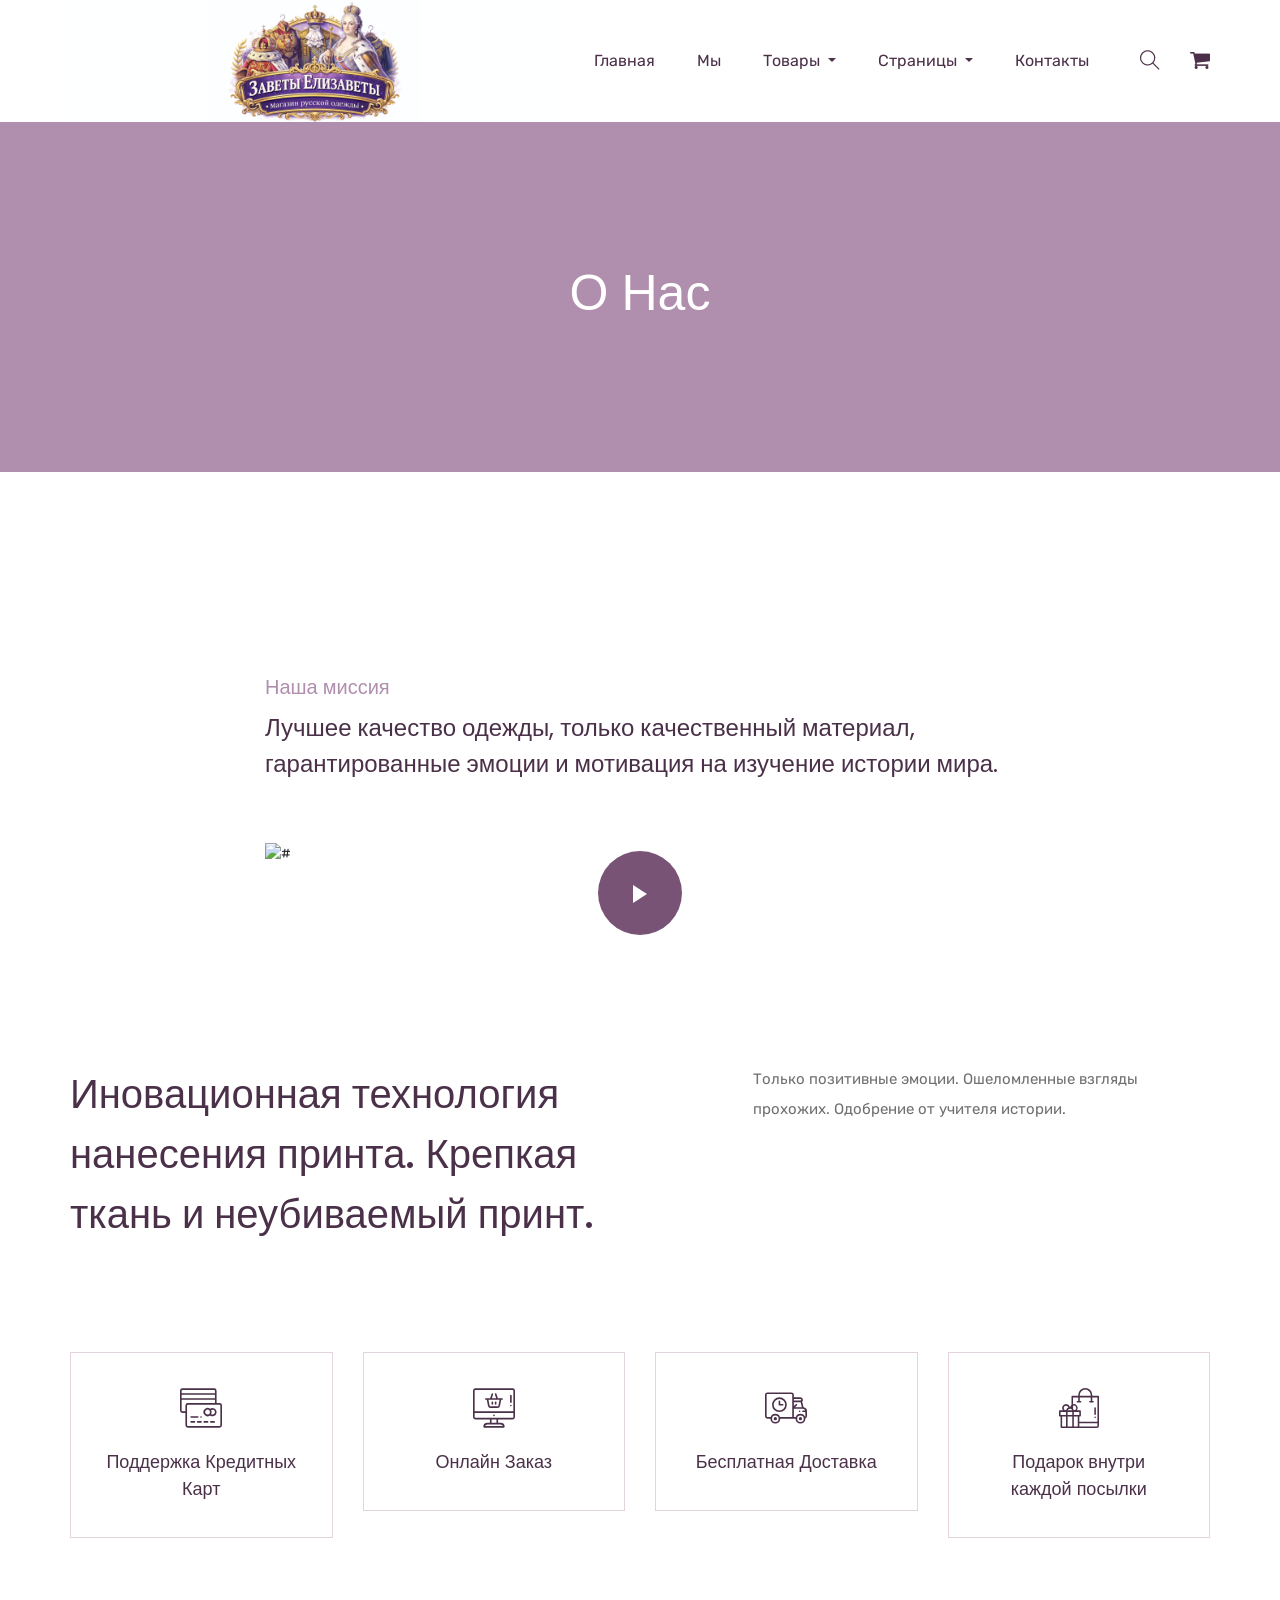
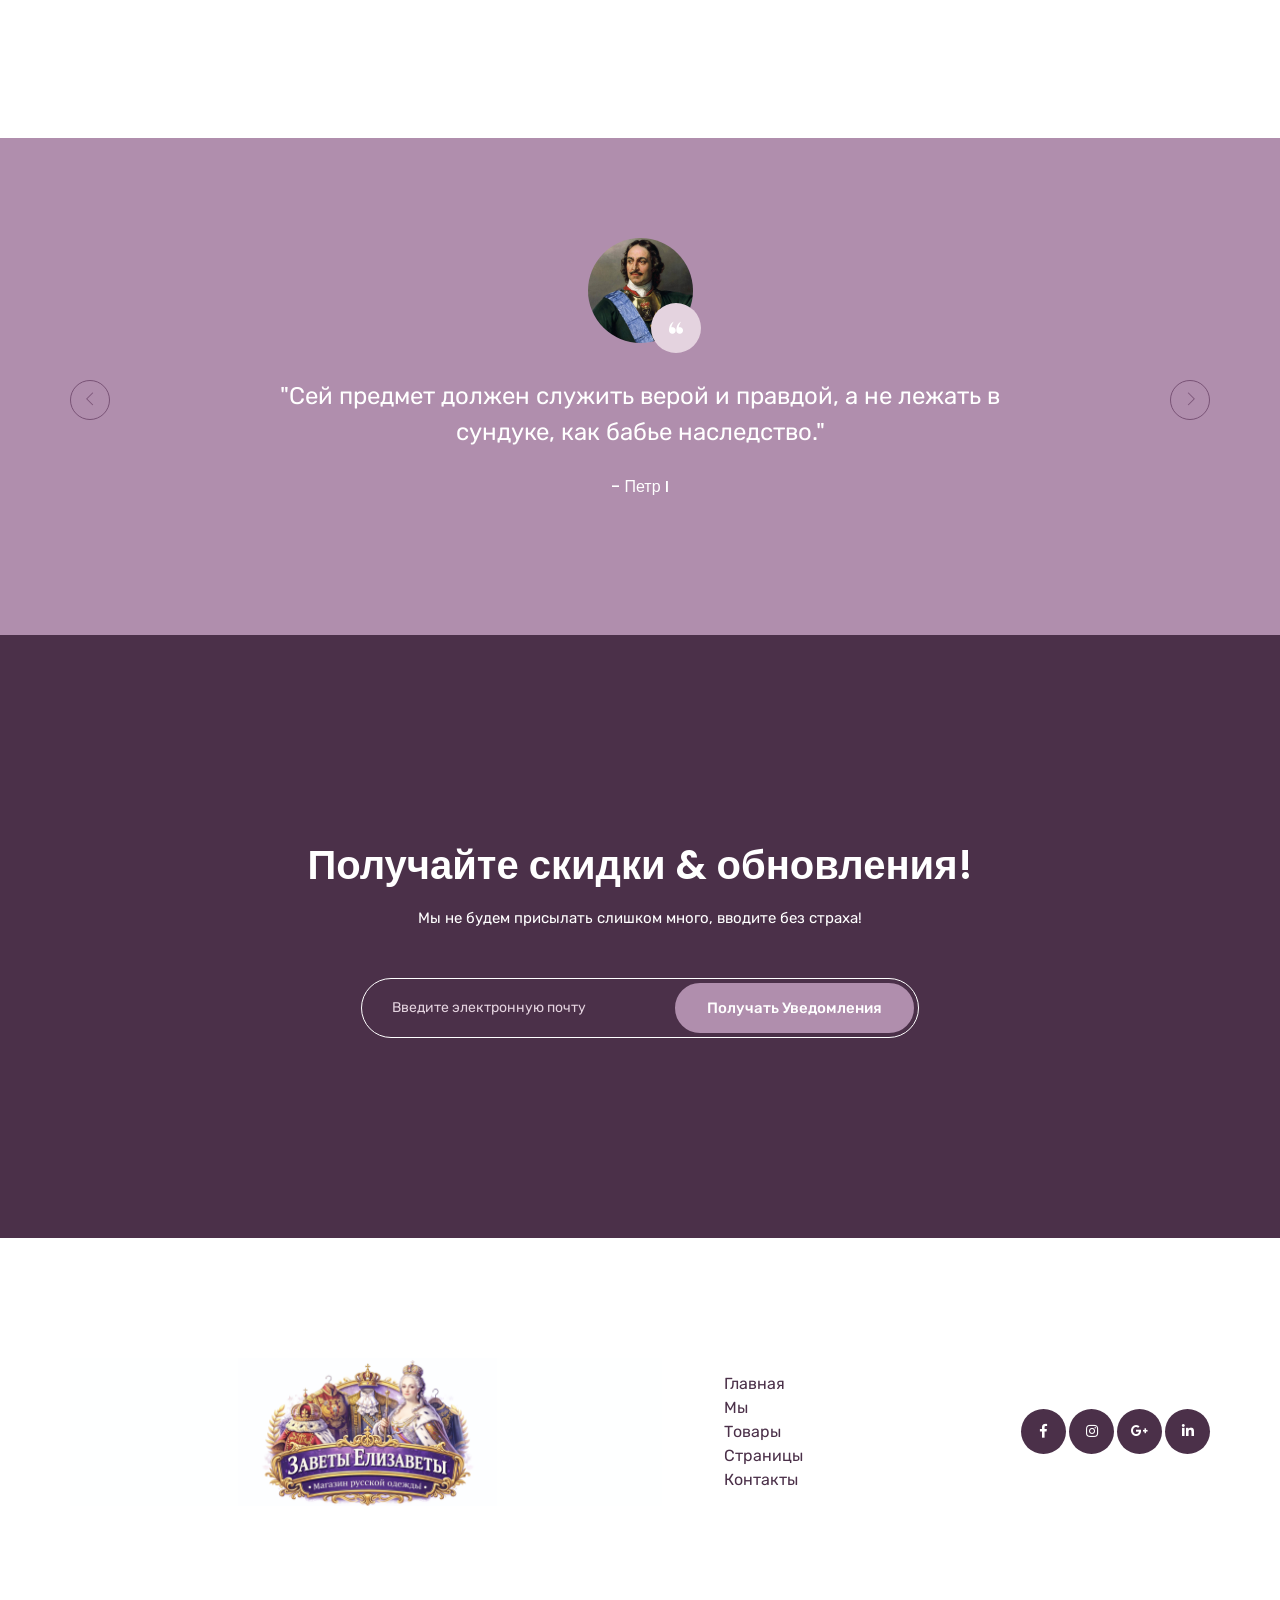
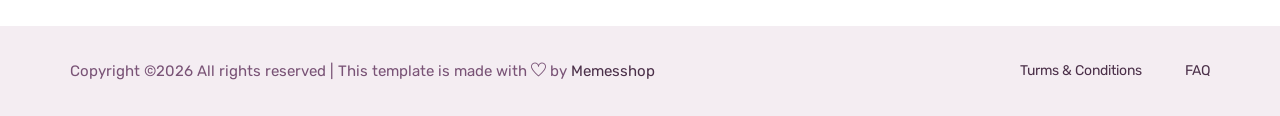
==== commit dc52e84e: "Add files via upload" ====
--- a/about.html
+++ b/about.html
@@ -243,12 +243,11 @@
                                     <a href="index.html"><img src="img/logo.png" alt="#"></a>
                                 </div>
                                 <div class="footer_menu_item">
-                                    <a href="index.html">Home</a>
-                                    <a href="about.html">About</a>
-                                    <a href="product_list.html">Products</a>
-                                    <a href="#">Pages</a>
-                                    <a href="blog.html">Blog</a>
-                                    <a href="contact.html">Contact</a>
+                                    <a href="index.html">Главная</a>
+                                    <a href="about.html">Мы</a>
+                                    <a href="product_list.html">Товары</a>
+                                    <a href="#">Страницы</a>
+                                    <a href="contact.html">Контакты</a>
                                 </div>
                             </div>
                         </div>
